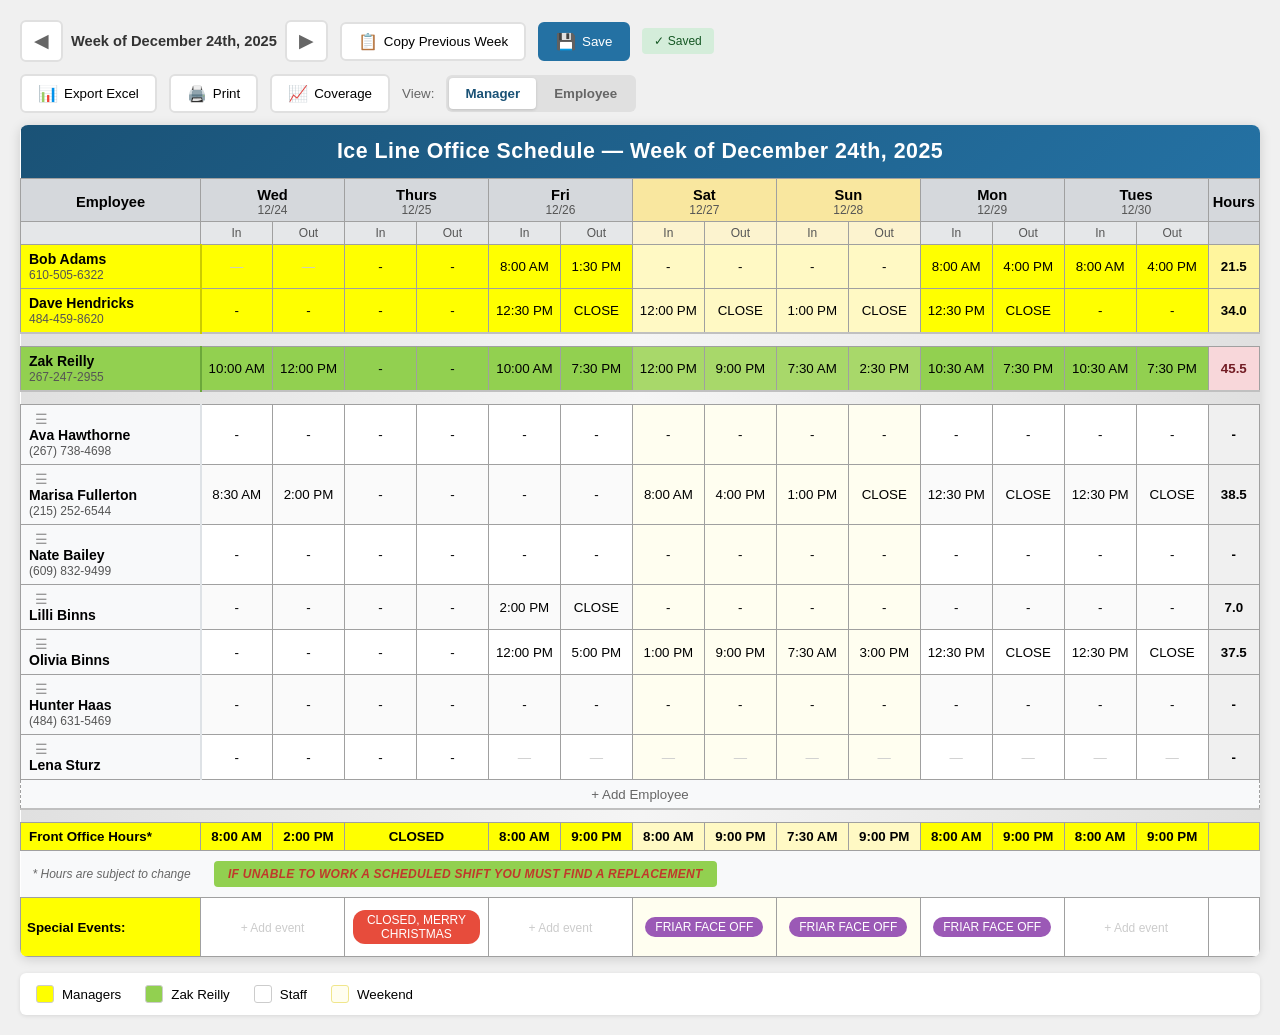
==== templates/index.html @ 3bb17e06 "Initial commit - Ice Line Employee Scheduler" ====
<!DOCTYPE html>
<html lang="en">
<head>
    <meta charset="UTF-8">
    <meta name="viewport" content="width=device-width, initial-scale=1.0">
    <title>Ice Line Employee Scheduler</title>
    <style>
        /* === BASE STYLES === */
        * {
            box-sizing: border-box;
            margin: 0;
            padding: 0;
        }

        body {
            font-family: 'Segoe UI', Calibri, Arial, sans-serif;
            background: #f0f0f0;
            padding: 20px;
            color: #000;
        }

        /* === SCHEDULE CONTAINER === */
        .schedule-container {
            background: white;
            overflow-x: auto;
            border-radius: 8px;
            box-shadow: 0 2px 12px rgba(0,0,0,0.15);
        }

        /* === SCHEDULE TABLE === */
        .schedule-table {
            width: 100%;
            border-collapse: collapse;
            min-width: 1100px;
            font-size: 11pt;
        }

        .schedule-table th,
        .schedule-table td {
            border: 1px solid #a0a0a0;
            padding: 6px 8px;
            text-align: center;
            vertical-align: middle;
        }

        /* === TITLE ROW === */
        .title-row td {
            background: linear-gradient(135deg, #1a5276 0%, #2471a3 100%);
            color: white;
            font-size: 16pt;
            font-weight: 600;
            padding: 14px;
            text-align: center;
            border: none;
            letter-spacing: 0.5px;
            position: relative;
        }

        /* === VIEW TOGGLE === */
        .toolbar {
            display: flex;
            justify-content: space-between;
            align-items: center;
            margin-bottom: 12px;
            flex-wrap: wrap;
            gap: 12px;
        }

        .toolbar-left {
            display: flex;
            align-items: center;
            gap: 12px;
        }

        .toolbar-right {
            display: flex;
            align-items: center;
            gap: 12px;
        }

        .view-label {
            font-size: 10pt;
            color: #666;
            font-weight: 500;
        }

        .view-toggle {
            display: flex;
            background: #e0e0e0;
            border-radius: 6px;
            padding: 3px;
            gap: 2px;
        }

        .view-btn {
            padding: 8px 16px;
            border: none;
            border-radius: 4px;
            font-size: 10pt;
            font-weight: 600;
            cursor: pointer;
            transition: all 0.2s;
            background: transparent;
            color: #666;
        }

        .view-btn.active {
            background: white;
            color: #1a5276;
            box-shadow: 0 1px 3px rgba(0,0,0,0.15);
        }

        .view-btn:not(.active):hover {
            background: rgba(255,255,255,0.5);
        }

        /* === WEEK NAVIGATION === */
        .week-nav {
            display: flex;
            align-items: center;
            gap: 8px;
        }

        .week-nav-btn {
            padding: 8px 12px;
            border: 2px solid #e0e0e0;
            border-radius: 6px;
            background: white;
            font-size: 14pt;
            cursor: pointer;
            transition: all 0.2s;
            color: #666;
        }

        .week-nav-btn:hover {
            border-color: #2471a3;
            color: #2471a3;
        }

        .week-display {
            font-size: 11pt;
            font-weight: 600;
            color: #333;
            min-width: 180px;
            text-align: center;
        }

        /* === ACTION BUTTONS === */
        .action-btn {
            padding: 8px 16px;
            border: 2px solid #e0e0e0;
            border-radius: 6px;
            background: white;
            font-size: 10pt;
            font-weight: 500;
            cursor: pointer;
            transition: all 0.2s;
            display: flex;
            align-items: center;
            gap: 6px;
        }

        .action-btn:hover {
            border-color: #2471a3;
            background: #f0f7fc;
        }

        .action-btn.primary {
            background: #2471a3;
            border-color: #2471a3;
            color: white;
        }

        .action-btn.primary:hover {
            background: #1a5276;
            border-color: #1a5276;
        }

        .action-btn .icon {
            font-size: 12pt;
        }

        /* === SAVE STATUS === */
        .save-status {
            font-size: 9pt;
            color: #666;
            padding: 6px 12px;
            background: #f0f0f0;
            border-radius: 4px;
        }

        .save-status.saved {
            background: #d4edda;
            color: #155724;
        }

        .save-status.unsaved {
            background: #fff3cd;
            color: #856404;
        }

        /* === OVERTIME WARNING === */
        .hours-cell.overtime {
            background: #f8d7da !important;
            color: #721c24;
        }

        .employee-row.manager .hours-cell.overtime {
            background: #f8d7da !important;
        }

        .employee-row.zak .hours-cell.overtime {
            background: #f8d7da !important;
        }

        /* === INLINE SHIFT INPUT === */
        .shift-cell {
            position: relative;
            padding: 2px 4px !important;
        }

        .shift-input {
            width: 100%;
            border: none;
            background: transparent;
            text-align: center;
            font-size: 10pt;
            font-family: inherit;
            padding: 4px 2px;
            outline: none;
        }

        .shift-input:focus {
            background: #fff;
            border: 1px solid #2471a3;
            border-radius: 3px;
        }

        .shift-input::placeholder {
            color: #ccc;
        }

        .shift-popup-btn {
            position: absolute;
            top: 2px;
            right: 2px;
            width: 16px;
            height: 16px;
            padding: 0;
            border: none;
            background: #e0e0e0;
            border-radius: 3px;
            font-size: 9px;
            cursor: pointer;
            opacity: 0;
            transition: opacity 0.15s;
            display: flex;
            align-items: center;
            justify-content: center;
        }

        .shift-cell:hover .shift-popup-btn {
            opacity: 0.7;
        }

        .shift-popup-btn:hover {
            opacity: 1 !important;
            background: #2471a3;
            color: white;
        }

        body.employee-view .shift-input {
            pointer-events: none;
        }

        body.employee-view .shift-popup-btn {
            display: none;
        }

        /* === DRAG AND DROP === */
        .drag-handle {
            cursor: grab;
            padding: 0 6px;
            color: #999;
            font-size: 14px;
            user-select: none;
        }

        .drag-handle:hover {
            color: #666;
        }

        .drag-handle:active {
            cursor: grabbing;
        }

        .employee-row.dragging {
            opacity: 0.5;
            background: #e3f2fd !important;
        }

        .employee-row.dragging td {
            background: #e3f2fd !important;
        }

        .employee-row.drag-over {
            border-top: 3px solid #2471a3 !important;
        }

        .employee-row.drag-over-bottom {
            border-bottom: 3px solid #2471a3 !important;
        }

        body.employee-view .drag-handle {
            display: none;
        }

        /* === EMPLOYEE VIEW STYLES === */
        body.employee-view .shift-cell {
            cursor: default;
        }

        body.employee-view .shift-cell:hover {
            background: inherit;
        }

        body.employee-view .employee-row.manager td.shift-cell:hover {
            background: #FFFF00;
        }

        body.employee-view .employee-row.manager td.shift-cell.weekend:hover {
            background: #fff9c4;
        }

        body.employee-view .employee-row.zak td.shift-cell:hover {
            background: #92D050;
        }

        body.employee-view .employee-row.zak td.shift-cell.weekend:hover {
            background: #a8d86a;
        }

        body.employee-view .employee-row.staff td.shift-cell:hover {
            background: #ffffff;
        }

        body.employee-view .employee-row.staff td.shift-cell.weekend:hover {
            background: #fffef0;
        }

        body.employee-view .hours-cell,
        body.employee-view .hours-header {
            display: none;
        }

        body.employee-view .legend {
            display: none;
        }

        body.employee-view .toolbar-left .action-btn,
        body.employee-view .save-status {
            display: none;
        }

        /* Print-friendly employee view indicator */
        .view-indicator {
            display: none;
            text-align: center;
            padding: 8px;
            background: #f0f0f0;
            font-size: 9pt;
            color: #666;
            border-radius: 0 0 8px 8px;
        }

        body.employee-view .view-indicator {
            display: block;
        }

        /* === PRINT STYLES === */
        @media print {
            body {
                background: white;
                padding: 0;
                margin: 0;
            }

            .toolbar, .legend, .view-indicator {
                display: none !important;
            }

            .schedule-container {
                box-shadow: none;
                border-radius: 0;
            }

            .schedule-table {
                font-size: 9pt;
                min-width: auto;
            }

            .schedule-table th,
            .schedule-table td {
                padding: 4px 6px;
            }

            .title-row td {
                background: #333 !important;
                -webkit-print-color-adjust: exact;
                print-color-adjust: exact;
            }

            .employee-row.manager td,
            .office-hours-row td,
            .events-row td:first-child {
                background: #FFFF00 !important;
                -webkit-print-color-adjust: exact;
                print-color-adjust: exact;
            }

            .employee-row.zak td,
            .notice-row .warning {
                background: #92D050 !important;
                -webkit-print-color-adjust: exact;
                print-color-adjust: exact;
            }

            .day-header-row th,
            .inout-header-row th {
                background: #d5d8dc !important;
                -webkit-print-color-adjust: exact;
                print-color-adjust: exact;
            }

            .hours-cell, .hours-header {
                display: none !important;
            }

            .employee-row td:first-child {
                position: static;
            }

            .office-hours-row td:first-child,
            .events-row td:first-child {
                position: static;
            }

            .shift-input {
                border: none !important;
                background: transparent !important;
                padding: 0 !important;
            }

            .shift-popup-btn {
                display: none !important;
            }
        }

        /* === EDITABLE CELLS === */
        .office-hours-row td:not(:first-child):not(:last-child) {
            cursor: pointer;
            transition: background-color 0.15s;
        }

        .office-hours-row td:not(:first-child):not(:last-child):hover {
            background: #fff59d !important;
        }

        .events-row td:not(:first-child):not(:last-child) {
            cursor: pointer;
            transition: background-color 0.15s;
        }

        .events-row td:not(:first-child):not(:last-child):hover {
            background: #e3f2fd !important;
        }

        body.employee-view .office-hours-row td:not(:first-child):hover,
        body.employee-view .events-row td:not(:first-child):hover {
            background: inherit !important;
            cursor: default;
        }

        /* === EMPLOYEE MANAGEMENT === */
        .employee-row td:first-child {
            position: relative;
        }

        .employee-actions {
            display: none;
            position: absolute;
            right: 8px;
            top: 50%;
            transform: translateY(-50%);
            gap: 4px;
        }

        .employee-row:hover .employee-actions {
            display: flex;
        }

        body.employee-view .employee-actions {
            display: none !important;
        }

        .emp-action-btn {
            width: 22px;
            height: 22px;
            border: none;
            border-radius: 4px;
            cursor: pointer;
            font-size: 10px;
            display: flex;
            align-items: center;
            justify-content: center;
            transition: all 0.15s;
        }

        .emp-action-btn.edit {
            background: #e3f2fd;
            color: #1976d2;
        }

        .emp-action-btn.edit:hover {
            background: #bbdefb;
        }

        .emp-action-btn.delete {
            background: #ffebee;
            color: #c62828;
        }

        .emp-action-btn.delete:hover {
            background: #ffcdd2;
        }

        /* === ADD EMPLOYEE BUTTON === */
        .add-employee-row td {
            background: #f8f9fa;
            border-style: dashed;
            cursor: pointer;
            transition: all 0.15s;
        }

        .add-employee-row td:hover {
            background: #e8f4fc;
        }

        .add-employee-row .add-btn {
            color: #666;
            font-size: 10pt;
        }

        body.employee-view .add-employee-row {
            display: none;
        }

        /* === COVERAGE VIEW === */
        .coverage-container {
            margin-top: 20px;
            background: white;
            border-radius: 8px;
            box-shadow: 0 2px 12px rgba(0,0,0,0.15);
            padding: 20px;
        }

        .coverage-header {
            display: flex;
            justify-content: space-between;
            align-items: center;
            margin-bottom: 16px;
        }

        .coverage-header h3 {
            font-size: 14pt;
            color: #333;
            margin: 0;
        }

        .coverage-toggle {
            padding: 6px 12px;
            border: 2px solid #e0e0e0;
            border-radius: 6px;
            background: white;
            font-size: 9pt;
            cursor: pointer;
        }

        .coverage-toggle:hover {
            border-color: #2471a3;
        }

        .coverage-grid {
            display: grid;
            grid-template-columns: 80px repeat(7, 1fr);
            gap: 1px;
            background: #e0e0e0;
            border-radius: 6px;
            overflow: hidden;
        }

        .coverage-cell {
            padding: 8px 4px;
            text-align: center;
            font-size: 9pt;
            background: white;
        }

        .coverage-cell.header {
            background: #d5d8dc;
            font-weight: 600;
        }

        .coverage-cell.time-label {
            background: #f8f9fa;
            font-weight: 500;
            text-align: right;
            padding-right: 8px;
        }

        .coverage-cell.level-0 { background: #ffebee; color: #c62828; }
        .coverage-cell.level-1 { background: #fff3e0; color: #e65100; }
        .coverage-cell.level-2 { background: #fffde7; color: #f9a825; }
        .coverage-cell.level-3 { background: #e8f5e9; color: #2e7d32; }
        .coverage-cell.level-4 { background: #c8e6c9; color: #1b5e20; }
        .coverage-cell.level-5 { background: #a5d6a7; color: #1b5e20; }

        body.employee-view .coverage-container {
            display: none;
        }

        /* === MODAL IMPROVEMENTS === */
        .modal-body .form-group.full-width {
            flex: none;
            width: 100%;
        }

        .form-group textarea {
            width: 100%;
            padding: 10px 12px;
            border: 2px solid #e0e0e0;
            border-radius: 6px;
            font-size: 11pt;
            font-family: inherit;
            resize: vertical;
            min-height: 80px;
        }

        .form-group textarea:focus {
            outline: none;
            border-color: #2471a3;
        }

        .section-select {
            margin-bottom: 16px;
        }

        .section-select label {
            display: block;
            font-size: 9pt;
            font-weight: 600;
            color: #555;
            margin-bottom: 6px;
            text-transform: uppercase;
        }

        .section-buttons {
            display: flex;
            gap: 8px;
        }

        .section-btn {
            flex: 1;
            padding: 10px;
            border: 2px solid #e0e0e0;
            border-radius: 6px;
            background: white;
            font-size: 10pt;
            cursor: pointer;
            transition: all 0.15s;
        }

        .section-btn:hover {
            border-color: #2471a3;
        }

        .section-btn.active {
            border-color: #2471a3;
            background: #e8f4fc;
        }

        .section-btn.manager { border-left: 4px solid #FFFF00; }
        .section-btn.zak { border-left: 4px solid #92D050; }
        .section-btn.staff { border-left: 4px solid #dee2e6; }

        /* === DAY HEADER ROW === */
        .day-header-row th {
            background: #d5d8dc;
            font-weight: 600;
            font-size: 11pt;
            padding: 8px 4px 4px 4px;
        }

        .day-header-row th.weekend {
            background: #f9e79f;
        }

        .day-header-row .day-name {
            font-size: 11pt;
            font-weight: 700;
        }

        .day-header-row .day-date {
            font-size: 9pt;
            color: #555;
            font-weight: normal;
        }

        /* First column header */
        .day-header-row th:first-child {
            background: #d5d8dc;
        }

        /* === IN/OUT HEADER ROW === */
        .inout-header-row th {
            background: #e5e7e9;
            font-weight: 500;
            font-size: 9pt;
            padding: 4px;
            color: #555;
        }

        .inout-header-row th.weekend {
            background: #fcf3cf;
        }

        /* Hours column header */
        .inout-header-row th.hours-header,
        .day-header-row th.hours-header {
            background: #d5d8dc;
            font-weight: 600;
        }

        /* === SECTION DIVIDER === */
        .section-divider td {
            height: 8px;
            background: linear-gradient(to right, #e0e0e0, #f5f5f5, #e0e0e0);
            border: none;
            border-top: 2px solid #c0c0c0;
        }

        /* === EMPLOYEE ROWS === */
        .employee-row td {
            height: 38px;
            transition: background-color 0.15s;
        }

        .employee-row td:first-child {
            text-align: left;
            white-space: nowrap;
            min-width: 180px;
            position: sticky;
            left: 0;
            z-index: 1;
        }

        .employee-name {
            display: block;
            font-weight: 600;
            font-size: 10.5pt;
        }

        .employee-phone {
            display: block;
            color: #555;
            font-weight: normal;
            font-size: 9pt;
            margin-top: 1px;
        }

        /* === MANAGER ROWS (yellow) === */
        .employee-row.manager td {
            background: #FFFF00;
        }

        .employee-row.manager td:first-child {
            background: #FFFF00;
            border-right: 2px solid #cccc00;
        }

        .employee-row.manager td.shift-cell:hover {
            background: #ffffaa;
        }

        .employee-row.manager td.weekend {
            background: #fff9c4;
        }

        /* === ZAK ROW (green) === */
        .employee-row.zak td {
            background: #92D050;
        }

        .employee-row.zak td:first-child {
            background: #92D050;
            border-right: 2px solid #6ba83a;
        }

        .employee-row.zak td.shift-cell:hover {
            background: #b8e08a;
        }

        .employee-row.zak td.weekend {
            background: #a8d86a;
        }

        /* === STAFF ROWS (white) === */
        .employee-row.staff td {
            background: #ffffff;
        }

        .employee-row.staff td:first-child {
            background: #f8f9fa;
            border-right: 2px solid #dee2e6;
        }

        .employee-row.staff td.shift-cell:hover {
            background: #e8f4fc;
        }

        .employee-row.staff td.weekend {
            background: #fffef0;
        }

        .employee-row.staff:nth-child(even) td:not(:first-child):not(.weekend) {
            background: #fafafa;
        }

        /* Shift cells */
        .shift-cell {
            min-width: 58px;
            cursor: pointer;
            font-size: 10pt;
        }

        /* Hours total column */
        .hours-cell {
            font-weight: 600;
            background: #f0f0f0 !important;
            min-width: 50px;
            font-size: 10pt;
        }

        .employee-row.manager .hours-cell {
            background: #fff59d !important;
        }

        .employee-row.zak .hours-cell {
            background: #c5e1a5 !important;
        }

        /* === SPACER ROW === */
        .spacer-row td {
            height: 12px;
            background: #f5f5f5;
            border: none;
        }

        /* === OFFICE HOURS ROW (yellow) === */
        .office-hours-row td {
            background: #FFFF00;
            font-weight: 600;
            font-size: 10pt;
        }

        .office-hours-row td:first-child {
            text-align: left;
            position: sticky;
            left: 0;
            z-index: 1;
        }

        .office-hours-row td.weekend {
            background: #fff9c4;
        }

        /* === NOTICE ROW === */
        .notice-row td {
            background: #f8f9fa;
            font-size: 9pt;
            color: #333;
            text-align: left;
            padding: 10px 12px;
            border: none;
        }

        .notice-row .hours-note {
            color: #666;
            font-style: italic;
        }

        .notice-row .warning {
            background: #92D050;
            color: #c0392b;
            font-weight: 700;
            font-style: italic;
            padding: 6px 14px;
            border-radius: 4px;
            display: inline-block;
            margin-left: 20px;
            text-transform: uppercase;
            font-size: 9pt;
            letter-spacing: 0.3px;
        }

        /* === EVENTS ROW === */
        .events-row td {
            background: #ffffff;
            font-size: 10pt;
            vertical-align: middle;
            padding: 10px 6px;
        }

        .events-row td:first-child {
            text-align: left;
            font-weight: 700;
            background: #FFFF00;
            position: sticky;
            left: 0;
            z-index: 1;
        }

        .events-row td.weekend {
            background: #fffef0;
        }

        .event-tag {
            display: inline-block;
            background: #3498db;
            color: white;
            padding: 3px 10px;
            border-radius: 12px;
            font-size: 9pt;
            font-weight: 500;
            margin: 2px;
        }

        .event-tag.closed {
            background: #e74c3c;
        }

        .event-tag.tournament {
            background: #9b59b6;
        }

        /* === LEGEND === */
        .legend {
            margin-top: 16px;
            padding: 12px 16px;
            background: white;
            border-radius: 6px;
            display: flex;
            gap: 24px;
            font-size: 10pt;
            box-shadow: 0 1px 4px rgba(0,0,0,0.1);
        }

        .legend-item {
            display: flex;
            align-items: center;
            gap: 8px;
        }

        .legend-color {
            width: 18px;
            height: 18px;
            border-radius: 3px;
            border: 1px solid #ccc;
        }

        .legend-color.manager { background: #FFFF00; }
        .legend-color.zak { background: #92D050; }
        .legend-color.staff { background: #ffffff; }
        .legend-color.weekend { background: #fffef0; border-color: #f0e68c; }

        /* === MODAL OVERLAY === */
        .modal-overlay {
            display: none;
            position: fixed;
            top: 0;
            left: 0;
            width: 100%;
            height: 100%;
            background: rgba(0, 0, 0, 0.5);
            z-index: 1000;
            justify-content: center;
            align-items: center;
        }

        .modal-overlay.active {
            display: flex;
        }

        /* === MODAL BOX === */
        .modal {
            background: white;
            border-radius: 12px;
            box-shadow: 0 10px 40px rgba(0, 0, 0, 0.3);
            width: 100%;
            max-width: 400px;
            overflow: hidden;
        }

        .modal-header {
            background: linear-gradient(135deg, #1a5276 0%, #2471a3 100%);
            color: white;
            padding: 16px 20px;
            display: flex;
            justify-content: space-between;
            align-items: center;
        }

        .modal-header h3 {
            margin: 0;
            font-size: 14pt;
            font-weight: 600;
        }

        .modal-header .close-btn {
            background: none;
            border: none;
            color: white;
            font-size: 24px;
            cursor: pointer;
            padding: 0;
            line-height: 1;
            opacity: 0.8;
        }

        .modal-header .close-btn:hover {
            opacity: 1;
        }

        .modal-body {
            padding: 20px;
        }

        .modal-employee {
            font-size: 12pt;
            font-weight: 600;
            margin-bottom: 4px;
        }

        .modal-day {
            font-size: 10pt;
            color: #666;
            margin-bottom: 20px;
        }

        /* === FORM FIELDS === */
        .form-row {
            display: flex;
            gap: 16px;
            margin-bottom: 16px;
        }

        .form-group {
            flex: 1;
        }

        .form-group label {
            display: block;
            font-size: 9pt;
            font-weight: 600;
            color: #555;
            margin-bottom: 6px;
            text-transform: uppercase;
            letter-spacing: 0.5px;
        }

        .form-group select,
        .form-group input {
            width: 100%;
            padding: 10px 12px;
            border: 2px solid #e0e0e0;
            border-radius: 6px;
            font-size: 11pt;
            transition: border-color 0.2s;
        }

        .form-group select:focus,
        .form-group input:focus {
            outline: none;
            border-color: #2471a3;
        }

        /* === QUICK ACTIONS === */
        .quick-actions {
            display: flex;
            gap: 10px;
            margin-bottom: 20px;
        }

        .quick-btn {
            flex: 1;
            padding: 10px;
            border: 2px solid #e0e0e0;
            border-radius: 6px;
            background: #f8f9fa;
            font-size: 10pt;
            font-weight: 500;
            cursor: pointer;
            transition: all 0.2s;
        }

        .quick-btn:hover {
            border-color: #2471a3;
            background: #e8f4fc;
        }

        .quick-btn.off {
            border-color: #f0e68c;
            background: #fffef0;
        }

        .quick-btn.off:hover {
            border-color: #d4ac0d;
            background: #fff9c4;
        }

        .quick-btn.clear {
            border-color: #f5b7b1;
            background: #fdedec;
        }

        .quick-btn.clear:hover {
            border-color: #e74c3c;
            background: #f9e0de;
        }

        /* === MODAL FOOTER === */
        .modal-footer {
            padding: 16px 20px;
            background: #f8f9fa;
            display: flex;
            justify-content: flex-end;
            gap: 12px;
        }

        .btn {
            padding: 10px 24px;
            border-radius: 6px;
            font-size: 10pt;
            font-weight: 600;
            cursor: pointer;
            transition: all 0.2s;
        }

        .btn-cancel {
            background: white;
            border: 2px solid #e0e0e0;
            color: #666;
        }

        .btn-cancel:hover {
            border-color: #c0c0c0;
            background: #f0f0f0;
        }

        .btn-save {
            background: #2471a3;
            border: 2px solid #2471a3;
            color: white;
        }

        .btn-save:hover {
            background: #1a5276;
            border-color: #1a5276;
        }
    </style>
</head>
<body>
    <div id="app"></div>

    <script>
        // ============================================================
        // DATA
        // ============================================================

        const scheduleData = {
            weekTitle: "December 24th, 2025",
            weekStart: "2024-12-23", // Monday of the week
            
            days: [
                { name: "Wed", date: "12/24" },
                { name: "Thurs", date: "12/25" },
                { name: "Fri", date: "12/26" },
                { name: "Sat", date: "12/27", isWeekend: true },
                { name: "Sun", date: "12/28", isWeekend: true },
                { name: "Mon", date: "12/29" },
                { name: "Tues", date: "12/30" }
            ],
            
            managers: [
                {
                    name: "Bob Adams",
                    phone: "610-505-6322",
                    shifts: [
                        null,
                        { in: "-", out: "-" },
                        { in: "8:00 AM", out: "1:30 PM" },
                        { in: "-", out: "-" },
                        { in: "-", out: "-" },
                        { in: "8:00 AM", out: "4:00 PM" },
                        { in: "8:00 AM", out: "4:00 PM" }
                    ]
                },
                {
                    name: "Dave Hendricks",
                    phone: "484-459-8620",
                    shifts: [
                        { in: "-", out: "-" },
                        { in: "-", out: "-" },
                        { in: "12:30 PM", out: "CLOSE" },
                        { in: "12:00 PM", out: "CLOSE" },
                        { in: "1:00 PM", out: "CLOSE" },
                        { in: "12:30 PM", out: "CLOSE" },
                        { in: "-", out: "-" }
                    ]
                }
            ],
            
            zakReilly: {
                name: "Zak Reilly",
                phone: "267-247-2955",
                shifts: [
                    { in: "10:00 AM", out: "12:00 PM" },
                    { in: "-", out: "-" },
                    { in: "10:00 AM", out: "7:30 PM" },
                    { in: "12:00 PM", out: "9:00 PM" },
                    { in: "7:30 AM", out: "2:30 PM" },
                    { in: "10:30 AM", out: "7:30 PM" },
                    { in: "10:30 AM", out: "7:30 PM" }
                ]
            },
            
            employees: [
                {
                    name: "Ava Hawthorne",
                    phone: "(267) 738-4698",
                    shifts: [
                        { in: "-", out: "-" },
                        { in: "-", out: "-" },
                        { in: "-", out: "-" },
                        { in: "-", out: "-" },
                        { in: "-", out: "-" },
                        { in: "-", out: "-" },
                        { in: "-", out: "-" }
                    ]
                },
                {
                    name: "Marisa Fullerton",
                    phone: "(215) 252-6544",
                    shifts: [
                        { in: "8:30 AM", out: "2:00 PM" },
                        { in: "-", out: "-" },
                        { in: "-", out: "-" },
                        { in: "8:00 AM", out: "4:00 PM" },
                        { in: "1:00 PM", out: "CLOSE" },
                        { in: "12:30 PM", out: "CLOSE" },
                        { in: "12:30 PM", out: "CLOSE" }
                    ]
                },
                {
                    name: "Nate Bailey",
                    phone: "(609) 832-9499",
                    shifts: [
                        { in: "-", out: "-" },
                        { in: "-", out: "-" },
                        { in: "-", out: "-" },
                        { in: "-", out: "-" },
                        { in: "-", out: "-" },
                        { in: "-", out: "-" },
                        { in: "-", out: "-" }
                    ]
                },
                {
                    name: "Lilli Binns",
                    phone: "",
                    shifts: [
                        { in: "-", out: "-" },
                        { in: "-", out: "-" },
                        { in: "2:00 PM", out: "CLOSE" },
                        { in: "-", out: "-" },
                        { in: "-", out: "-" },
                        { in: "-", out: "-" },
                        { in: "-", out: "-" }
                    ]
                },
                {
                    name: "Olivia Binns",
                    phone: "",
                    shifts: [
                        { in: "-", out: "-" },
                        { in: "-", out: "-" },
                        { in: "12:00 PM", out: "5:00 PM" },
                        { in: "1:00 PM", out: "9:00 PM" },
                        { in: "7:30 AM", out: "3:00 PM" },
                        { in: "12:30 PM", out: "CLOSE" },
                        { in: "12:30 PM", out: "CLOSE" }
                    ]
                },
                {
                    name: "Hunter Haas",
                    phone: "(484) 631-5469",
                    shifts: [
                        { in: "-", out: "-" },
                        { in: "-", out: "-" },
                        { in: "-", out: "-" },
                        { in: "-", out: "-" },
                        { in: "-", out: "-" },
                        { in: "-", out: "-" },
                        { in: "-", out: "-" }
                    ]
                },
                {
                    name: "Lena Sturz",
                    phone: "",
                    shifts: [
                        { in: "-", out: "-" },
                        { in: "-", out: "-" },
                        null,
                        null,
                        null,
                        null,
                        null
                    ]
                }
            ],

            officeHours: [
                { in: "8:00 AM", out: "2:00 PM" },
                { in: "CLOSED", out: "CLOSED" },
                { in: "8:00 AM", out: "9:00 PM" },
                { in: "8:00 AM", out: "9:00 PM" },
                { in: "7:30 AM", out: "9:00 PM" },
                { in: "8:00 AM", out: "9:00 PM" },
                { in: "8:00 AM", out: "9:00 PM" }
            ],

            events: [
                [],
                ["CLOSED, MERRY CHRISTMAS"],
                [],
                ["FRIAR FACE OFF"],
                ["FRIAR FACE OFF"],
                ["FRIAR FACE OFF"],
                []
            ]
        };


        // ============================================================
        // UTILITY FUNCTIONS
        // ============================================================

        function formatTime(timeStr) {
            if (!timeStr || timeStr === "-" || timeStr === "CLOSE" || timeStr === "CLOSED") {
                return timeStr || "";
            }
            return timeStr;
        }

        function parseTime(timeStr) {
            if (!timeStr || timeStr === "-" || timeStr === "CLOSE" || timeStr === "CLOSED") {
                return null;
            }
            
            const match = timeStr.match(/(\d+):(\d+)\s*(AM|PM)/i);
            if (!match) return null;
            
            let hours = parseInt(match[1]);
            const minutes = parseInt(match[2]);
            const period = match[3].toUpperCase();
            
            if (period === 'PM' && hours !== 12) hours += 12;
            if (period === 'AM' && hours === 12) hours = 0;
            
            return hours * 60 + minutes;
        }

        function calculateHours(shift, dayIndex) {
            if (!shift || shift.in === "-") return 0;
            
            const startMins = parseTime(shift.in);
            let endMins = parseTime(shift.out);
            
            // Handle CLOSE - use office hours close time
            if (shift.out === "CLOSE") {
                const officeClose = scheduleData.officeHours[dayIndex];
                if (officeClose && officeClose.out !== "CLOSED") {
                    endMins = parseTime(officeClose.out);
                } else {
                    endMins = parseTime("9:00 PM"); // Default close
                }
            }
            
            if (startMins === null || endMins === null) return 0;
            return (endMins - startMins) / 60;
        }

        function calculateWeeklyHours(shifts) {
            return shifts.reduce((total, shift, dayIndex) => {
                return total + calculateHours(shift, dayIndex);
            }, 0);
        }


        // ============================================================
        // VIEW MODE & STATE
        // ============================================================

        const API_BASE = '';  // Same origin
        let currentView = 'manager'; // 'manager' or 'employee'
        let hasUnsavedChanges = false;
        const OVERTIME_THRESHOLD = 40;
        
        // Current week start (Monday before the Wednesday) - will be set on load
        let currentWeekStart = getWeekStart(new Date()).toISOString().split('T')[0];

        function getWeekStart(date) {
            // Find the Monday before the Wednesday that starts this schedule week
            // Schedule runs Wed-Tues, so we store the Monday of that week
            const d = new Date(date);
            const day = d.getDay(); // 0=Sun, 1=Mon, 2=Tue, 3=Wed, 4=Thu, 5=Fri, 6=Sat
            
            // Calculate days to subtract to get to Monday
            // If Wed(3), Thu(4), Fri(5), Sat(6) -> we're in the current Mon's week
            // If Sun(0), Mon(1), Tue(2) -> we're still in the previous week's schedule
            let daysToMonday;
            if (day === 0) { // Sunday - go back 6 days to Monday
                daysToMonday = 6;
            } else if (day === 1) { // Monday - go back 7 days (this Monday is next week's schedule)
                daysToMonday = 7;
            } else if (day === 2) { // Tuesday - go back 8 days
                daysToMonday = 8;
            } else { // Wed-Sat - go back to this week's Monday
                daysToMonday = day - 1;
            }
            
            d.setDate(d.getDate() - daysToMonday);
            return d;
        }

        function setView(view) {
            currentView = view;
            
            if (view === 'employee') {
                document.body.classList.add('employee-view');
            } else {
                document.body.classList.remove('employee-view');
            }
            
            document.querySelectorAll('.view-btn').forEach(btn => {
                btn.classList.toggle('active', btn.dataset.view === view);
            });
        }

        function markUnsaved() {
            hasUnsavedChanges = true;
            updateSaveStatus();
        }

        function updateSaveStatus() {
            const statusEl = document.querySelector('.save-status');
            if (statusEl) {
                if (hasUnsavedChanges) {
                    statusEl.textContent = '● Unsaved changes';
                    statusEl.className = 'save-status unsaved';
                } else {
                    statusEl.textContent = '✓ Saved';
                    statusEl.className = 'save-status saved';
                }
            }
        }


        // ============================================================
        // API FUNCTIONS
        // ============================================================

        async function loadSchedule(weekStart) {
            try {
                const response = await fetch(`${API_BASE}/api/schedule/${weekStart}`);
                if (!response.ok) throw new Error('Failed to load schedule');
                
                const data = await response.json();
                
                // Update scheduleData with response
                scheduleData.weekTitle = data.weekTitle;
                scheduleData.weekStart = data.weekStart;
                scheduleData.days = data.days;
                scheduleData.managers = data.managers;
                scheduleData.zakReilly = data.zakReilly;
                scheduleData.employees = data.employees;
                scheduleData.officeHours = data.officeHours;
                scheduleData.events = data.events;
                
                currentWeekStart = weekStart;
                hasUnsavedChanges = false;
                
                console.log('Schedule loaded for week:', weekStart);
                return true;
            } catch (error) {
                console.error('Error loading schedule:', error);
                return false;
            }
        }

        async function saveToStorage() {
            try {
                // Build shifts array from current data
                const shifts = [];
                
                // Collect all shifts from all employees
                const allEmployees = [
                    ...scheduleData.managers,
                    scheduleData.zakReilly,
                    ...scheduleData.employees
                ].filter(e => e);
                
                allEmployees.forEach(emp => {
                    emp.shifts.forEach((shift, dayIndex) => {
                        if (shift && (shift.in || shift.out)) {
                            shifts.push({
                                employee_id: emp.id,
                                day_index: dayIndex,
                                in: shift.in,
                                out: shift.out
                            });
                        }
                    });
                });
                
                const payload = {
                    shifts: shifts,
                    officeHours: scheduleData.officeHours,
                    events: scheduleData.events
                };
                
                const response = await fetch(`${API_BASE}/api/schedule/${currentWeekStart}`, {
                    method: 'POST',
                    headers: { 'Content-Type': 'application/json' },
                    body: JSON.stringify(payload)
                });
                
                if (!response.ok) throw new Error('Failed to save schedule');
                
                hasUnsavedChanges = false;
                updateSaveStatus();
                console.log('Schedule saved for week:', currentWeekStart);
                
            } catch (error) {
                console.error('Error saving schedule:', error);
                alert('Failed to save schedule. Please try again.');
            }
        }

        async function updateSingleShift(employeeId, dayIndex, timeIn, timeOut) {
            try {
                const response = await fetch(`${API_BASE}/api/schedule/${currentWeekStart}/shift`, {
                    method: 'POST',
                    headers: { 'Content-Type': 'application/json' },
                    body: JSON.stringify({
                        employee_id: employeeId,
                        day_index: dayIndex,
                        in: timeIn,
                        out: timeOut
                    })
                });
                
                if (!response.ok) throw new Error('Failed to update shift');
                return true;
            } catch (error) {
                console.error('Error updating shift:', error);
                return false;
            }
        }

        function loadFromStorage(weekKey) {
            // This is now handled by loadSchedule()
            return false;
        }

        function getWeekKey(date) {
            return getWeekStart(date).toISOString().split('T')[0];
        }


        // ============================================================
        // WEEK NAVIGATION
        // ============================================================

        async function navigateWeek(direction) {
            // Check for unsaved changes
            if (hasUnsavedChanges) {
                if (!confirm('You have unsaved changes. Do you want to continue without saving?')) {
                    return;
                }
            }
            
            // Calculate new week start
            const current = new Date(currentWeekStart);
            current.setDate(current.getDate() + (direction * 7));
            const newWeekStart = current.toISOString().split('T')[0];
            
            // Load from API
            await loadSchedule(newWeekStart);
            
            renderSchedule();
            setupEventListeners();
        }

        function createBlankWeek(startDate) {
            // Not needed anymore - API handles creating blank weeks
        }

        function formatWeekTitle(date) {
            const months = ['January', 'February', 'March', 'April', 'May', 'June', 
                           'July', 'August', 'September', 'October', 'November', 'December'];
            const day = date.getDate();
            const suffix = (day === 1 || day === 21 || day === 31) ? 'st' : 
                          (day === 2 || day === 22) ? 'nd' : 
                          (day === 3 || day === 23) ? 'rd' : 'th';
            return `${months[date.getMonth()]} ${day}${suffix}, ${date.getFullYear()}`;
        }

        async function copyPreviousWeek() {
            // Get previous week's key
            const current = new Date(currentWeekStart);
            current.setDate(current.getDate() - 7);
            const prevWeekKey = current.toISOString().split('T')[0];
            
            if (!confirm('This will copy shifts from the previous week. Continue?')) {
                return;
            }
            
            try {
                // Load previous week's data
                const response = await fetch(`${API_BASE}/api/schedule/${prevWeekKey}`);
                if (!response.ok) {
                    alert('No schedule found for the previous week.');
                    return;
                }
                
                const prev = await response.json();
                
                // Copy shifts to current week (keeping current dates)
                scheduleData.managers.forEach((emp, i) => {
                    if (prev.managers[i]) {
                        emp.shifts = JSON.parse(JSON.stringify(prev.managers[i].shifts));
                    }
                });
                
                if (prev.zakReilly) {
                    scheduleData.zakReilly.shifts = JSON.parse(JSON.stringify(prev.zakReilly.shifts));
                }
                
                scheduleData.employees.forEach((emp, i) => {
                    if (prev.employees[i]) {
                        emp.shifts = JSON.parse(JSON.stringify(prev.employees[i].shifts));
                    }
                });
                
                scheduleData.officeHours = JSON.parse(JSON.stringify(prev.officeHours));
                scheduleData.events = [[], [], [], [], [], [], []];
                
                markUnsaved();
                renderSchedule();
                setupEventListeners();
                
            } catch (error) {
                console.error('Error copying previous week:', error);
                alert('Failed to copy previous week.');
            }
        }


        // ============================================================
        // RENDER FUNCTIONS
        // ============================================================

        function renderSchedule() {
            const app = document.getElementById('app');
            
            app.innerHTML = `
                ${renderToolbar()}
                <div class="schedule-container">
                    <table class="schedule-table">
                        ${renderTitleRow()}
                        ${renderDayHeaderRow()}
                        ${renderInOutHeaderRow()}
                        ${renderEmployeeRows()}
                        ${renderSectionDivider()}
                        ${renderOfficeHoursRow()}
                        ${renderNoticeRow()}
                        ${renderEventsRow()}
                    </table>
                    <div class="view-indicator">Employee Schedule View</div>
                </div>
                ${renderLegend()}
                <div class="coverage-container" id="coverageContainer" style="display: none;">
                    ${renderCoverageView()}
                </div>
            `;
            
            setView(currentView);
            updateSaveStatus();
        }

        function renderToolbar() {
            return `
                <div class="toolbar">
                    <div class="toolbar-left">
                        <div class="week-nav">
                            <button class="week-nav-btn" onclick="navigateWeek(-1)" title="Previous Week">◀</button>
                            <span class="week-display">Week of ${scheduleData.weekTitle}</span>
                            <button class="week-nav-btn" onclick="navigateWeek(1)" title="Next Week">▶</button>
                        </div>
                        <button class="action-btn" onclick="copyPreviousWeek()">
                            <span class="icon">📋</span> Copy Previous Week
                        </button>
                        <button class="action-btn primary" onclick="saveToStorage()">
                            <span class="icon">💾</span> Save
                        </button>
                        <span class="save-status">✓ Saved</span>
                    </div>
                    <div class="toolbar-right">
                        <button class="action-btn" onclick="exportToExcel()">
                            <span class="icon">📊</span> Export Excel
                        </button>
                        <button class="action-btn" onclick="window.print()">
                            <span class="icon">🖨️</span> Print
                        </button>
                        <button class="action-btn" onclick="toggleCoverage()">
                            <span class="icon">📈</span> Coverage
                        </button>
                        <span class="view-label">View:</span>
                        <div class="view-toggle">
                            <button class="view-btn active" data-view="manager" onclick="setView('manager')">Manager</button>
                            <button class="view-btn" data-view="employee" onclick="setView('employee')">Employee</button>
                        </div>
                    </div>
                </div>
            `;
        }

        function renderViewToggle() {
            return `
                <div class="view-toggle-container">
                    <span class="view-label">View:</span>
                    <div class="view-toggle">
                        <button class="view-btn active" data-view="manager" onclick="setView('manager')">Manager</button>
                        <button class="view-btn" data-view="employee" onclick="setView('employee')">Employee</button>
                    </div>
                </div>
            `;
        }

        function renderTitleRow() {
            const colSpan = 2 + (scheduleData.days.length * 2); // employee col + hours col + (in/out for each day)
            return `
                <tr class="title-row">
                    <td colspan="${colSpan}">Ice Line Office Schedule — Week of ${scheduleData.weekTitle}</td>
                </tr>
            `;
        }

        function renderDayHeaderRow() {
            let html = '<tr class="day-header-row"><th>Employee</th>';
            
            scheduleData.days.forEach(day => {
                const weekendClass = day.isWeekend ? 'weekend' : '';
                html += `
                    <th colspan="2" class="${weekendClass}">
                        <div class="day-name">${day.name}</div>
                        <div class="day-date">${day.date}</div>
                    </th>
                `;
            });
            
            html += '<th class="hours-header">Hours</th>';
            html += '</tr>';
            return html;
        }

        function renderInOutHeaderRow() {
            let html = '<tr class="inout-header-row"><th></th>';
            
            scheduleData.days.forEach(day => {
                const weekendClass = day.isWeekend ? 'weekend' : '';
                html += `<th class="${weekendClass}">In</th><th class="${weekendClass}">Out</th>`;
            });
            
            html += '<th class="hours-header"></th>';
            html += '</tr>';
            return html;
        }

        function renderEmployeeRows() {
            let html = '';
            
            // Managers
            scheduleData.managers.forEach((emp, idx) => {
                html += renderSingleEmployeeRow(emp, 'manager', idx);
            });
            
            // Section divider before Zak
            html += renderSectionDivider();
            
            // Zak
            html += renderSingleEmployeeRow(scheduleData.zakReilly, 'zak', 0);
            
            // Section divider before staff
            html += renderSectionDivider();
            
            // Staff
            scheduleData.employees.forEach((emp, idx) => {
                html += renderSingleEmployeeRow(emp, 'staff', idx);
            });
            
            // Add employee button
            html += renderAddEmployeeRow();
            
            return html;
        }

        function renderSectionDivider() {
            const colSpan = 2 + (scheduleData.days.length * 2);
            return `<tr class="section-divider"><td colspan="${colSpan}"></td></tr>`;
        }

        function renderSingleEmployeeRow(emp, section, empIndex) {
            const draggable = section === 'staff' ? 'draggable="true"' : '';
            let html = `<tr class="employee-row ${section}" ${draggable} data-section="${section}" data-index="${empIndex}">`;
            
            // Employee name and phone with action buttons
            html += `
                <td>
                    ${section === 'staff' ? '<span class="drag-handle" title="Drag to reorder">☰</span>' : ''}
                    <span class="employee-name">${emp.name}</span>
                    ${emp.phone ? `<span class="employee-phone">${emp.phone}</span>` : ''}
                    <div class="employee-actions">
                        <button class="emp-action-btn edit" onclick="openEmployeeModal('${section}', ${empIndex})" title="Edit">✎</button>
                        ${section === 'staff' ? `<button class="emp-action-btn delete" onclick="deleteEmployee(${empIndex})" title="Delete">✕</button>` : ''}
                    </div>
                </td>
            `;
            
            // Shifts for each day
            emp.shifts.forEach((shift, dayIndex) => {
                const isWeekend = scheduleData.days[dayIndex].isWeekend;
                const weekendClass = isWeekend ? 'weekend' : '';
                
                const inVal = shift ? (shift.in === '-' ? '-' : formatTime(shift.in) || '') : '';
                const outVal = shift ? (shift.out === '-' ? '-' : formatTime(shift.out) || '') : '';
                
                // In cell
                html += `<td class="shift-cell ${weekendClass}" data-section="${section}" data-emp="${empIndex}" data-day="${dayIndex}" data-type="in">
                    <input type="text" class="shift-input" value="${inVal}" 
                           onchange="handleShiftInput(this, '${section}', ${empIndex}, ${dayIndex}, 'in')"
                           onclick="event.stopPropagation()"
                           placeholder="—">
                    <button class="shift-popup-btn" onclick="openShiftModal('${section}', ${empIndex}, ${dayIndex})" title="More options">⚙</button>
                </td>`;
                
                // Out cell
                html += `<td class="shift-cell ${weekendClass}" data-section="${section}" data-emp="${empIndex}" data-day="${dayIndex}" data-type="out">
                    <input type="text" class="shift-input" value="${outVal}"
                           onchange="handleShiftInput(this, '${section}', ${empIndex}, ${dayIndex}, 'out')"
                           onclick="event.stopPropagation()"
                           placeholder="—">
                </td>`;
            });
            
            // Hours total with overtime warning
            const totalHours = calculateWeeklyHours(emp.shifts);
            const overtimeClass = totalHours > OVERTIME_THRESHOLD ? 'overtime' : '';
            html += `<td class="hours-cell ${overtimeClass}">${totalHours > 0 ? totalHours.toFixed(1) : '-'}</td>`;
            
            html += '</tr>';
            return html;
        }

        function renderAddEmployeeRow() {
            const colSpan = 2 + (scheduleData.days.length * 2);
            return `
                <tr class="add-employee-row" onclick="openAddEmployeeModal()">
                    <td colspan="${colSpan}">
                        <span class="add-btn">+ Add Employee</span>
                    </td>
                </tr>
            `;
        }

        function renderOfficeHoursRow() {
            let html = '<tr class="office-hours-row">';
            html += '<td>Front Office Hours*</td>';
            
            scheduleData.officeHours.forEach((hours, dayIndex) => {
                const isWeekend = scheduleData.days[dayIndex].isWeekend;
                const weekendClass = isWeekend ? 'weekend' : '';
                
                if (hours.in === "CLOSED") {
                    html += `<td colspan="2" class="${weekendClass}" onclick="openOfficeHoursModal(${dayIndex})">CLOSED</td>`;
                } else {
                    html += `<td class="${weekendClass}" onclick="openOfficeHoursModal(${dayIndex})">${hours.in}</td>`;
                    html += `<td class="${weekendClass}" onclick="openOfficeHoursModal(${dayIndex})">${hours.out}</td>`;
                }
            });
            
            html += '<td></td>';
            html += '</tr>';
            return html;
        }

        function renderNoticeRow() {
            const colSpan = 2 + (scheduleData.days.length * 2);
            return `
                <tr class="notice-row">
                    <td colspan="${colSpan}">
                        <span class="hours-note">* Hours are subject to change</span>
                        <span class="warning">If unable to work a scheduled shift you must find a replacement</span>
                    </td>
                </tr>
            `;
        }

        function renderEventsRow() {
            let html = '<tr class="events-row">';
            html += '<td>Special Events:</td>';
            
            scheduleData.events.forEach((dayEvents, dayIndex) => {
                const isWeekend = scheduleData.days[dayIndex].isWeekend;
                const weekendClass = isWeekend ? 'weekend' : '';
                
                let content = '';
                if (dayEvents.length > 0) {
                    content = dayEvents.map(evt => {
                        let tagClass = 'event-tag';
                        if (evt.toLowerCase().includes('closed')) tagClass += ' closed';
                        else if (evt.toLowerCase().includes('tournament') || evt.toLowerCase().includes('face off')) tagClass += ' tournament';
                        return `<span class="${tagClass}">${evt}</span>`;
                    }).join('');
                } else {
                    content = '<span style="color: #ccc; font-size: 9pt;">+ Add event</span>';
                }
                
                html += `<td colspan="2" class="${weekendClass}" onclick="openEventsModal(${dayIndex})">${content}</td>`;
            });
            
            html += '<td></td>';
            html += '</tr>';
            return html;
        }

        function renderLegend() {
            return `
                <div class="legend">
                    <div class="legend-item">
                        <div class="legend-color manager"></div>
                        <span>Managers</span>
                    </div>
                    <div class="legend-item">
                        <div class="legend-color zak"></div>
                        <span>Zak Reilly</span>
                    </div>
                    <div class="legend-item">
                        <div class="legend-color staff"></div>
                        <span>Staff</span>
                    </div>
                    <div class="legend-item">
                        <div class="legend-color weekend"></div>
                        <span>Weekend</span>
                    </div>
                </div>
            `;
        }


        // ============================================================
        // INITIALIZATION
        // ============================================================

        document.addEventListener('DOMContentLoaded', async function() {
            // Get current week from backend (Python calendar is source of truth)
            try {
                const response = await fetch(`${API_BASE}/api/current-week`);
                const data = await response.json();
                currentWeekStart = data.weekStart;
                console.log('Current week from server:', data);
            } catch (error) {
                console.error('Failed to get current week, using fallback:', error);
                currentWeekStart = getWeekStart(new Date()).toISOString().split('T')[0];
            }
            
            // Load schedule from API
            await loadSchedule(currentWeekStart);
            
            renderSchedule();
            setupEventListeners();
            console.log('Schedule loaded:', scheduleData);
        });


        // ============================================================
        // MODAL & EDITING
        // ============================================================

        let currentEdit = null; // Tracks which cell is being edited

        function setupEventListeners() {
            // Close modal on overlay click
            document.addEventListener('click', function(e) {
                if (e.target.classList.contains('modal-overlay')) {
                    closeModal();
                }
            });

            // Keyboard events
            document.addEventListener('keydown', function(e) {
                if (e.key === 'Escape') {
                    closeModal();
                }
            });

            // Tab navigation for shift inputs
            document.querySelectorAll('.shift-input').forEach(input => {
                input.addEventListener('keydown', function(e) {
                    if (e.key === 'Tab') {
                        e.preventDefault();
                        
                        const allInputs = Array.from(document.querySelectorAll('.shift-input'));
                        const currentIndex = allInputs.indexOf(this);
                        
                        let nextIndex;
                        if (e.shiftKey) {
                            // Shift+Tab goes backwards
                            nextIndex = currentIndex - 1;
                            if (nextIndex < 0) nextIndex = allInputs.length - 1;
                        } else {
                            // Tab goes forward
                            nextIndex = currentIndex + 1;
                            if (nextIndex >= allInputs.length) nextIndex = 0;
                        }
                        
                        allInputs[nextIndex].focus();
                        allInputs[nextIndex].select();
                    } else if (e.key === 'Enter') {
                        // Enter saves and moves to next row same column
                        e.preventDefault();
                        this.blur(); // Trigger onchange
                        
                        const allInputs = Array.from(document.querySelectorAll('.shift-input'));
                        const currentIndex = allInputs.indexOf(this);
                        // Move down 14 inputs (7 days x 2 in/out = 14 per row)
                        const nextIndex = currentIndex + 14;
                        if (nextIndex < allInputs.length) {
                            allInputs[nextIndex].focus();
                            allInputs[nextIndex].select();
                        }
                    } else if (e.key === 'ArrowDown') {
                        e.preventDefault();
                        const allInputs = Array.from(document.querySelectorAll('.shift-input'));
                        const currentIndex = allInputs.indexOf(this);
                        const nextIndex = currentIndex + 14;
                        if (nextIndex < allInputs.length) {
                            allInputs[nextIndex].focus();
                            allInputs[nextIndex].select();
                        }
                    } else if (e.key === 'ArrowUp') {
                        e.preventDefault();
                        const allInputs = Array.from(document.querySelectorAll('.shift-input'));
                        const currentIndex = allInputs.indexOf(this);
                        const nextIndex = currentIndex - 14;
                        if (nextIndex >= 0) {
                            allInputs[nextIndex].focus();
                            allInputs[nextIndex].select();
                        }
                    } else if (e.key === 'ArrowRight' && this.selectionStart === this.value.length) {
                        // Right arrow at end of input moves to next cell
                        e.preventDefault();
                        const allInputs = Array.from(document.querySelectorAll('.shift-input'));
                        const currentIndex = allInputs.indexOf(this);
                        if (currentIndex + 1 < allInputs.length) {
                            allInputs[currentIndex + 1].focus();
                            allInputs[currentIndex + 1].select();
                        }
                    } else if (e.key === 'ArrowLeft' && this.selectionStart === 0) {
                        // Left arrow at start of input moves to previous cell
                        e.preventDefault();
                        const allInputs = Array.from(document.querySelectorAll('.shift-input'));
                        const currentIndex = allInputs.indexOf(this);
                        if (currentIndex - 1 >= 0) {
                            allInputs[currentIndex - 1].focus();
                            allInputs[currentIndex - 1].select();
                        }
                    }
                });
            });

            // Drag and drop for staff reordering
            setupDragAndDrop();
        }

        let draggedRow = null;
        let draggedIndex = null;

        function setupDragAndDrop() {
            const staffRows = document.querySelectorAll('.employee-row.staff[draggable="true"]');
            
            staffRows.forEach(row => {
                row.addEventListener('dragstart', handleDragStart);
                row.addEventListener('dragend', handleDragEnd);
                row.addEventListener('dragover', handleDragOver);
                row.addEventListener('dragenter', handleDragEnter);
                row.addEventListener('dragleave', handleDragLeave);
                row.addEventListener('drop', handleDrop);
            });
        }

        function handleDragStart(e) {
            if (currentView === 'employee') {
                e.preventDefault();
                return;
            }
            
            draggedRow = this;
            draggedIndex = parseInt(this.dataset.index);
            this.classList.add('dragging');
            
            e.dataTransfer.effectAllowed = 'move';
            e.dataTransfer.setData('text/plain', draggedIndex);
        }

        function handleDragEnd(e) {
            this.classList.remove('dragging');
            
            // Remove all drag-over classes
            document.querySelectorAll('.drag-over, .drag-over-bottom').forEach(el => {
                el.classList.remove('drag-over', 'drag-over-bottom');
            });
            
            draggedRow = null;
            draggedIndex = null;
        }

        function handleDragOver(e) {
            e.preventDefault();
            e.dataTransfer.dropEffect = 'move';
        }

        function handleDragEnter(e) {
            e.preventDefault();
            if (this !== draggedRow && this.classList.contains('staff')) {
                this.classList.add('drag-over');
            }
        }

        function handleDragLeave(e) {
            this.classList.remove('drag-over', 'drag-over-bottom');
        }

        function handleDrop(e) {
            e.preventDefault();
            
            if (this === draggedRow) return;
            
            const targetIndex = parseInt(this.dataset.index);
            
            if (draggedIndex === targetIndex) return;
            
            // Reorder the employees array
            const [movedEmployee] = scheduleData.employees.splice(draggedIndex, 1);
            scheduleData.employees.splice(targetIndex, 0, movedEmployee);
            
            // Update sort order on server
            updateEmployeeOrder();
            
            // Re-render
            markUnsaved();
            renderSchedule();
            setupEventListeners();
        }

        async function updateEmployeeOrder() {
            // Update sort_order for all staff employees
            for (let i = 0; i < scheduleData.employees.length; i++) {
                const emp = scheduleData.employees[i];
                try {
                    await fetch(`${API_BASE}/api/employees/${emp.id}`, {
                        method: 'PUT',
                        headers: { 'Content-Type': 'application/json' },
                        body: JSON.stringify({ sort_order: i + 1 })
                    });
                } catch (error) {
                    console.error('Error updating employee order:', error);
                }
            }
        }

        function parseTimeInput(value) {
            // Parse various time formats and normalize
            if (!value || value.trim() === '') return null;
            
            value = value.trim().toUpperCase();
            
            // Handle special values
            if (value === '-' || value === 'OFF') return '-';
            if (value === 'CLOSE' || value === 'CL') return 'CLOSE';
            if (value === 'CLOSED') return 'CLOSED';
            
            // Try to parse time
            // Formats: 8, 8a, 8am, 8:00, 8:00a, 8:00am, 8:00 AM
            let match = value.match(/^(\d{1,2})(?::(\d{2}))?\s*(A|AM|P|PM)?$/i);
            if (!match) return value; // Return as-is if can't parse
            
            let hours = parseInt(match[1]);
            let mins = match[2] ? parseInt(match[2]) : 0;
            let period = match[3] ? match[3].charAt(0).toUpperCase() : null;
            
            // Guess AM/PM if not specified
            if (!period) {
                // Assume AM for 6-11, PM for 12-5
                if (hours >= 6 && hours <= 11) period = 'A';
                else if (hours === 12) period = 'P';
                else if (hours >= 1 && hours <= 5) period = 'P';
                else period = 'A';
            }
            
            // Format nicely
            const displayHour = hours === 0 ? 12 : (hours > 12 ? hours - 12 : hours);
            const ampm = period === 'A' ? 'AM' : 'PM';
            return `${displayHour}:${mins.toString().padStart(2, '0')} ${ampm}`;
        }

        function handleShiftInput(input, section, empIndex, dayIndex, type) {
            const value = parseTimeInput(input.value);
            
            // Get current shift
            let employee;
            if (section === 'manager') {
                employee = scheduleData.managers[empIndex];
            } else if (section === 'zak') {
                employee = scheduleData.zakReilly;
            } else {
                employee = scheduleData.employees[empIndex];
            }
            
            // Initialize shift if needed
            if (!employee.shifts[dayIndex]) {
                employee.shifts[dayIndex] = { in: null, out: null };
            }
            
            // Update the value
            if (type === 'in') {
                employee.shifts[dayIndex].in = value;
            } else {
                employee.shifts[dayIndex].out = value;
            }
            
            // Clear shift if both are empty
            if (!employee.shifts[dayIndex].in && !employee.shifts[dayIndex].out) {
                employee.shifts[dayIndex] = null;
            }
            
            // Update display
            input.value = value || '';
            
            markUnsaved();
            
            // Recalculate hours
            renderSchedule();
            setupEventListeners();
        }

        function openShiftModal(section, empIndex, dayIndex) {
            // Don't allow editing in employee view
            if (currentView === 'employee') {
                return;
            }

            // Get the employee data
            let employee;
            if (section === 'manager') {
                employee = scheduleData.managers[empIndex];
            } else if (section === 'zak') {
                employee = scheduleData.zakReilly;
            } else {
                employee = scheduleData.employees[empIndex];
            }

            const day = scheduleData.days[dayIndex];
            const shift = employee.shifts[dayIndex];

            // Store current edit context
            currentEdit = { section, empIndex, dayIndex, employee };

            // Get current values
            const inTime = shift && shift.in !== '-' ? shift.in : '';
            const outTime = shift && shift.out !== '-' ? shift.out : '';

            // Create modal HTML
            const modalHtml = `
                <div class="modal-overlay active" id="editModal">
                    <div class="modal">
                        <div class="modal-header">
                            <h3>Edit Shift</h3>
                            <button class="close-btn" onclick="closeModal()">&times;</button>
                        </div>
                        <div class="modal-body">
                            <div class="modal-employee">${employee.name}</div>
                            <div class="modal-day">${day.name}, ${day.date}</div>
                            
                            <div class="quick-actions">
                                <button class="quick-btn off" onclick="setOff()">Mark as Off</button>
                                <button class="quick-btn clear" onclick="clearShift()">Clear</button>
                            </div>
                            
                            <div class="form-row">
                                <div class="form-group">
                                    <label>In Time</label>
                                    <select id="inTime">
                                        <option value="">-- Select --</option>
                                        ${generateTimeOptions(inTime)}
                                    </select>
                                </div>
                                <div class="form-group">
                                    <label>Out Time</label>
                                    <select id="outTime">
                                        <option value="">-- Select --</option>
                                        ${generateTimeOptions(outTime)}
                                        <option value="CLOSE" ${outTime === 'CLOSE' ? 'selected' : ''}>CLOSE</option>
                                    </select>
                                </div>
                            </div>
                        </div>
                        <div class="modal-footer">
                            <button class="btn btn-cancel" onclick="closeModal()">Cancel</button>
                            <button class="btn btn-save" onclick="saveShift()">Save</button>
                        </div>
                    </div>
                </div>
            `;

            // Remove existing modal if any
            const existing = document.getElementById('editModal');
            if (existing) existing.remove();

            // Add modal to page
            document.body.insertAdjacentHTML('beforeend', modalHtml);
        }

        function openEditModal(cell) {
            // Don't allow editing in employee view
            if (currentView === 'employee') {
                return;
            }

            const section = cell.dataset.section;
            const empIndex = parseInt(cell.dataset.emp);
            const dayIndex = parseInt(cell.dataset.day);

            openShiftModal(section, empIndex, dayIndex);
        }

        function generateTimeOptions(selectedTime) {
            const times = [];
            
            // Generate times from 5:00 AM to 11:00 PM in 15-min increments
            for (let hour = 5; hour <= 23; hour++) {
                for (let min = 0; min < 60; min += 15) {
                    const h = hour > 12 ? hour - 12 : (hour === 0 ? 12 : hour);
                    const period = hour >= 12 ? 'PM' : 'AM';
                    const minStr = min.toString().padStart(2, '0');
                    const timeStr = `${h}:${minStr} ${period}`;
                    
                    const selected = selectedTime === timeStr ? 'selected' : '';
                    times.push(`<option value="${timeStr}" ${selected}>${timeStr}</option>`);
                }
            }
            
            return times.join('');
        }

        function closeModal() {
            const modal = document.getElementById('editModal');
            if (modal) {
                modal.remove();
            }
            currentEdit = null;
        }

        function setOff() {
            if (!currentEdit) return;

            const { section, empIndex, dayIndex } = currentEdit;
            
            // Update the data
            updateShiftData(section, empIndex, dayIndex, { in: '-', out: '-' });
            
            closeModal();
            renderSchedule();
            setupEventListeners();
        }

        function clearShift() {
            if (!currentEdit) return;

            const { section, empIndex, dayIndex } = currentEdit;
            
            // Update the data to null
            updateShiftData(section, empIndex, dayIndex, null);
            
            closeModal();
            renderSchedule();
            setupEventListeners();
        }

        function saveShift() {
            if (!currentEdit) return;

            const { section, empIndex, dayIndex } = currentEdit;
            
            const inTime = document.getElementById('inTime').value;
            const outTime = document.getElementById('outTime').value;

            // Validate
            if (inTime && !outTime) {
                alert('Please select an Out time');
                return;
            }
            if (!inTime && outTime) {
                alert('Please select an In time');
                return;
            }

            // Update the data
            if (!inTime && !outTime) {
                updateShiftData(section, empIndex, dayIndex, null);
            } else {
                updateShiftData(section, empIndex, dayIndex, { in: inTime, out: outTime });
            }
            
            closeModal();
            renderSchedule();
            setupEventListeners();
        }

        function updateShiftData(section, empIndex, dayIndex, newShift) {
            if (section === 'manager') {
                scheduleData.managers[empIndex].shifts[dayIndex] = newShift;
            } else if (section === 'zak') {
                scheduleData.zakReilly.shifts[dayIndex] = newShift;
            } else {
                scheduleData.employees[empIndex].shifts[dayIndex] = newShift;
            }
            markUnsaved();
        }


        // ============================================================
        // OFFICE HOURS MODAL
        // ============================================================

        function openOfficeHoursModal(dayIndex) {
            if (currentView === 'employee') return;
            
            const day = scheduleData.days[dayIndex];
            const hours = scheduleData.officeHours[dayIndex];
            const isClosed = hours.in === "CLOSED";

            const modalHtml = `
                <div class="modal-overlay active" id="editModal">
                    <div class="modal">
                        <div class="modal-header">
                            <h3>Edit Office Hours</h3>
                            <button class="close-btn" onclick="closeModal()">&times;</button>
                        </div>
                        <div class="modal-body">
                            <div class="modal-day" style="font-size: 12pt; font-weight: 600; margin-bottom: 16px;">${day.name}, ${day.date}</div>
                            
                            <div class="quick-actions">
                                <button class="quick-btn ${isClosed ? 'off' : ''}" onclick="setOfficeClosed(${dayIndex})">Mark as Closed</button>
                            </div>
                            
                            <div class="form-row">
                                <div class="form-group">
                                    <label>Open Time</label>
                                    <select id="officeIn">
                                        <option value="">-- Select --</option>
                                        ${generateTimeOptions(isClosed ? '' : hours.in)}
                                    </select>
                                </div>
                                <div class="form-group">
                                    <label>Close Time</label>
                                    <select id="officeOut">
                                        <option value="">-- Select --</option>
                                        ${generateTimeOptions(isClosed ? '' : hours.out)}
                                    </select>
                                </div>
                            </div>
                        </div>
                        <div class="modal-footer">
                            <button class="btn btn-cancel" onclick="closeModal()">Cancel</button>
                            <button class="btn btn-save" onclick="saveOfficeHours(${dayIndex})">Save</button>
                        </div>
                    </div>
                </div>
            `;

            const existing = document.getElementById('editModal');
            if (existing) existing.remove();
            document.body.insertAdjacentHTML('beforeend', modalHtml);
        }

        function setOfficeClosed(dayIndex) {
            scheduleData.officeHours[dayIndex] = { in: "CLOSED", out: "CLOSED" };
            markUnsaved();
            closeModal();
            renderSchedule();
            setupEventListeners();
        }

        function saveOfficeHours(dayIndex) {
            const inTime = document.getElementById('officeIn').value;
            const outTime = document.getElementById('officeOut').value;

            if (!inTime || !outTime) {
                alert('Please select both open and close times, or mark as closed.');
                return;
            }

            scheduleData.officeHours[dayIndex] = { in: inTime, out: outTime };
            markUnsaved();
            closeModal();
            renderSchedule();
            setupEventListeners();
        }


        // ============================================================
        // EVENTS MODAL
        // ============================================================

        function openEventsModal(dayIndex) {
            if (currentView === 'employee') return;
            
            const day = scheduleData.days[dayIndex];
            const events = scheduleData.events[dayIndex] || [];

            const modalHtml = `
                <div class="modal-overlay active" id="editModal">
                    <div class="modal">
                        <div class="modal-header">
                            <h3>Edit Events</h3>
                            <button class="close-btn" onclick="closeModal()">&times;</button>
                        </div>
                        <div class="modal-body">
                            <div class="modal-day" style="font-size: 12pt; font-weight: 600; margin-bottom: 16px;">${day.name}, ${day.date}</div>
                            
                            <div class="form-group full-width">
                                <label>Events (one per line)</label>
                                <textarea id="eventsText" placeholder="Enter events, one per line...">${events.join('\n')}</textarea>
                            </div>
                        </div>
                        <div class="modal-footer">
                            <button class="btn btn-cancel" onclick="closeModal()">Cancel</button>
                            <button class="btn btn-save" onclick="saveEvents(${dayIndex})">Save</button>
                        </div>
                    </div>
                </div>
            `;

            const existing = document.getElementById('editModal');
            if (existing) existing.remove();
            document.body.insertAdjacentHTML('beforeend', modalHtml);
        }

        function saveEvents(dayIndex) {
            const text = document.getElementById('eventsText').value;
            const events = text.split('\n').map(e => e.trim()).filter(e => e.length > 0);
            
            scheduleData.events[dayIndex] = events;
            markUnsaved();
            closeModal();
            renderSchedule();
            setupEventListeners();
        }


        // ============================================================
        // EMPLOYEE MANAGEMENT MODALS
        // ============================================================

        function openEmployeeModal(section, empIndex) {
            if (currentView === 'employee') return;
            
            let employee;
            if (section === 'manager') {
                employee = scheduleData.managers[empIndex];
            } else if (section === 'zak') {
                employee = scheduleData.zakReilly;
            } else {
                employee = scheduleData.employees[empIndex];
            }

            const modalHtml = `
                <div class="modal-overlay active" id="editModal">
                    <div class="modal">
                        <div class="modal-header">
                            <h3>Edit Employee</h3>
                            <button class="close-btn" onclick="closeModal()">&times;</button>
                        </div>
                        <div class="modal-body">
                            <div class="form-group full-width">
                                <label>Name</label>
                                <input type="text" id="empName" value="${employee.name}">
                            </div>
                            <div class="form-group full-width">
                                <label>Phone</label>
                                <input type="text" id="empPhone" value="${employee.phone || ''}">
                            </div>
                        </div>
                        <div class="modal-footer">
                            <button class="btn btn-cancel" onclick="closeModal()">Cancel</button>
                            <button class="btn btn-save" onclick="saveEmployee('${section}', ${empIndex})">Save</button>
                        </div>
                    </div>
                </div>
            `;

            const existing = document.getElementById('editModal');
            if (existing) existing.remove();
            document.body.insertAdjacentHTML('beforeend', modalHtml);
        }

        async function saveEmployee(section, empIndex) {
            const name = document.getElementById('empName').value.trim();
            const phone = document.getElementById('empPhone').value.trim();

            if (!name) {
                alert('Please enter a name.');
                return;
            }

            let employee;
            if (section === 'manager') {
                employee = scheduleData.managers[empIndex];
            } else if (section === 'zak') {
                employee = scheduleData.zakReilly;
            } else {
                employee = scheduleData.employees[empIndex];
            }

            try {
                const response = await fetch(`${API_BASE}/api/employees/${employee.id}`, {
                    method: 'PUT',
                    headers: { 'Content-Type': 'application/json' },
                    body: JSON.stringify({ name, phone })
                });
                
                if (!response.ok) throw new Error('Failed to update employee');
                
                employee.name = name;
                employee.phone = phone;

                closeModal();
                renderSchedule();
                setupEventListeners();
                
            } catch (error) {
                console.error('Error updating employee:', error);
                alert('Failed to update employee.');
            }
        }

        function openAddEmployeeModal() {
            if (currentView === 'employee') return;

            const modalHtml = `
                <div class="modal-overlay active" id="editModal">
                    <div class="modal">
                        <div class="modal-header">
                            <h3>Add Employee</h3>
                            <button class="close-btn" onclick="closeModal()">&times;</button>
                        </div>
                        <div class="modal-body">
                            <div class="form-group full-width">
                                <label>Name</label>
                                <input type="text" id="empName" placeholder="Employee name">
                            </div>
                            <div class="form-group full-width">
                                <label>Phone</label>
                                <input type="text" id="empPhone" placeholder="(xxx) xxx-xxxx">
                            </div>
                        </div>
                        <div class="modal-footer">
                            <button class="btn btn-cancel" onclick="closeModal()">Cancel</button>
                            <button class="btn btn-save" onclick="addEmployee()">Add</button>
                        </div>
                    </div>
                </div>
            `;

            const existing = document.getElementById('editModal');
            if (existing) existing.remove();
            document.body.insertAdjacentHTML('beforeend', modalHtml);
        }

        async function addEmployee() {
            const name = document.getElementById('empName').value.trim();
            const phone = document.getElementById('empPhone').value.trim();

            if (!name) {
                alert('Please enter a name.');
                return;
            }

            try {
                const response = await fetch(`${API_BASE}/api/employees`, {
                    method: 'POST',
                    headers: { 'Content-Type': 'application/json' },
                    body: JSON.stringify({ name, phone, section: 'staff' })
                });
                
                if (!response.ok) throw new Error('Failed to add employee');
                
                const newEmp = await response.json();
                
                // Add to local data
                scheduleData.employees.push({
                    id: newEmp.id,
                    name: newEmp.name,
                    phone: newEmp.phone,
                    shifts: [null, null, null, null, null, null, null]
                });

                closeModal();
                renderSchedule();
                setupEventListeners();
                
            } catch (error) {
                console.error('Error adding employee:', error);
                alert('Failed to add employee.');
            }
        }

        async function deleteEmployee(empIndex) {
            const emp = scheduleData.employees[empIndex];
            if (!confirm(`Are you sure you want to remove ${emp.name}?`)) {
                return;
            }

            try {
                const response = await fetch(`${API_BASE}/api/employees/${emp.id}`, {
                    method: 'DELETE'
                });
                
                if (!response.ok) throw new Error('Failed to delete employee');
                
                scheduleData.employees.splice(empIndex, 1);
                renderSchedule();
                setupEventListeners();
                
            } catch (error) {
                console.error('Error deleting employee:', error);
                alert('Failed to delete employee.');
            }
        }


        // ============================================================
        // EXPORT TO EXCEL
        // ============================================================

        function exportToExcel() {
            // Use the server-side export endpoint
            window.location.href = `${API_BASE}/api/schedule/${currentWeekStart}/export`;
        }


        // ============================================================
        // COVERAGE VIEW
        // ============================================================

        let showCoverage = false;

        function toggleCoverage() {
            showCoverage = !showCoverage;
            const container = document.getElementById('coverageContainer');
            if (container) {
                container.style.display = showCoverage ? 'block' : 'none';
                if (showCoverage) {
                    container.innerHTML = renderCoverageView();
                }
            }
        }

        function renderCoverageView() {
            // Calculate coverage for each hour of each day
            const coverage = calculateCoverage();
            
            let html = `
                <div class="coverage-header">
                    <h3>📈 Staff Coverage by Hour</h3>
                </div>
                <div class="coverage-grid">
                    <div class="coverage-cell header">Time</div>
            `;
            
            // Day headers
            scheduleData.days.forEach(day => {
                html += `<div class="coverage-cell header">${day.name}</div>`;
            });
            
            // Hour rows (6 AM to 10 PM)
            for (let hour = 6; hour <= 22; hour++) {
                const h = hour > 12 ? hour - 12 : hour;
                const period = hour >= 12 ? 'PM' : 'AM';
                html += `<div class="coverage-cell time-label">${h}:00 ${period}</div>`;
                
                for (let dayIndex = 0; dayIndex < 7; dayIndex++) {
                    const count = coverage[dayIndex][hour] || 0;
                    const level = Math.min(count, 5);
                    html += `<div class="coverage-cell level-${level}">${count}</div>`;
                }
            }
            
            html += '</div>';
            return html;
        }

        function calculateCoverage() {
            // Initialize coverage array: 7 days x 24 hours
            const coverage = [];
            for (let d = 0; d < 7; d++) {
                coverage[d] = {};
            }
            
            // Helper to process all employees
            function processEmployees(employees) {
                employees.forEach(emp => {
                    emp.shifts.forEach((shift, dayIndex) => {
                        if (!shift || shift.in === '-') return;
                        
                        const startMins = parseTime(shift.in);
                        let endMins = parseTime(shift.out);
                        
                        // Handle CLOSE
                        if (shift.out === 'CLOSE') {
                            const officeClose = scheduleData.officeHours[dayIndex];
                            if (officeClose && officeClose.out !== 'CLOSED') {
                                endMins = parseTime(officeClose.out);
                            } else {
                                endMins = parseTime('10:00 PM');
                            }
                        }
                        
                        if (startMins === null || endMins === null) return;
                        
                        // Mark each hour they're working
                        const startHour = Math.floor(startMins / 60);
                        const endHour = Math.floor(endMins / 60);
                        
                        for (let h = startHour; h < endHour; h++) {
                            coverage[dayIndex][h] = (coverage[dayIndex][h] || 0) + 1;
                        }
                    });
                });
            }
            
            // Process all employee types
            processEmployees(scheduleData.managers);
            processEmployees([scheduleData.zakReilly]);
            processEmployees(scheduleData.employees);
            
            return coverage;
        }
    </script>
</body>
</html>
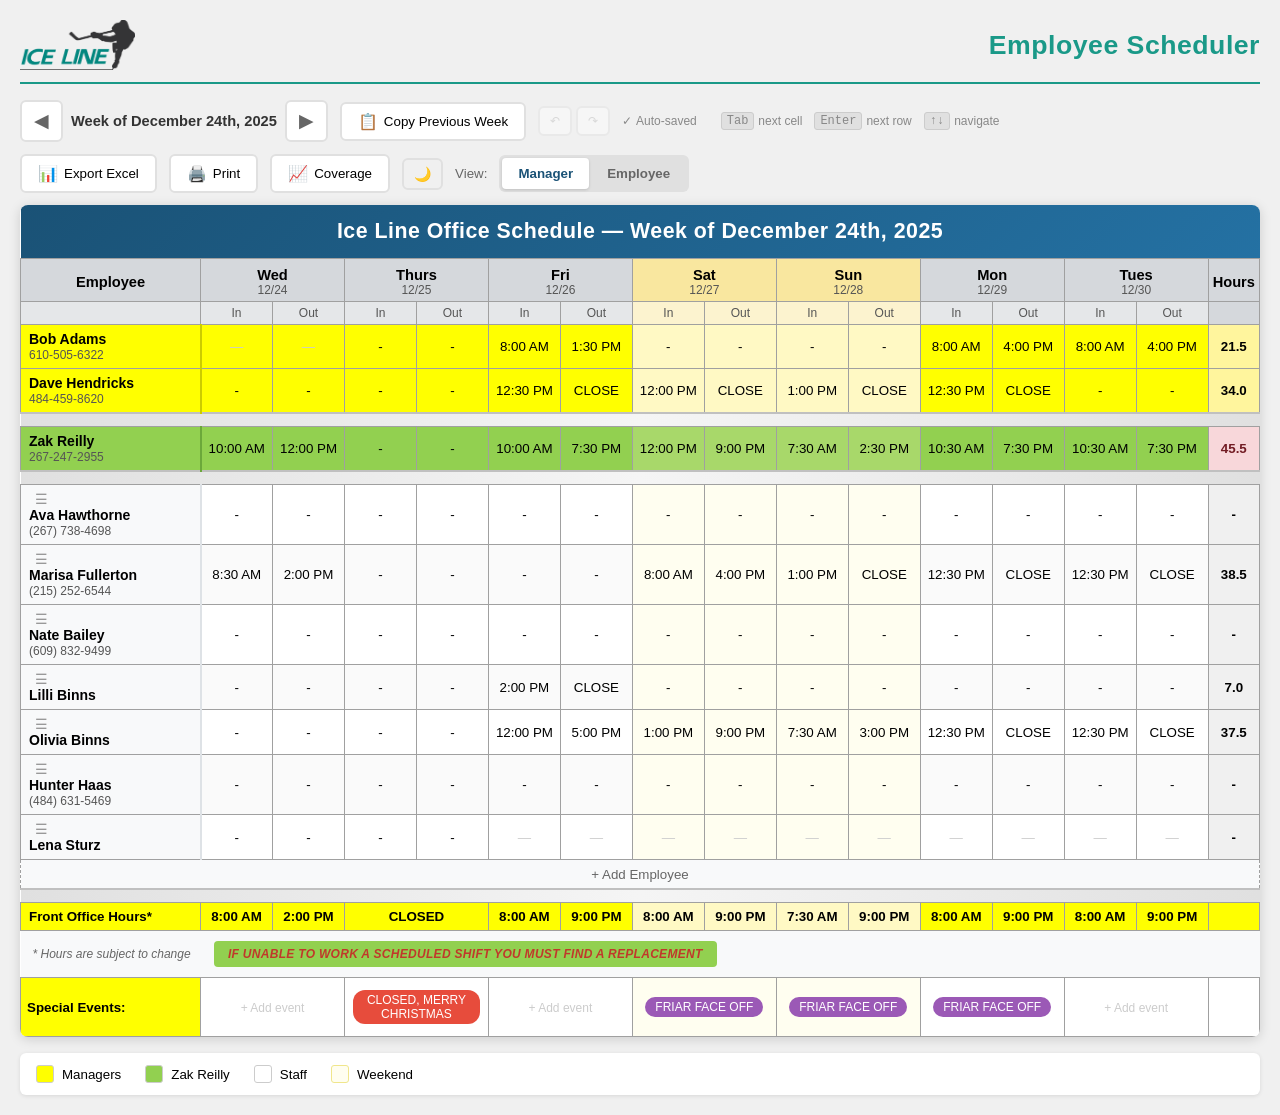
==== commit 13e2e057: "feat: Add quick wins - dark mode, auto-save, undo/redo, keyboard hints" ====
--- a/templates/index.html
+++ b/templates/index.html
@@ -17,6 +17,364 @@
             background: #f0f0f0;
             padding: 20px;
             color: #000;
+        }
+
+        /* === HEADER WITH LOGO === */
+        .app-header {
+            display: flex;
+            align-items: center;
+            justify-content: space-between;
+            margin-bottom: 16px;
+            padding-bottom: 12px;
+            border-bottom: 2px solid #1a9988;
+        }
+
+        .app-header .logo {
+            height: 50px;
+        }
+
+        .app-header .app-title {
+            font-size: 20pt;
+            font-weight: 600;
+            color: #1a9988;
+            letter-spacing: 0.5px;
+        }
+
+        @media print {
+            .app-header {
+                margin-bottom: 8px;
+                padding-bottom: 8px;
+            }
+            .app-header .logo {
+                height: 40px;
+            }
+            .app-header .app-title {
+                font-size: 14pt;
+            }
+        }
+
+        /* === DARK MODE === */
+        body.dark-mode {
+            background: #1a1a2e;
+            color: #eee;
+        }
+
+        body.dark-mode .app-header {
+            border-bottom-color: #1a9988;
+        }
+
+        body.dark-mode .app-header .logo {
+            filter: brightness(1.2);
+        }
+
+        body.dark-mode .schedule-container {
+            background: #16213e;
+            box-shadow: 0 2px 12px rgba(0,0,0,0.4);
+        }
+
+        body.dark-mode .schedule-table th,
+        body.dark-mode .schedule-table td {
+            border-color: #2a2a4a;
+            color: #eee;
+        }
+
+        body.dark-mode .title-row td {
+            background: linear-gradient(135deg, #0f3460 0%, #1a5276 100%);
+        }
+
+        body.dark-mode .day-header-row th,
+        body.dark-mode .inout-header-row th {
+            background: #2a2a4a;
+            color: #ccc;
+        }
+
+        body.dark-mode .employee-row.manager td {
+            background: #5c5c00;
+            color: #fff;
+        }
+
+        body.dark-mode .employee-row.manager td.weekend {
+            background: #4a4a00;
+        }
+
+        body.dark-mode .employee-row.zak td {
+            background: #2d5a2d;
+            color: #fff;
+        }
+
+        body.dark-mode .employee-row.zak td.weekend {
+            background: #264d26;
+        }
+
+        body.dark-mode .employee-row.staff td {
+            background: #1e1e3a;
+        }
+
+        body.dark-mode .employee-row.staff td.weekend {
+            background: #2a2a4a;
+        }
+
+        body.dark-mode .employee-row.staff:nth-child(even) td {
+            background: #252545;
+        }
+
+        body.dark-mode .office-hours-row td {
+            background: #5c5c00;
+            color: #fff;
+        }
+
+        body.dark-mode .events-row td:first-child {
+            background: #5c5c00;
+            color: #fff;
+        }
+
+        body.dark-mode .notice-row .warning {
+            background: #2d5a2d;
+        }
+
+        body.dark-mode .shift-input {
+            color: #eee;
+        }
+
+        body.dark-mode .shift-input:focus {
+            background: #2a2a4a;
+            border-color: #1a9988;
+        }
+
+        body.dark-mode .shift-popup-btn {
+            background: #3a3a5a;
+            color: #ccc;
+        }
+
+        body.dark-mode .shift-popup-btn:hover {
+            background: #1a9988;
+            color: #fff;
+        }
+
+        body.dark-mode .toolbar {
+            color: #ccc;
+        }
+
+        body.dark-mode .action-btn {
+            background: #2a2a4a;
+            color: #ccc;
+            border-color: #3a3a5a;
+        }
+
+        body.dark-mode .action-btn:hover {
+            background: #3a3a5a;
+            border-color: #1a9988;
+        }
+
+        body.dark-mode .action-btn.primary {
+            background: #1a9988;
+            color: #fff;
+        }
+
+        body.dark-mode .view-toggle {
+            background: #2a2a4a;
+        }
+
+        body.dark-mode .view-btn {
+            background: transparent;
+            color: #ccc;
+        }
+
+        body.dark-mode .view-btn.active {
+            background: #1a9988;
+            color: #fff;
+        }
+
+        body.dark-mode .week-nav-btn {
+            background: #2a2a4a;
+            color: #ccc;
+            border-color: #3a3a5a;
+        }
+
+        body.dark-mode .week-nav-btn:hover {
+            background: #3a3a5a;
+        }
+
+        body.dark-mode .legend {
+            background: #16213e;
+        }
+
+        body.dark-mode .legend-item span {
+            color: #ccc;
+        }
+
+        body.dark-mode .modal {
+            background: #16213e;
+            color: #eee;
+        }
+
+        body.dark-mode .modal-header {
+            border-bottom-color: #2a2a4a;
+        }
+
+        body.dark-mode .modal-footer {
+            border-top-color: #2a2a4a;
+        }
+
+        body.dark-mode .form-group select,
+        body.dark-mode .form-group input,
+        body.dark-mode .form-group textarea {
+            background: #2a2a4a;
+            border-color: #3a3a5a;
+            color: #eee;
+        }
+
+        body.dark-mode .quick-btn {
+            background: #2a2a4a;
+            color: #ccc;
+            border-color: #3a3a5a;
+        }
+
+        body.dark-mode .quick-btn:hover {
+            background: #3a3a5a;
+        }
+
+        body.dark-mode .coverage-container {
+            background: #16213e;
+        }
+
+        body.dark-mode .coverage-cell {
+            background: #1e1e3a;
+            color: #ccc;
+        }
+
+        body.dark-mode .coverage-cell.header {
+            background: #2a2a4a;
+        }
+
+        body.dark-mode .add-employee-row td {
+            background: #1e1e3a;
+            border-color: #3a3a5a;
+        }
+
+        body.dark-mode .add-employee-row td:hover {
+            background: #2a2a4a;
+        }
+
+        body.dark-mode .drag-handle {
+            color: #666;
+        }
+
+        body.dark-mode .drag-handle:hover {
+            color: #999;
+        }
+
+        /* Dark mode toggle button */
+        .dark-mode-toggle {
+            background: none;
+            border: 2px solid #e0e0e0;
+            border-radius: 6px;
+            padding: 6px 10px;
+            cursor: pointer;
+            font-size: 14px;
+            transition: all 0.15s;
+        }
+
+        .dark-mode-toggle:hover {
+            border-color: #1a9988;
+        }
+
+        body.dark-mode .dark-mode-toggle {
+            border-color: #3a3a5a;
+        }
+
+        body.dark-mode .dark-mode-toggle:hover {
+            border-color: #1a9988;
+        }
+
+        /* === KEYBOARD HINTS === */
+        .keyboard-hints {
+            display: flex;
+            gap: 12px;
+            font-size: 9pt;
+            color: #888;
+            margin-left: 12px;
+        }
+
+        .keyboard-hint {
+            display: flex;
+            align-items: center;
+            gap: 4px;
+        }
+
+        .keyboard-hint kbd {
+            background: #e0e0e0;
+            border: 1px solid #ccc;
+            border-radius: 3px;
+            padding: 1px 5px;
+            font-family: monospace;
+            font-size: 9pt;
+        }
+
+        body.dark-mode .keyboard-hints {
+            color: #666;
+        }
+
+        body.dark-mode .keyboard-hint kbd {
+            background: #2a2a4a;
+            border-color: #3a3a5a;
+            color: #aaa;
+        }
+
+        /* === UNDO/REDO BUTTONS === */
+        .undo-redo-btns {
+            display: flex;
+            gap: 4px;
+        }
+
+        .undo-redo-btn {
+            padding: 6px 10px;
+            border: 2px solid #e0e0e0;
+            border-radius: 6px;
+            background: white;
+            cursor: pointer;
+            font-size: 12px;
+            transition: all 0.15s;
+        }
+
+        .undo-redo-btn:hover:not(:disabled) {
+            border-color: #2471a3;
+        }
+
+        .undo-redo-btn:disabled {
+            opacity: 0.4;
+            cursor: not-allowed;
+        }
+
+        body.dark-mode .undo-redo-btn {
+            background: #2a2a4a;
+            border-color: #3a3a5a;
+            color: #ccc;
+        }
+
+        body.dark-mode .undo-redo-btn:hover:not(:disabled) {
+            border-color: #1a9988;
+        }
+
+        /* Auto-save indicator */
+        .auto-save-status {
+            font-size: 9pt;
+            color: #888;
+            display: flex;
+            align-items: center;
+            gap: 4px;
+        }
+
+        .auto-save-status.saving {
+            color: #f0ad4e;
+        }
+
+        .auto-save-status.saved {
+            color: #5cb85c;
+        }
+
+        .auto-save-status.error {
+            color: #d9534f;
         }
 
         /* === SCHEDULE CONTAINER === */
@@ -1428,6 +1786,15 @@
         // Current week start (Monday before the Wednesday) - will be set on load
         let currentWeekStart = getWeekStart(new Date()).toISOString().split('T')[0];
 
+        // Undo/Redo history
+        let undoStack = [];
+        let redoStack = [];
+        const MAX_HISTORY = 50;
+
+        // Auto-save debounce timer
+        let autoSaveTimer = null;
+        const AUTO_SAVE_DELAY = 1500; // 1.5 seconds after last change
+
         function getWeekStart(date) {
             // Find the Monday before the Wednesday that starts this schedule week
             // Schedule runs Wed-Tues, so we store the Monday of that week
@@ -1452,6 +1819,163 @@
             return d;
         }
 
+        // ============================================================
+        // DARK MODE
+        // ============================================================
+
+        function toggleDarkMode() {
+            document.body.classList.toggle('dark-mode');
+            const isDark = document.body.classList.contains('dark-mode');
+            localStorage.setItem('darkMode', isDark ? 'true' : 'false');
+            
+            // Update toggle button icon
+            const btn = document.querySelector('.dark-mode-toggle');
+            if (btn) {
+                btn.textContent = isDark ? '☀️' : '🌙';
+            }
+        }
+
+        function loadDarkModePreference() {
+            const isDark = localStorage.getItem('darkMode') === 'true';
+            if (isDark) {
+                document.body.classList.add('dark-mode');
+            }
+        }
+
+        // ============================================================
+        // UNDO / REDO
+        // ============================================================
+
+        function saveStateForUndo() {
+            // Deep copy current schedule data
+            const state = JSON.stringify({
+                managers: scheduleData.managers,
+                zakReilly: scheduleData.zakReilly,
+                employees: scheduleData.employees,
+                officeHours: scheduleData.officeHours,
+                events: scheduleData.events
+            });
+            
+            undoStack.push(state);
+            
+            // Limit stack size
+            if (undoStack.length > MAX_HISTORY) {
+                undoStack.shift();
+            }
+            
+            // Clear redo stack on new action
+            redoStack = [];
+            
+            updateUndoRedoButtons();
+        }
+
+        function undo() {
+            if (undoStack.length === 0) return;
+            
+            // Save current state to redo stack
+            const currentState = JSON.stringify({
+                managers: scheduleData.managers,
+                zakReilly: scheduleData.zakReilly,
+                employees: scheduleData.employees,
+                officeHours: scheduleData.officeHours,
+                events: scheduleData.events
+            });
+            redoStack.push(currentState);
+            
+            // Restore previous state
+            const previousState = JSON.parse(undoStack.pop());
+            scheduleData.managers = previousState.managers;
+            scheduleData.zakReilly = previousState.zakReilly;
+            scheduleData.employees = previousState.employees;
+            scheduleData.officeHours = previousState.officeHours;
+            scheduleData.events = previousState.events;
+            
+            updateUndoRedoButtons();
+            renderSchedule();
+            setupEventListeners();
+            triggerAutoSave();
+        }
+
+        function redo() {
+            if (redoStack.length === 0) return;
+            
+            // Save current state to undo stack
+            const currentState = JSON.stringify({
+                managers: scheduleData.managers,
+                zakReilly: scheduleData.zakReilly,
+                employees: scheduleData.employees,
+                officeHours: scheduleData.officeHours,
+                events: scheduleData.events
+            });
+            undoStack.push(currentState);
+            
+            // Restore next state
+            const nextState = JSON.parse(redoStack.pop());
+            scheduleData.managers = nextState.managers;
+            scheduleData.zakReilly = nextState.zakReilly;
+            scheduleData.employees = nextState.employees;
+            scheduleData.officeHours = nextState.officeHours;
+            scheduleData.events = nextState.events;
+            
+            updateUndoRedoButtons();
+            renderSchedule();
+            setupEventListeners();
+            triggerAutoSave();
+        }
+
+        function updateUndoRedoButtons() {
+            const undoBtn = document.getElementById('undoBtn');
+            const redoBtn = document.getElementById('redoBtn');
+            
+            if (undoBtn) undoBtn.disabled = undoStack.length === 0;
+            if (redoBtn) redoBtn.disabled = redoStack.length === 0;
+        }
+
+        // ============================================================
+        // AUTO-SAVE
+        // ============================================================
+
+        function triggerAutoSave() {
+            // Clear existing timer
+            if (autoSaveTimer) {
+                clearTimeout(autoSaveTimer);
+            }
+            
+            // Update status to "saving..."
+            updateAutoSaveStatus('saving');
+            
+            // Set new timer
+            autoSaveTimer = setTimeout(async () => {
+                try {
+                    await saveToStorage();
+                    updateAutoSaveStatus('saved');
+                } catch (error) {
+                    console.error('Auto-save failed:', error);
+                    updateAutoSaveStatus('error');
+                }
+            }, AUTO_SAVE_DELAY);
+        }
+
+        function updateAutoSaveStatus(status) {
+            const statusEl = document.getElementById('autoSaveStatus');
+            if (!statusEl) return;
+            
+            statusEl.className = 'auto-save-status ' + status;
+            
+            if (status === 'saving') {
+                statusEl.innerHTML = '<span class="icon">⏳</span> Saving...';
+            } else if (status === 'saved') {
+                statusEl.innerHTML = '<span class="icon">✓</span> Auto-saved';
+            } else if (status === 'error') {
+                statusEl.innerHTML = '<span class="icon">⚠</span> Save failed';
+            }
+        }
+
+        function markUnsaved() {
+            hasUnsavedChanges = true;
+            triggerAutoSave();
+        }
+
         function setView(view) {
             currentView = view;
             
@@ -1692,8 +2216,13 @@
 
         function renderSchedule() {
             const app = document.getElementById('app');
+            const isDark = document.body.classList.contains('dark-mode');
             
             app.innerHTML = `
+                <div class="app-header">
+                    <img src="/static/Ice_Line_Logo.png" alt="Ice Line" class="logo">
+                    <span class="app-title">Employee Scheduler</span>
+                </div>
                 ${renderToolbar()}
                 <div class="schedule-container">
                     <table class="schedule-table">
@@ -1714,8 +2243,12 @@
                 </div>
             `;
             
+            // Update dark mode button icon
+            const darkBtn = document.querySelector('.dark-mode-toggle');
+            if (darkBtn) darkBtn.textContent = isDark ? '☀️' : '🌙';
+            
             setView(currentView);
-            updateSaveStatus();
+            updateUndoRedoButtons();
         }
 
         function renderToolbar() {
@@ -1730,10 +2263,18 @@
                         <button class="action-btn" onclick="copyPreviousWeek()">
                             <span class="icon">📋</span> Copy Previous Week
                         </button>
-                        <button class="action-btn primary" onclick="saveToStorage()">
-                            <span class="icon">💾</span> Save
-                        </button>
-                        <span class="save-status">✓ Saved</span>
+                        <div class="undo-redo-btns">
+                            <button class="undo-redo-btn" onclick="undo()" title="Undo (Ctrl+Z)" id="undoBtn" disabled>↶</button>
+                            <button class="undo-redo-btn" onclick="redo()" title="Redo (Ctrl+Y)" id="redoBtn" disabled>↷</button>
+                        </div>
+                        <span class="auto-save-status" id="autoSaveStatus">
+                            <span class="icon">✓</span> Auto-saved
+                        </span>
+                        <div class="keyboard-hints">
+                            <span class="keyboard-hint"><kbd>Tab</kbd> next cell</span>
+                            <span class="keyboard-hint"><kbd>Enter</kbd> next row</span>
+                            <span class="keyboard-hint"><kbd>↑↓</kbd> navigate</span>
+                        </div>
                     </div>
                     <div class="toolbar-right">
                         <button class="action-btn" onclick="exportToExcel()">
@@ -1745,6 +2286,7 @@
                         <button class="action-btn" onclick="toggleCoverage()">
                             <span class="icon">📈</span> Coverage
                         </button>
+                        <button class="dark-mode-toggle" onclick="toggleDarkMode()" title="Toggle dark mode">🌙</button>
                         <span class="view-label">View:</span>
                         <div class="view-toggle">
                             <button class="view-btn active" data-view="manager" onclick="setView('manager')">Manager</button>
@@ -1993,6 +2535,9 @@
         // ============================================================
 
         document.addEventListener('DOMContentLoaded', async function() {
+            // Load dark mode preference
+            loadDarkModePreference();
+            
             // Get current week from backend (Python calendar is source of truth)
             try {
                 const response = await fetch(`${API_BASE}/api/current-week`);
@@ -2009,6 +2554,21 @@
             
             renderSchedule();
             setupEventListeners();
+            
+            // Global keyboard shortcuts
+            document.addEventListener('keydown', function(e) {
+                // Ctrl+Z for undo
+                if ((e.ctrlKey || e.metaKey) && e.key === 'z' && !e.shiftKey) {
+                    e.preventDefault();
+                    undo();
+                }
+                // Ctrl+Y or Ctrl+Shift+Z for redo
+                if ((e.ctrlKey || e.metaKey) && (e.key === 'y' || (e.key === 'z' && e.shiftKey))) {
+                    e.preventDefault();
+                    redo();
+                }
+            });
+            
             console.log('Schedule loaded:', scheduleData);
         });
 
@@ -2245,6 +2805,9 @@
         }
 
         function handleShiftInput(input, section, empIndex, dayIndex, type) {
+            // Save state before change for undo
+            saveStateForUndo();
+            
             const value = parseTimeInput(input.value);
             
             // Get current shift
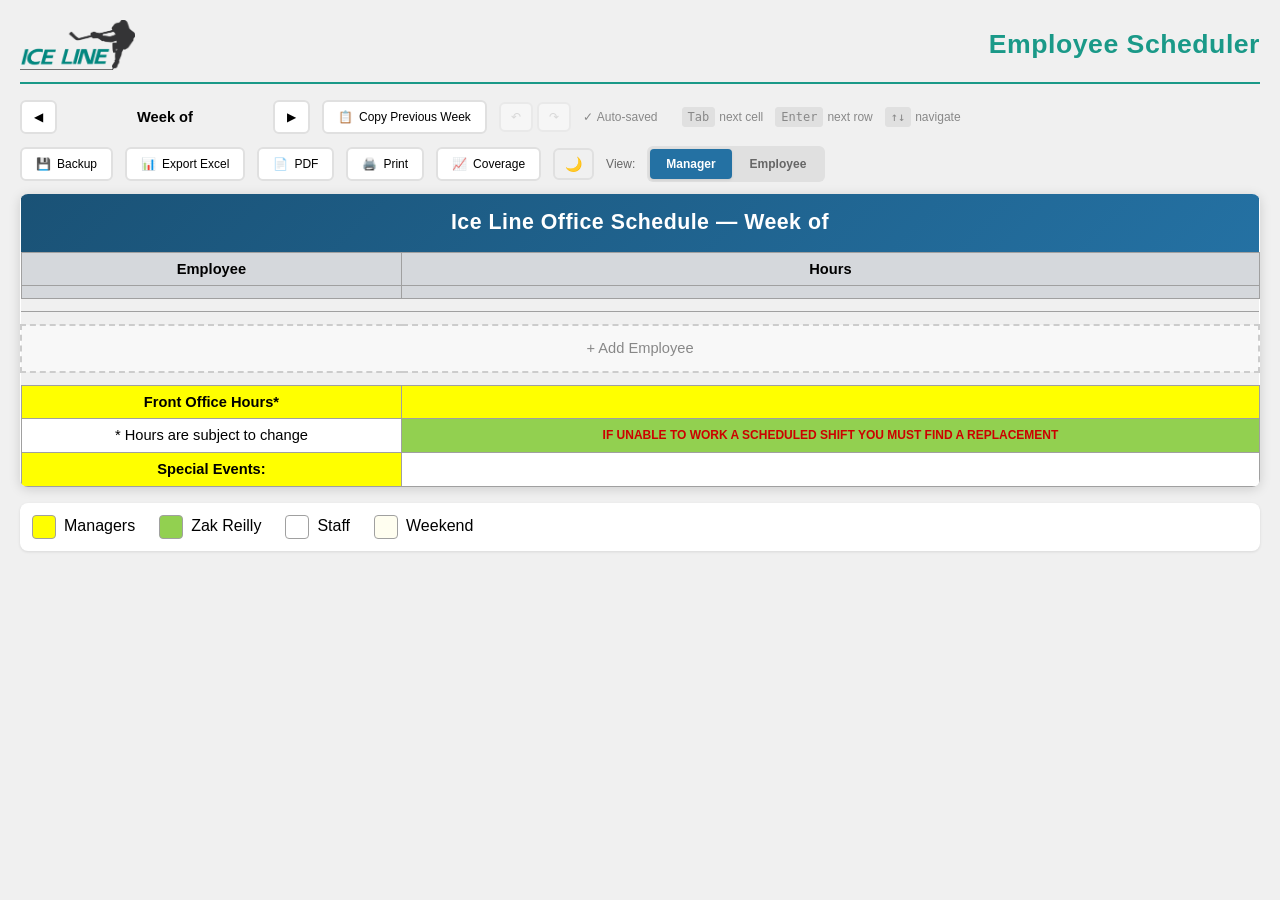
==== commit 65e0813d: "Phase 6: Production refactor with backup/restore - Refactored monolithic HTML into MVC structure - S" ====
--- a/templates/index.html
+++ b/templates/index.html
@@ -4,3452 +4,12 @@
     <meta charset="UTF-8">
     <meta name="viewport" content="width=device-width, initial-scale=1.0">
     <title>Ice Line Employee Scheduler</title>
-    <style>
-        /* === BASE STYLES === */
-        * {
-            box-sizing: border-box;
-            margin: 0;
-            padding: 0;
-        }
-
-        body {
-            font-family: 'Segoe UI', Calibri, Arial, sans-serif;
-            background: #f0f0f0;
-            padding: 20px;
-            color: #000;
-        }
-
-        /* === HEADER WITH LOGO === */
-        .app-header {
-            display: flex;
-            align-items: center;
-            justify-content: space-between;
-            margin-bottom: 16px;
-            padding-bottom: 12px;
-            border-bottom: 2px solid #1a9988;
-        }
-
-        .app-header .logo {
-            height: 50px;
-        }
-
-        .app-header .app-title {
-            font-size: 20pt;
-            font-weight: 600;
-            color: #1a9988;
-            letter-spacing: 0.5px;
-        }
-
-        @media print {
-            .app-header {
-                margin-bottom: 8px;
-                padding-bottom: 8px;
-            }
-            .app-header .logo {
-                height: 40px;
-            }
-            .app-header .app-title {
-                font-size: 14pt;
-            }
-        }
-
-        /* === DARK MODE === */
-        body.dark-mode {
-            background: #1a1a2e;
-            color: #eee;
-        }
-
-        body.dark-mode .app-header {
-            border-bottom-color: #1a9988;
-        }
-
-        body.dark-mode .app-header .logo {
-            filter: brightness(1.2);
-        }
-
-        body.dark-mode .schedule-container {
-            background: #16213e;
-            box-shadow: 0 2px 12px rgba(0,0,0,0.4);
-        }
-
-        body.dark-mode .schedule-table th,
-        body.dark-mode .schedule-table td {
-            border-color: #2a2a4a;
-            color: #eee;
-        }
-
-        body.dark-mode .title-row td {
-            background: linear-gradient(135deg, #0f3460 0%, #1a5276 100%);
-        }
-
-        body.dark-mode .day-header-row th,
-        body.dark-mode .inout-header-row th {
-            background: #2a2a4a;
-            color: #ccc;
-        }
-
-        body.dark-mode .employee-row.manager td {
-            background: #5c5c00;
-            color: #fff;
-        }
-
-        body.dark-mode .employee-row.manager td.weekend {
-            background: #4a4a00;
-        }
-
-        body.dark-mode .employee-row.zak td {
-            background: #2d5a2d;
-            color: #fff;
-        }
-
-        body.dark-mode .employee-row.zak td.weekend {
-            background: #264d26;
-        }
-
-        body.dark-mode .employee-row.staff td {
-            background: #1e1e3a;
-        }
-
-        body.dark-mode .employee-row.staff td.weekend {
-            background: #2a2a4a;
-        }
-
-        body.dark-mode .employee-row.staff:nth-child(even) td {
-            background: #252545;
-        }
-
-        body.dark-mode .office-hours-row td {
-            background: #5c5c00;
-            color: #fff;
-        }
-
-        body.dark-mode .events-row td:first-child {
-            background: #5c5c00;
-            color: #fff;
-        }
-
-        body.dark-mode .notice-row .warning {
-            background: #2d5a2d;
-        }
-
-        body.dark-mode .shift-input {
-            color: #eee;
-        }
-
-        body.dark-mode .shift-input:focus {
-            background: #2a2a4a;
-            border-color: #1a9988;
-        }
-
-        body.dark-mode .shift-popup-btn {
-            background: #3a3a5a;
-            color: #ccc;
-        }
-
-        body.dark-mode .shift-popup-btn:hover {
-            background: #1a9988;
-            color: #fff;
-        }
-
-        body.dark-mode .toolbar {
-            color: #ccc;
-        }
-
-        body.dark-mode .action-btn {
-            background: #2a2a4a;
-            color: #ccc;
-            border-color: #3a3a5a;
-        }
-
-        body.dark-mode .action-btn:hover {
-            background: #3a3a5a;
-            border-color: #1a9988;
-        }
-
-        body.dark-mode .action-btn.primary {
-            background: #1a9988;
-            color: #fff;
-        }
-
-        body.dark-mode .view-toggle {
-            background: #2a2a4a;
-        }
-
-        body.dark-mode .view-btn {
-            background: transparent;
-            color: #ccc;
-        }
-
-        body.dark-mode .view-btn.active {
-            background: #1a9988;
-            color: #fff;
-        }
-
-        body.dark-mode .week-nav-btn {
-            background: #2a2a4a;
-            color: #ccc;
-            border-color: #3a3a5a;
-        }
-
-        body.dark-mode .week-nav-btn:hover {
-            background: #3a3a5a;
-        }
-
-        body.dark-mode .legend {
-            background: #16213e;
-        }
-
-        body.dark-mode .legend-item span {
-            color: #ccc;
-        }
-
-        body.dark-mode .modal {
-            background: #16213e;
-            color: #eee;
-        }
-
-        body.dark-mode .modal-header {
-            border-bottom-color: #2a2a4a;
-        }
-
-        body.dark-mode .modal-footer {
-            border-top-color: #2a2a4a;
-        }
-
-        body.dark-mode .form-group select,
-        body.dark-mode .form-group input,
-        body.dark-mode .form-group textarea {
-            background: #2a2a4a;
-            border-color: #3a3a5a;
-            color: #eee;
-        }
-
-        body.dark-mode .quick-btn {
-            background: #2a2a4a;
-            color: #ccc;
-            border-color: #3a3a5a;
-        }
-
-        body.dark-mode .quick-btn:hover {
-            background: #3a3a5a;
-        }
-
-        body.dark-mode .coverage-container {
-            background: #16213e;
-        }
-
-        body.dark-mode .coverage-cell {
-            background: #1e1e3a;
-            color: #ccc;
-        }
-
-        body.dark-mode .coverage-cell.header {
-            background: #2a2a4a;
-        }
-
-        body.dark-mode .add-employee-row td {
-            background: #1e1e3a;
-            border-color: #3a3a5a;
-        }
-
-        body.dark-mode .add-employee-row td:hover {
-            background: #2a2a4a;
-        }
-
-        body.dark-mode .drag-handle {
-            color: #666;
-        }
-
-        body.dark-mode .drag-handle:hover {
-            color: #999;
-        }
-
-        /* Dark mode toggle button */
-        .dark-mode-toggle {
-            background: none;
-            border: 2px solid #e0e0e0;
-            border-radius: 6px;
-            padding: 6px 10px;
-            cursor: pointer;
-            font-size: 14px;
-            transition: all 0.15s;
-        }
-
-        .dark-mode-toggle:hover {
-            border-color: #1a9988;
-        }
-
-        body.dark-mode .dark-mode-toggle {
-            border-color: #3a3a5a;
-        }
-
-        body.dark-mode .dark-mode-toggle:hover {
-            border-color: #1a9988;
-        }
-
-        /* === KEYBOARD HINTS === */
-        .keyboard-hints {
-            display: flex;
-            gap: 12px;
-            font-size: 9pt;
-            color: #888;
-            margin-left: 12px;
-        }
-
-        .keyboard-hint {
-            display: flex;
-            align-items: center;
-            gap: 4px;
-        }
-
-        .keyboard-hint kbd {
-            background: #e0e0e0;
-            border: 1px solid #ccc;
-            border-radius: 3px;
-            padding: 1px 5px;
-            font-family: monospace;
-            font-size: 9pt;
-        }
-
-        body.dark-mode .keyboard-hints {
-            color: #666;
-        }
-
-        body.dark-mode .keyboard-hint kbd {
-            background: #2a2a4a;
-            border-color: #3a3a5a;
-            color: #aaa;
-        }
-
-        /* === UNDO/REDO BUTTONS === */
-        .undo-redo-btns {
-            display: flex;
-            gap: 4px;
-        }
-
-        .undo-redo-btn {
-            padding: 6px 10px;
-            border: 2px solid #e0e0e0;
-            border-radius: 6px;
-            background: white;
-            cursor: pointer;
-            font-size: 12px;
-            transition: all 0.15s;
-        }
-
-        .undo-redo-btn:hover:not(:disabled) {
-            border-color: #2471a3;
-        }
-
-        .undo-redo-btn:disabled {
-            opacity: 0.4;
-            cursor: not-allowed;
-        }
-
-        body.dark-mode .undo-redo-btn {
-            background: #2a2a4a;
-            border-color: #3a3a5a;
-            color: #ccc;
-        }
-
-        body.dark-mode .undo-redo-btn:hover:not(:disabled) {
-            border-color: #1a9988;
-        }
-
-        /* Auto-save indicator */
-        .auto-save-status {
-            font-size: 9pt;
-            color: #888;
-            display: flex;
-            align-items: center;
-            gap: 4px;
-        }
-
-        .auto-save-status.saving {
-            color: #f0ad4e;
-        }
-
-        .auto-save-status.saved {
-            color: #5cb85c;
-        }
-
-        .auto-save-status.error {
-            color: #d9534f;
-        }
-
-        /* === SCHEDULE CONTAINER === */
-        .schedule-container {
-            background: white;
-            overflow-x: auto;
-            border-radius: 8px;
-            box-shadow: 0 2px 12px rgba(0,0,0,0.15);
-        }
-
-        /* === SCHEDULE TABLE === */
-        .schedule-table {
-            width: 100%;
-            border-collapse: collapse;
-            min-width: 1100px;
-            font-size: 11pt;
-        }
-
-        .schedule-table th,
-        .schedule-table td {
-            border: 1px solid #a0a0a0;
-            padding: 6px 8px;
-            text-align: center;
-            vertical-align: middle;
-        }
-
-        /* === TITLE ROW === */
-        .title-row td {
-            background: linear-gradient(135deg, #1a5276 0%, #2471a3 100%);
-            color: white;
-            font-size: 16pt;
-            font-weight: 600;
-            padding: 14px;
-            text-align: center;
-            border: none;
-            letter-spacing: 0.5px;
-            position: relative;
-        }
-
-        /* === VIEW TOGGLE === */
-        .toolbar {
-            display: flex;
-            justify-content: space-between;
-            align-items: center;
-            margin-bottom: 12px;
-            flex-wrap: wrap;
-            gap: 12px;
-        }
-
-        .toolbar-left {
-            display: flex;
-            align-items: center;
-            gap: 12px;
-        }
-
-        .toolbar-right {
-            display: flex;
-            align-items: center;
-            gap: 12px;
-        }
-
-        .view-label {
-            font-size: 10pt;
-            color: #666;
-            font-weight: 500;
-        }
-
-        .view-toggle {
-            display: flex;
-            background: #e0e0e0;
-            border-radius: 6px;
-            padding: 3px;
-            gap: 2px;
-        }
-
-        .view-btn {
-            padding: 8px 16px;
-            border: none;
-            border-radius: 4px;
-            font-size: 10pt;
-            font-weight: 600;
-            cursor: pointer;
-            transition: all 0.2s;
-            background: transparent;
-            color: #666;
-        }
-
-        .view-btn.active {
-            background: white;
-            color: #1a5276;
-            box-shadow: 0 1px 3px rgba(0,0,0,0.15);
-        }
-
-        .view-btn:not(.active):hover {
-            background: rgba(255,255,255,0.5);
-        }
-
-        /* === WEEK NAVIGATION === */
-        .week-nav {
-            display: flex;
-            align-items: center;
-            gap: 8px;
-        }
-
-        .week-nav-btn {
-            padding: 8px 12px;
-            border: 2px solid #e0e0e0;
-            border-radius: 6px;
-            background: white;
-            font-size: 14pt;
-            cursor: pointer;
-            transition: all 0.2s;
-            color: #666;
-        }
-
-        .week-nav-btn:hover {
-            border-color: #2471a3;
-            color: #2471a3;
-        }
-
-        .week-display {
-            font-size: 11pt;
-            font-weight: 600;
-            color: #333;
-            min-width: 180px;
-            text-align: center;
-        }
-
-        /* === ACTION BUTTONS === */
-        .action-btn {
-            padding: 8px 16px;
-            border: 2px solid #e0e0e0;
-            border-radius: 6px;
-            background: white;
-            font-size: 10pt;
-            font-weight: 500;
-            cursor: pointer;
-            transition: all 0.2s;
-            display: flex;
-            align-items: center;
-            gap: 6px;
-        }
-
-        .action-btn:hover {
-            border-color: #2471a3;
-            background: #f0f7fc;
-        }
-
-        .action-btn.primary {
-            background: #2471a3;
-            border-color: #2471a3;
-            color: white;
-        }
-
-        .action-btn.primary:hover {
-            background: #1a5276;
-            border-color: #1a5276;
-        }
-
-        .action-btn .icon {
-            font-size: 12pt;
-        }
-
-        /* === SAVE STATUS === */
-        .save-status {
-            font-size: 9pt;
-            color: #666;
-            padding: 6px 12px;
-            background: #f0f0f0;
-            border-radius: 4px;
-        }
-
-        .save-status.saved {
-            background: #d4edda;
-            color: #155724;
-        }
-
-        .save-status.unsaved {
-            background: #fff3cd;
-            color: #856404;
-        }
-
-        /* === OVERTIME WARNING === */
-        .hours-cell.overtime {
-            background: #f8d7da !important;
-            color: #721c24;
-        }
-
-        .employee-row.manager .hours-cell.overtime {
-            background: #f8d7da !important;
-        }
-
-        .employee-row.zak .hours-cell.overtime {
-            background: #f8d7da !important;
-        }
-
-        /* === INLINE SHIFT INPUT === */
-        .shift-cell {
-            position: relative;
-            padding: 2px 4px !important;
-        }
-
-        .shift-input {
-            width: 100%;
-            border: none;
-            background: transparent;
-            text-align: center;
-            font-size: 10pt;
-            font-family: inherit;
-            padding: 4px 2px;
-            outline: none;
-        }
-
-        .shift-input:focus {
-            background: #fff;
-            border: 1px solid #2471a3;
-            border-radius: 3px;
-        }
-
-        .shift-input::placeholder {
-            color: #ccc;
-        }
-
-        .shift-popup-btn {
-            position: absolute;
-            top: 2px;
-            right: 2px;
-            width: 16px;
-            height: 16px;
-            padding: 0;
-            border: none;
-            background: #e0e0e0;
-            border-radius: 3px;
-            font-size: 9px;
-            cursor: pointer;
-            opacity: 0;
-            transition: opacity 0.15s;
-            display: flex;
-            align-items: center;
-            justify-content: center;
-        }
-
-        .shift-cell:hover .shift-popup-btn {
-            opacity: 0.7;
-        }
-
-        .shift-popup-btn:hover {
-            opacity: 1 !important;
-            background: #2471a3;
-            color: white;
-        }
-
-        body.employee-view .shift-input {
-            pointer-events: none;
-        }
-
-        body.employee-view .shift-popup-btn {
-            display: none;
-        }
-
-        /* === DRAG AND DROP === */
-        .drag-handle {
-            cursor: grab;
-            padding: 0 6px;
-            color: #999;
-            font-size: 14px;
-            user-select: none;
-        }
-
-        .drag-handle:hover {
-            color: #666;
-        }
-
-        .drag-handle:active {
-            cursor: grabbing;
-        }
-
-        .employee-row.dragging {
-            opacity: 0.5;
-            background: #e3f2fd !important;
-        }
-
-        .employee-row.dragging td {
-            background: #e3f2fd !important;
-        }
-
-        .employee-row.drag-over {
-            border-top: 3px solid #2471a3 !important;
-        }
-
-        .employee-row.drag-over-bottom {
-            border-bottom: 3px solid #2471a3 !important;
-        }
-
-        body.employee-view .drag-handle {
-            display: none;
-        }
-
-        /* === EMPLOYEE VIEW STYLES === */
-        body.employee-view .shift-cell {
-            cursor: default;
-        }
-
-        body.employee-view .shift-cell:hover {
-            background: inherit;
-        }
-
-        body.employee-view .employee-row.manager td.shift-cell:hover {
-            background: #FFFF00;
-        }
-
-        body.employee-view .employee-row.manager td.shift-cell.weekend:hover {
-            background: #fff9c4;
-        }
-
-        body.employee-view .employee-row.zak td.shift-cell:hover {
-            background: #92D050;
-        }
-
-        body.employee-view .employee-row.zak td.shift-cell.weekend:hover {
-            background: #a8d86a;
-        }
-
-        body.employee-view .employee-row.staff td.shift-cell:hover {
-            background: #ffffff;
-        }
-
-        body.employee-view .employee-row.staff td.shift-cell.weekend:hover {
-            background: #fffef0;
-        }
-
-        body.employee-view .hours-cell,
-        body.employee-view .hours-header {
-            display: none;
-        }
-
-        body.employee-view .legend {
-            display: none;
-        }
-
-        body.employee-view .toolbar-left .action-btn,
-        body.employee-view .save-status {
-            display: none;
-        }
-
-        /* Print-friendly employee view indicator */
-        .view-indicator {
-            display: none;
-            text-align: center;
-            padding: 8px;
-            background: #f0f0f0;
-            font-size: 9pt;
-            color: #666;
-            border-radius: 0 0 8px 8px;
-        }
-
-        body.employee-view .view-indicator {
-            display: block;
-        }
-
-        /* === PRINT STYLES === */
-        @media print {
-            body {
-                background: white;
-                padding: 0;
-                margin: 0;
-            }
-
-            .toolbar, .legend, .view-indicator {
-                display: none !important;
-            }
-
-            .schedule-container {
-                box-shadow: none;
-                border-radius: 0;
-            }
-
-            .schedule-table {
-                font-size: 9pt;
-                min-width: auto;
-            }
-
-            .schedule-table th,
-            .schedule-table td {
-                padding: 4px 6px;
-            }
-
-            .title-row td {
-                background: #333 !important;
-                -webkit-print-color-adjust: exact;
-                print-color-adjust: exact;
-            }
-
-            .employee-row.manager td,
-            .office-hours-row td,
-            .events-row td:first-child {
-                background: #FFFF00 !important;
-                -webkit-print-color-adjust: exact;
-                print-color-adjust: exact;
-            }
-
-            .employee-row.zak td,
-            .notice-row .warning {
-                background: #92D050 !important;
-                -webkit-print-color-adjust: exact;
-                print-color-adjust: exact;
-            }
-
-            .day-header-row th,
-            .inout-header-row th {
-                background: #d5d8dc !important;
-                -webkit-print-color-adjust: exact;
-                print-color-adjust: exact;
-            }
-
-            .hours-cell, .hours-header {
-                display: none !important;
-            }
-
-            .employee-row td:first-child {
-                position: static;
-            }
-
-            .office-hours-row td:first-child,
-            .events-row td:first-child {
-                position: static;
-            }
-
-            .shift-input {
-                border: none !important;
-                background: transparent !important;
-                padding: 0 !important;
-            }
-
-            .shift-popup-btn {
-                display: none !important;
-            }
-        }
-
-        /* === EDITABLE CELLS === */
-        .office-hours-row td:not(:first-child):not(:last-child) {
-            cursor: pointer;
-            transition: background-color 0.15s;
-        }
-
-        .office-hours-row td:not(:first-child):not(:last-child):hover {
-            background: #fff59d !important;
-        }
-
-        .events-row td:not(:first-child):not(:last-child) {
-            cursor: pointer;
-            transition: background-color 0.15s;
-        }
-
-        .events-row td:not(:first-child):not(:last-child):hover {
-            background: #e3f2fd !important;
-        }
-
-        body.employee-view .office-hours-row td:not(:first-child):hover,
-        body.employee-view .events-row td:not(:first-child):hover {
-            background: inherit !important;
-            cursor: default;
-        }
-
-        /* === EMPLOYEE MANAGEMENT === */
-        .employee-row td:first-child {
-            position: relative;
-        }
-
-        .employee-actions {
-            display: none;
-            position: absolute;
-            right: 8px;
-            top: 50%;
-            transform: translateY(-50%);
-            gap: 4px;
-        }
-
-        .employee-row:hover .employee-actions {
-            display: flex;
-        }
-
-        body.employee-view .employee-actions {
-            display: none !important;
-        }
-
-        .emp-action-btn {
-            width: 22px;
-            height: 22px;
-            border: none;
-            border-radius: 4px;
-            cursor: pointer;
-            font-size: 10px;
-            display: flex;
-            align-items: center;
-            justify-content: center;
-            transition: all 0.15s;
-        }
-
-        .emp-action-btn.edit {
-            background: #e3f2fd;
-            color: #1976d2;
-        }
-
-        .emp-action-btn.edit:hover {
-            background: #bbdefb;
-        }
-
-        .emp-action-btn.delete {
-            background: #ffebee;
-            color: #c62828;
-        }
-
-        .emp-action-btn.delete:hover {
-            background: #ffcdd2;
-        }
-
-        /* === ADD EMPLOYEE BUTTON === */
-        .add-employee-row td {
-            background: #f8f9fa;
-            border-style: dashed;
-            cursor: pointer;
-            transition: all 0.15s;
-        }
-
-        .add-employee-row td:hover {
-            background: #e8f4fc;
-        }
-
-        .add-employee-row .add-btn {
-            color: #666;
-            font-size: 10pt;
-        }
-
-        body.employee-view .add-employee-row {
-            display: none;
-        }
-
-        /* === COVERAGE VIEW === */
-        .coverage-container {
-            margin-top: 20px;
-            background: white;
-            border-radius: 8px;
-            box-shadow: 0 2px 12px rgba(0,0,0,0.15);
-            padding: 20px;
-        }
-
-        .coverage-header {
-            display: flex;
-            justify-content: space-between;
-            align-items: center;
-            margin-bottom: 16px;
-        }
-
-        .coverage-header h3 {
-            font-size: 14pt;
-            color: #333;
-            margin: 0;
-        }
-
-        .coverage-toggle {
-            padding: 6px 12px;
-            border: 2px solid #e0e0e0;
-            border-radius: 6px;
-            background: white;
-            font-size: 9pt;
-            cursor: pointer;
-        }
-
-        .coverage-toggle:hover {
-            border-color: #2471a3;
-        }
-
-        .coverage-grid {
-            display: grid;
-            grid-template-columns: 80px repeat(7, 1fr);
-            gap: 1px;
-            background: #e0e0e0;
-            border-radius: 6px;
-            overflow: hidden;
-        }
-
-        .coverage-cell {
-            padding: 8px 4px;
-            text-align: center;
-            font-size: 9pt;
-            background: white;
-        }
-
-        .coverage-cell.header {
-            background: #d5d8dc;
-            font-weight: 600;
-        }
-
-        .coverage-cell.time-label {
-            background: #f8f9fa;
-            font-weight: 500;
-            text-align: right;
-            padding-right: 8px;
-        }
-
-        .coverage-cell.level-0 { background: #ffebee; color: #c62828; }
-        .coverage-cell.level-1 { background: #fff3e0; color: #e65100; }
-        .coverage-cell.level-2 { background: #fffde7; color: #f9a825; }
-        .coverage-cell.level-3 { background: #e8f5e9; color: #2e7d32; }
-        .coverage-cell.level-4 { background: #c8e6c9; color: #1b5e20; }
-        .coverage-cell.level-5 { background: #a5d6a7; color: #1b5e20; }
-
-        body.employee-view .coverage-container {
-            display: none;
-        }
-
-        /* === MODAL IMPROVEMENTS === */
-        .modal-body .form-group.full-width {
-            flex: none;
-            width: 100%;
-        }
-
-        .form-group textarea {
-            width: 100%;
-            padding: 10px 12px;
-            border: 2px solid #e0e0e0;
-            border-radius: 6px;
-            font-size: 11pt;
-            font-family: inherit;
-            resize: vertical;
-            min-height: 80px;
-        }
-
-        .form-group textarea:focus {
-            outline: none;
-            border-color: #2471a3;
-        }
-
-        .section-select {
-            margin-bottom: 16px;
-        }
-
-        .section-select label {
-            display: block;
-            font-size: 9pt;
-            font-weight: 600;
-            color: #555;
-            margin-bottom: 6px;
-            text-transform: uppercase;
-        }
-
-        .section-buttons {
-            display: flex;
-            gap: 8px;
-        }
-
-        .section-btn {
-            flex: 1;
-            padding: 10px;
-            border: 2px solid #e0e0e0;
-            border-radius: 6px;
-            background: white;
-            font-size: 10pt;
-            cursor: pointer;
-            transition: all 0.15s;
-        }
-
-        .section-btn:hover {
-            border-color: #2471a3;
-        }
-
-        .section-btn.active {
-            border-color: #2471a3;
-            background: #e8f4fc;
-        }
-
-        .section-btn.manager { border-left: 4px solid #FFFF00; }
-        .section-btn.zak { border-left: 4px solid #92D050; }
-        .section-btn.staff { border-left: 4px solid #dee2e6; }
-
-        /* === DAY HEADER ROW === */
-        .day-header-row th {
-            background: #d5d8dc;
-            font-weight: 600;
-            font-size: 11pt;
-            padding: 8px 4px 4px 4px;
-        }
-
-        .day-header-row th.weekend {
-            background: #f9e79f;
-        }
-
-        .day-header-row .day-name {
-            font-size: 11pt;
-            font-weight: 700;
-        }
-
-        .day-header-row .day-date {
-            font-size: 9pt;
-            color: #555;
-            font-weight: normal;
-        }
-
-        /* First column header */
-        .day-header-row th:first-child {
-            background: #d5d8dc;
-        }
-
-        /* === IN/OUT HEADER ROW === */
-        .inout-header-row th {
-            background: #e5e7e9;
-            font-weight: 500;
-            font-size: 9pt;
-            padding: 4px;
-            color: #555;
-        }
-
-        .inout-header-row th.weekend {
-            background: #fcf3cf;
-        }
-
-        /* Hours column header */
-        .inout-header-row th.hours-header,
-        .day-header-row th.hours-header {
-            background: #d5d8dc;
-            font-weight: 600;
-        }
-
-        /* === SECTION DIVIDER === */
-        .section-divider td {
-            height: 8px;
-            background: linear-gradient(to right, #e0e0e0, #f5f5f5, #e0e0e0);
-            border: none;
-            border-top: 2px solid #c0c0c0;
-        }
-
-        /* === EMPLOYEE ROWS === */
-        .employee-row td {
-            height: 38px;
-            transition: background-color 0.15s;
-        }
-
-        .employee-row td:first-child {
-            text-align: left;
-            white-space: nowrap;
-            min-width: 180px;
-            position: sticky;
-            left: 0;
-            z-index: 1;
-        }
-
-        .employee-name {
-            display: block;
-            font-weight: 600;
-            font-size: 10.5pt;
-        }
-
-        .employee-phone {
-            display: block;
-            color: #555;
-            font-weight: normal;
-            font-size: 9pt;
-            margin-top: 1px;
-        }
-
-        /* === MANAGER ROWS (yellow) === */
-        .employee-row.manager td {
-            background: #FFFF00;
-        }
-
-        .employee-row.manager td:first-child {
-            background: #FFFF00;
-            border-right: 2px solid #cccc00;
-        }
-
-        .employee-row.manager td.shift-cell:hover {
-            background: #ffffaa;
-        }
-
-        .employee-row.manager td.weekend {
-            background: #fff9c4;
-        }
-
-        /* === ZAK ROW (green) === */
-        .employee-row.zak td {
-            background: #92D050;
-        }
-
-        .employee-row.zak td:first-child {
-            background: #92D050;
-            border-right: 2px solid #6ba83a;
-        }
-
-        .employee-row.zak td.shift-cell:hover {
-            background: #b8e08a;
-        }
-
-        .employee-row.zak td.weekend {
-            background: #a8d86a;
-        }
-
-        /* === STAFF ROWS (white) === */
-        .employee-row.staff td {
-            background: #ffffff;
-        }
-
-        .employee-row.staff td:first-child {
-            background: #f8f9fa;
-            border-right: 2px solid #dee2e6;
-        }
-
-        .employee-row.staff td.shift-cell:hover {
-            background: #e8f4fc;
-        }
-
-        .employee-row.staff td.weekend {
-            background: #fffef0;
-        }
-
-        .employee-row.staff:nth-child(even) td:not(:first-child):not(.weekend) {
-            background: #fafafa;
-        }
-
-        /* Shift cells */
-        .shift-cell {
-            min-width: 58px;
-            cursor: pointer;
-            font-size: 10pt;
-        }
-
-        /* Hours total column */
-        .hours-cell {
-            font-weight: 600;
-            background: #f0f0f0 !important;
-            min-width: 50px;
-            font-size: 10pt;
-        }
-
-        .employee-row.manager .hours-cell {
-            background: #fff59d !important;
-        }
-
-        .employee-row.zak .hours-cell {
-            background: #c5e1a5 !important;
-        }
-
-        /* === SPACER ROW === */
-        .spacer-row td {
-            height: 12px;
-            background: #f5f5f5;
-            border: none;
-        }
-
-        /* === OFFICE HOURS ROW (yellow) === */
-        .office-hours-row td {
-            background: #FFFF00;
-            font-weight: 600;
-            font-size: 10pt;
-        }
-
-        .office-hours-row td:first-child {
-            text-align: left;
-            position: sticky;
-            left: 0;
-            z-index: 1;
-        }
-
-        .office-hours-row td.weekend {
-            background: #fff9c4;
-        }
-
-        /* === NOTICE ROW === */
-        .notice-row td {
-            background: #f8f9fa;
-            font-size: 9pt;
-            color: #333;
-            text-align: left;
-            padding: 10px 12px;
-            border: none;
-        }
-
-        .notice-row .hours-note {
-            color: #666;
-            font-style: italic;
-        }
-
-        .notice-row .warning {
-            background: #92D050;
-            color: #c0392b;
-            font-weight: 700;
-            font-style: italic;
-            padding: 6px 14px;
-            border-radius: 4px;
-            display: inline-block;
-            margin-left: 20px;
-            text-transform: uppercase;
-            font-size: 9pt;
-            letter-spacing: 0.3px;
-        }
-
-        /* === EVENTS ROW === */
-        .events-row td {
-            background: #ffffff;
-            font-size: 10pt;
-            vertical-align: middle;
-            padding: 10px 6px;
-        }
-
-        .events-row td:first-child {
-            text-align: left;
-            font-weight: 700;
-            background: #FFFF00;
-            position: sticky;
-            left: 0;
-            z-index: 1;
-        }
-
-        .events-row td.weekend {
-            background: #fffef0;
-        }
-
-        .event-tag {
-            display: inline-block;
-            background: #3498db;
-            color: white;
-            padding: 3px 10px;
-            border-radius: 12px;
-            font-size: 9pt;
-            font-weight: 500;
-            margin: 2px;
-        }
-
-        .event-tag.closed {
-            background: #e74c3c;
-        }
-
-        .event-tag.tournament {
-            background: #9b59b6;
-        }
-
-        /* === LEGEND === */
-        .legend {
-            margin-top: 16px;
-            padding: 12px 16px;
-            background: white;
-            border-radius: 6px;
-            display: flex;
-            gap: 24px;
-            font-size: 10pt;
-            box-shadow: 0 1px 4px rgba(0,0,0,0.1);
-        }
-
-        .legend-item {
-            display: flex;
-            align-items: center;
-            gap: 8px;
-        }
-
-        .legend-color {
-            width: 18px;
-            height: 18px;
-            border-radius: 3px;
-            border: 1px solid #ccc;
-        }
-
-        .legend-color.manager { background: #FFFF00; }
-        .legend-color.zak { background: #92D050; }
-        .legend-color.staff { background: #ffffff; }
-        .legend-color.weekend { background: #fffef0; border-color: #f0e68c; }
-
-        /* === MODAL OVERLAY === */
-        .modal-overlay {
-            display: none;
-            position: fixed;
-            top: 0;
-            left: 0;
-            width: 100%;
-            height: 100%;
-            background: rgba(0, 0, 0, 0.5);
-            z-index: 1000;
-            justify-content: center;
-            align-items: center;
-        }
-
-        .modal-overlay.active {
-            display: flex;
-        }
-
-        /* === MODAL BOX === */
-        .modal {
-            background: white;
-            border-radius: 12px;
-            box-shadow: 0 10px 40px rgba(0, 0, 0, 0.3);
-            width: 100%;
-            max-width: 400px;
-            overflow: hidden;
-        }
-
-        .modal-header {
-            background: linear-gradient(135deg, #1a5276 0%, #2471a3 100%);
-            color: white;
-            padding: 16px 20px;
-            display: flex;
-            justify-content: space-between;
-            align-items: center;
-        }
-
-        .modal-header h3 {
-            margin: 0;
-            font-size: 14pt;
-            font-weight: 600;
-        }
-
-        .modal-header .close-btn {
-            background: none;
-            border: none;
-            color: white;
-            font-size: 24px;
-            cursor: pointer;
-            padding: 0;
-            line-height: 1;
-            opacity: 0.8;
-        }
-
-        .modal-header .close-btn:hover {
-            opacity: 1;
-        }
-
-        .modal-body {
-            padding: 20px;
-        }
-
-        .modal-employee {
-            font-size: 12pt;
-            font-weight: 600;
-            margin-bottom: 4px;
-        }
-
-        .modal-day {
-            font-size: 10pt;
-            color: #666;
-            margin-bottom: 20px;
-        }
-
-        /* === FORM FIELDS === */
-        .form-row {
-            display: flex;
-            gap: 16px;
-            margin-bottom: 16px;
-        }
-
-        .form-group {
-            flex: 1;
-        }
-
-        .form-group label {
-            display: block;
-            font-size: 9pt;
-            font-weight: 600;
-            color: #555;
-            margin-bottom: 6px;
-            text-transform: uppercase;
-            letter-spacing: 0.5px;
-        }
-
-        .form-group select,
-        .form-group input {
-            width: 100%;
-            padding: 10px 12px;
-            border: 2px solid #e0e0e0;
-            border-radius: 6px;
-            font-size: 11pt;
-            transition: border-color 0.2s;
-        }
-
-        .form-group select:focus,
-        .form-group input:focus {
-            outline: none;
-            border-color: #2471a3;
-        }
-
-        /* === QUICK ACTIONS === */
-        .quick-actions {
-            display: flex;
-            gap: 10px;
-            margin-bottom: 20px;
-        }
-
-        .quick-btn {
-            flex: 1;
-            padding: 10px;
-            border: 2px solid #e0e0e0;
-            border-radius: 6px;
-            background: #f8f9fa;
-            font-size: 10pt;
-            font-weight: 500;
-            cursor: pointer;
-            transition: all 0.2s;
-        }
-
-        .quick-btn:hover {
-            border-color: #2471a3;
-            background: #e8f4fc;
-        }
-
-        .quick-btn.off {
-            border-color: #f0e68c;
-            background: #fffef0;
-        }
-
-        .quick-btn.off:hover {
-            border-color: #d4ac0d;
-            background: #fff9c4;
-        }
-
-        .quick-btn.clear {
-            border-color: #f5b7b1;
-            background: #fdedec;
-        }
-
-        .quick-btn.clear:hover {
-            border-color: #e74c3c;
-            background: #f9e0de;
-        }
-
-        /* === MODAL FOOTER === */
-        .modal-footer {
-            padding: 16px 20px;
-            background: #f8f9fa;
-            display: flex;
-            justify-content: flex-end;
-            gap: 12px;
-        }
-
-        .btn {
-            padding: 10px 24px;
-            border-radius: 6px;
-            font-size: 10pt;
-            font-weight: 600;
-            cursor: pointer;
-            transition: all 0.2s;
-        }
-
-        .btn-cancel {
-            background: white;
-            border: 2px solid #e0e0e0;
-            color: #666;
-        }
-
-        .btn-cancel:hover {
-            border-color: #c0c0c0;
-            background: #f0f0f0;
-        }
-
-        .btn-save {
-            background: #2471a3;
-            border: 2px solid #2471a3;
-            color: white;
-        }
-
-        .btn-save:hover {
-            background: #1a5276;
-            border-color: #1a5276;
-        }
-    </style>
+    <link rel="stylesheet" href="/static/css/main.css">
 </head>
 <body>
-    <div id="app"></div>
-
-    <script>
-        // ============================================================
-        // DATA
-        // ============================================================
-
-        const scheduleData = {
-            weekTitle: "December 24th, 2025",
-            weekStart: "2024-12-23", // Monday of the week
-            
-            days: [
-                { name: "Wed", date: "12/24" },
-                { name: "Thurs", date: "12/25" },
-                { name: "Fri", date: "12/26" },
-                { name: "Sat", date: "12/27", isWeekend: true },
-                { name: "Sun", date: "12/28", isWeekend: true },
-                { name: "Mon", date: "12/29" },
-                { name: "Tues", date: "12/30" }
-            ],
-            
-            managers: [
-                {
-                    name: "Bob Adams",
-                    phone: "610-505-6322",
-                    shifts: [
-                        null,
-                        { in: "-", out: "-" },
-                        { in: "8:00 AM", out: "1:30 PM" },
-                        { in: "-", out: "-" },
-                        { in: "-", out: "-" },
-                        { in: "8:00 AM", out: "4:00 PM" },
-                        { in: "8:00 AM", out: "4:00 PM" }
-                    ]
-                },
-                {
-                    name: "Dave Hendricks",
-                    phone: "484-459-8620",
-                    shifts: [
-                        { in: "-", out: "-" },
-                        { in: "-", out: "-" },
-                        { in: "12:30 PM", out: "CLOSE" },
-                        { in: "12:00 PM", out: "CLOSE" },
-                        { in: "1:00 PM", out: "CLOSE" },
-                        { in: "12:30 PM", out: "CLOSE" },
-                        { in: "-", out: "-" }
-                    ]
-                }
-            ],
-            
-            zakReilly: {
-                name: "Zak Reilly",
-                phone: "267-247-2955",
-                shifts: [
-                    { in: "10:00 AM", out: "12:00 PM" },
-                    { in: "-", out: "-" },
-                    { in: "10:00 AM", out: "7:30 PM" },
-                    { in: "12:00 PM", out: "9:00 PM" },
-                    { in: "7:30 AM", out: "2:30 PM" },
-                    { in: "10:30 AM", out: "7:30 PM" },
-                    { in: "10:30 AM", out: "7:30 PM" }
-                ]
-            },
-            
-            employees: [
-                {
-                    name: "Ava Hawthorne",
-                    phone: "(267) 738-4698",
-                    shifts: [
-                        { in: "-", out: "-" },
-                        { in: "-", out: "-" },
-                        { in: "-", out: "-" },
-                        { in: "-", out: "-" },
-                        { in: "-", out: "-" },
-                        { in: "-", out: "-" },
-                        { in: "-", out: "-" }
-                    ]
-                },
-                {
-                    name: "Marisa Fullerton",
-                    phone: "(215) 252-6544",
-                    shifts: [
-                        { in: "8:30 AM", out: "2:00 PM" },
-                        { in: "-", out: "-" },
-                        { in: "-", out: "-" },
-                        { in: "8:00 AM", out: "4:00 PM" },
-                        { in: "1:00 PM", out: "CLOSE" },
-                        { in: "12:30 PM", out: "CLOSE" },
-                        { in: "12:30 PM", out: "CLOSE" }
-                    ]
-                },
-                {
-                    name: "Nate Bailey",
-                    phone: "(609) 832-9499",
-                    shifts: [
-                        { in: "-", out: "-" },
-                        { in: "-", out: "-" },
-                        { in: "-", out: "-" },
-                        { in: "-", out: "-" },
-                        { in: "-", out: "-" },
-                        { in: "-", out: "-" },
-                        { in: "-", out: "-" }
-                    ]
-                },
-                {
-                    name: "Lilli Binns",
-                    phone: "",
-                    shifts: [
-                        { in: "-", out: "-" },
-                        { in: "-", out: "-" },
-                        { in: "2:00 PM", out: "CLOSE" },
-                        { in: "-", out: "-" },
-                        { in: "-", out: "-" },
-                        { in: "-", out: "-" },
-                        { in: "-", out: "-" }
-                    ]
-                },
-                {
-                    name: "Olivia Binns",
-                    phone: "",
-                    shifts: [
-                        { in: "-", out: "-" },
-                        { in: "-", out: "-" },
-                        { in: "12:00 PM", out: "5:00 PM" },
-                        { in: "1:00 PM", out: "9:00 PM" },
-                        { in: "7:30 AM", out: "3:00 PM" },
-                        { in: "12:30 PM", out: "CLOSE" },
-                        { in: "12:30 PM", out: "CLOSE" }
-                    ]
-                },
-                {
-                    name: "Hunter Haas",
-                    phone: "(484) 631-5469",
-                    shifts: [
-                        { in: "-", out: "-" },
-                        { in: "-", out: "-" },
-                        { in: "-", out: "-" },
-                        { in: "-", out: "-" },
-                        { in: "-", out: "-" },
-                        { in: "-", out: "-" },
-                        { in: "-", out: "-" }
-                    ]
-                },
-                {
-                    name: "Lena Sturz",
-                    phone: "",
-                    shifts: [
-                        { in: "-", out: "-" },
-                        { in: "-", out: "-" },
-                        null,
-                        null,
-                        null,
-                        null,
-                        null
-                    ]
-                }
-            ],
-
-            officeHours: [
-                { in: "8:00 AM", out: "2:00 PM" },
-                { in: "CLOSED", out: "CLOSED" },
-                { in: "8:00 AM", out: "9:00 PM" },
-                { in: "8:00 AM", out: "9:00 PM" },
-                { in: "7:30 AM", out: "9:00 PM" },
-                { in: "8:00 AM", out: "9:00 PM" },
-                { in: "8:00 AM", out: "9:00 PM" }
-            ],
-
-            events: [
-                [],
-                ["CLOSED, MERRY CHRISTMAS"],
-                [],
-                ["FRIAR FACE OFF"],
-                ["FRIAR FACE OFF"],
-                ["FRIAR FACE OFF"],
-                []
-            ]
-        };
-
-
-        // ============================================================
-        // UTILITY FUNCTIONS
-        // ============================================================
-
-        function formatTime(timeStr) {
-            if (!timeStr || timeStr === "-" || timeStr === "CLOSE" || timeStr === "CLOSED") {
-                return timeStr || "";
-            }
-            return timeStr;
-        }
-
-        function parseTime(timeStr) {
-            if (!timeStr || timeStr === "-" || timeStr === "CLOSE" || timeStr === "CLOSED") {
-                return null;
-            }
-            
-            const match = timeStr.match(/(\d+):(\d+)\s*(AM|PM)/i);
-            if (!match) return null;
-            
-            let hours = parseInt(match[1]);
-            const minutes = parseInt(match[2]);
-            const period = match[3].toUpperCase();
-            
-            if (period === 'PM' && hours !== 12) hours += 12;
-            if (period === 'AM' && hours === 12) hours = 0;
-            
-            return hours * 60 + minutes;
-        }
-
-        function calculateHours(shift, dayIndex) {
-            if (!shift || shift.in === "-") return 0;
-            
-            const startMins = parseTime(shift.in);
-            let endMins = parseTime(shift.out);
-            
-            // Handle CLOSE - use office hours close time
-            if (shift.out === "CLOSE") {
-                const officeClose = scheduleData.officeHours[dayIndex];
-                if (officeClose && officeClose.out !== "CLOSED") {
-                    endMins = parseTime(officeClose.out);
-                } else {
-                    endMins = parseTime("9:00 PM"); // Default close
-                }
-            }
-            
-            if (startMins === null || endMins === null) return 0;
-            return (endMins - startMins) / 60;
-        }
-
-        function calculateWeeklyHours(shifts) {
-            return shifts.reduce((total, shift, dayIndex) => {
-                return total + calculateHours(shift, dayIndex);
-            }, 0);
-        }
-
-
-        // ============================================================
-        // VIEW MODE & STATE
-        // ============================================================
-
-        const API_BASE = '';  // Same origin
-        let currentView = 'manager'; // 'manager' or 'employee'
-        let hasUnsavedChanges = false;
-        const OVERTIME_THRESHOLD = 40;
-        
-        // Current week start (Monday before the Wednesday) - will be set on load
-        let currentWeekStart = getWeekStart(new Date()).toISOString().split('T')[0];
-
-        // Undo/Redo history
-        let undoStack = [];
-        let redoStack = [];
-        const MAX_HISTORY = 50;
-
-        // Auto-save debounce timer
-        let autoSaveTimer = null;
-        const AUTO_SAVE_DELAY = 1500; // 1.5 seconds after last change
-
-        function getWeekStart(date) {
-            // Find the Monday before the Wednesday that starts this schedule week
-            // Schedule runs Wed-Tues, so we store the Monday of that week
-            const d = new Date(date);
-            const day = d.getDay(); // 0=Sun, 1=Mon, 2=Tue, 3=Wed, 4=Thu, 5=Fri, 6=Sat
-            
-            // Calculate days to subtract to get to Monday
-            // If Wed(3), Thu(4), Fri(5), Sat(6) -> we're in the current Mon's week
-            // If Sun(0), Mon(1), Tue(2) -> we're still in the previous week's schedule
-            let daysToMonday;
-            if (day === 0) { // Sunday - go back 6 days to Monday
-                daysToMonday = 6;
-            } else if (day === 1) { // Monday - go back 7 days (this Monday is next week's schedule)
-                daysToMonday = 7;
-            } else if (day === 2) { // Tuesday - go back 8 days
-                daysToMonday = 8;
-            } else { // Wed-Sat - go back to this week's Monday
-                daysToMonday = day - 1;
-            }
-            
-            d.setDate(d.getDate() - daysToMonday);
-            return d;
-        }
-
-        // ============================================================
-        // DARK MODE
-        // ============================================================
-
-        function toggleDarkMode() {
-            document.body.classList.toggle('dark-mode');
-            const isDark = document.body.classList.contains('dark-mode');
-            localStorage.setItem('darkMode', isDark ? 'true' : 'false');
-            
-            // Update toggle button icon
-            const btn = document.querySelector('.dark-mode-toggle');
-            if (btn) {
-                btn.textContent = isDark ? '☀️' : '🌙';
-            }
-        }
-
-        function loadDarkModePreference() {
-            const isDark = localStorage.getItem('darkMode') === 'true';
-            if (isDark) {
-                document.body.classList.add('dark-mode');
-            }
-        }
-
-        // ============================================================
-        // UNDO / REDO
-        // ============================================================
-
-        function saveStateForUndo() {
-            // Deep copy current schedule data
-            const state = JSON.stringify({
-                managers: scheduleData.managers,
-                zakReilly: scheduleData.zakReilly,
-                employees: scheduleData.employees,
-                officeHours: scheduleData.officeHours,
-                events: scheduleData.events
-            });
-            
-            undoStack.push(state);
-            
-            // Limit stack size
-            if (undoStack.length > MAX_HISTORY) {
-                undoStack.shift();
-            }
-            
-            // Clear redo stack on new action
-            redoStack = [];
-            
-            updateUndoRedoButtons();
-        }
-
-        function undo() {
-            if (undoStack.length === 0) return;
-            
-            // Save current state to redo stack
-            const currentState = JSON.stringify({
-                managers: scheduleData.managers,
-                zakReilly: scheduleData.zakReilly,
-                employees: scheduleData.employees,
-                officeHours: scheduleData.officeHours,
-                events: scheduleData.events
-            });
-            redoStack.push(currentState);
-            
-            // Restore previous state
-            const previousState = JSON.parse(undoStack.pop());
-            scheduleData.managers = previousState.managers;
-            scheduleData.zakReilly = previousState.zakReilly;
-            scheduleData.employees = previousState.employees;
-            scheduleData.officeHours = previousState.officeHours;
-            scheduleData.events = previousState.events;
-            
-            updateUndoRedoButtons();
-            renderSchedule();
-            setupEventListeners();
-            triggerAutoSave();
-        }
-
-        function redo() {
-            if (redoStack.length === 0) return;
-            
-            // Save current state to undo stack
-            const currentState = JSON.stringify({
-                managers: scheduleData.managers,
-                zakReilly: scheduleData.zakReilly,
-                employees: scheduleData.employees,
-                officeHours: scheduleData.officeHours,
-                events: scheduleData.events
-            });
-            undoStack.push(currentState);
-            
-            // Restore next state
-            const nextState = JSON.parse(redoStack.pop());
-            scheduleData.managers = nextState.managers;
-            scheduleData.zakReilly = nextState.zakReilly;
-            scheduleData.employees = nextState.employees;
-            scheduleData.officeHours = nextState.officeHours;
-            scheduleData.events = nextState.events;
-            
-            updateUndoRedoButtons();
-            renderSchedule();
-            setupEventListeners();
-            triggerAutoSave();
-        }
-
-        function updateUndoRedoButtons() {
-            const undoBtn = document.getElementById('undoBtn');
-            const redoBtn = document.getElementById('redoBtn');
-            
-            if (undoBtn) undoBtn.disabled = undoStack.length === 0;
-            if (redoBtn) redoBtn.disabled = redoStack.length === 0;
-        }
-
-        // ============================================================
-        // AUTO-SAVE
-        // ============================================================
-
-        function triggerAutoSave() {
-            // Clear existing timer
-            if (autoSaveTimer) {
-                clearTimeout(autoSaveTimer);
-            }
-            
-            // Update status to "saving..."
-            updateAutoSaveStatus('saving');
-            
-            // Set new timer
-            autoSaveTimer = setTimeout(async () => {
-                try {
-                    await saveToStorage();
-                    updateAutoSaveStatus('saved');
-                } catch (error) {
-                    console.error('Auto-save failed:', error);
-                    updateAutoSaveStatus('error');
-                }
-            }, AUTO_SAVE_DELAY);
-        }
-
-        function updateAutoSaveStatus(status) {
-            const statusEl = document.getElementById('autoSaveStatus');
-            if (!statusEl) return;
-            
-            statusEl.className = 'auto-save-status ' + status;
-            
-            if (status === 'saving') {
-                statusEl.innerHTML = '<span class="icon">⏳</span> Saving...';
-            } else if (status === 'saved') {
-                statusEl.innerHTML = '<span class="icon">✓</span> Auto-saved';
-            } else if (status === 'error') {
-                statusEl.innerHTML = '<span class="icon">⚠</span> Save failed';
-            }
-        }
-
-        function markUnsaved() {
-            hasUnsavedChanges = true;
-            triggerAutoSave();
-        }
-
-        function setView(view) {
-            currentView = view;
-            
-            if (view === 'employee') {
-                document.body.classList.add('employee-view');
-            } else {
-                document.body.classList.remove('employee-view');
-            }
-            
-            document.querySelectorAll('.view-btn').forEach(btn => {
-                btn.classList.toggle('active', btn.dataset.view === view);
-            });
-        }
-
-        function markUnsaved() {
-            hasUnsavedChanges = true;
-            updateSaveStatus();
-        }
-
-        function updateSaveStatus() {
-            const statusEl = document.querySelector('.save-status');
-            if (statusEl) {
-                if (hasUnsavedChanges) {
-                    statusEl.textContent = '● Unsaved changes';
-                    statusEl.className = 'save-status unsaved';
-                } else {
-                    statusEl.textContent = '✓ Saved';
-                    statusEl.className = 'save-status saved';
-                }
-            }
-        }
-
-
-        // ============================================================
-        // API FUNCTIONS
-        // ============================================================
-
-        async function loadSchedule(weekStart) {
-            try {
-                const response = await fetch(`${API_BASE}/api/schedule/${weekStart}`);
-                if (!response.ok) throw new Error('Failed to load schedule');
-                
-                const data = await response.json();
-                
-                // Update scheduleData with response
-                scheduleData.weekTitle = data.weekTitle;
-                scheduleData.weekStart = data.weekStart;
-                scheduleData.days = data.days;
-                scheduleData.managers = data.managers;
-                scheduleData.zakReilly = data.zakReilly;
-                scheduleData.employees = data.employees;
-                scheduleData.officeHours = data.officeHours;
-                scheduleData.events = data.events;
-                
-                currentWeekStart = weekStart;
-                hasUnsavedChanges = false;
-                
-                console.log('Schedule loaded for week:', weekStart);
-                return true;
-            } catch (error) {
-                console.error('Error loading schedule:', error);
-                return false;
-            }
-        }
-
-        async function saveToStorage() {
-            try {
-                // Build shifts array from current data
-                const shifts = [];
-                
-                // Collect all shifts from all employees
-                const allEmployees = [
-                    ...scheduleData.managers,
-                    scheduleData.zakReilly,
-                    ...scheduleData.employees
-                ].filter(e => e);
-                
-                allEmployees.forEach(emp => {
-                    emp.shifts.forEach((shift, dayIndex) => {
-                        if (shift && (shift.in || shift.out)) {
-                            shifts.push({
-                                employee_id: emp.id,
-                                day_index: dayIndex,
-                                in: shift.in,
-                                out: shift.out
-                            });
-                        }
-                    });
-                });
-                
-                const payload = {
-                    shifts: shifts,
-                    officeHours: scheduleData.officeHours,
-                    events: scheduleData.events
-                };
-                
-                const response = await fetch(`${API_BASE}/api/schedule/${currentWeekStart}`, {
-                    method: 'POST',
-                    headers: { 'Content-Type': 'application/json' },
-                    body: JSON.stringify(payload)
-                });
-                
-                if (!response.ok) throw new Error('Failed to save schedule');
-                
-                hasUnsavedChanges = false;
-                updateSaveStatus();
-                console.log('Schedule saved for week:', currentWeekStart);
-                
-            } catch (error) {
-                console.error('Error saving schedule:', error);
-                alert('Failed to save schedule. Please try again.');
-            }
-        }
-
-        async function updateSingleShift(employeeId, dayIndex, timeIn, timeOut) {
-            try {
-                const response = await fetch(`${API_BASE}/api/schedule/${currentWeekStart}/shift`, {
-                    method: 'POST',
-                    headers: { 'Content-Type': 'application/json' },
-                    body: JSON.stringify({
-                        employee_id: employeeId,
-                        day_index: dayIndex,
-                        in: timeIn,
-                        out: timeOut
-                    })
-                });
-                
-                if (!response.ok) throw new Error('Failed to update shift');
-                return true;
-            } catch (error) {
-                console.error('Error updating shift:', error);
-                return false;
-            }
-        }
-
-        function loadFromStorage(weekKey) {
-            // This is now handled by loadSchedule()
-            return false;
-        }
-
-        function getWeekKey(date) {
-            return getWeekStart(date).toISOString().split('T')[0];
-        }
-
-
-        // ============================================================
-        // WEEK NAVIGATION
-        // ============================================================
-
-        async function navigateWeek(direction) {
-            // Check for unsaved changes
-            if (hasUnsavedChanges) {
-                if (!confirm('You have unsaved changes. Do you want to continue without saving?')) {
-                    return;
-                }
-            }
-            
-            // Calculate new week start
-            const current = new Date(currentWeekStart);
-            current.setDate(current.getDate() + (direction * 7));
-            const newWeekStart = current.toISOString().split('T')[0];
-            
-            // Load from API
-            await loadSchedule(newWeekStart);
-            
-            renderSchedule();
-            setupEventListeners();
-        }
-
-        function createBlankWeek(startDate) {
-            // Not needed anymore - API handles creating blank weeks
-        }
-
-        function formatWeekTitle(date) {
-            const months = ['January', 'February', 'March', 'April', 'May', 'June', 
-                           'July', 'August', 'September', 'October', 'November', 'December'];
-            const day = date.getDate();
-            const suffix = (day === 1 || day === 21 || day === 31) ? 'st' : 
-                          (day === 2 || day === 22) ? 'nd' : 
-                          (day === 3 || day === 23) ? 'rd' : 'th';
-            return `${months[date.getMonth()]} ${day}${suffix}, ${date.getFullYear()}`;
-        }
-
-        async function copyPreviousWeek() {
-            // Get previous week's key
-            const current = new Date(currentWeekStart);
-            current.setDate(current.getDate() - 7);
-            const prevWeekKey = current.toISOString().split('T')[0];
-            
-            if (!confirm('This will copy shifts from the previous week. Continue?')) {
-                return;
-            }
-            
-            try {
-                // Load previous week's data
-                const response = await fetch(`${API_BASE}/api/schedule/${prevWeekKey}`);
-                if (!response.ok) {
-                    alert('No schedule found for the previous week.');
-                    return;
-                }
-                
-                const prev = await response.json();
-                
-                // Copy shifts to current week (keeping current dates)
-                scheduleData.managers.forEach((emp, i) => {
-                    if (prev.managers[i]) {
-                        emp.shifts = JSON.parse(JSON.stringify(prev.managers[i].shifts));
-                    }
-                });
-                
-                if (prev.zakReilly) {
-                    scheduleData.zakReilly.shifts = JSON.parse(JSON.stringify(prev.zakReilly.shifts));
-                }
-                
-                scheduleData.employees.forEach((emp, i) => {
-                    if (prev.employees[i]) {
-                        emp.shifts = JSON.parse(JSON.stringify(prev.employees[i].shifts));
-                    }
-                });
-                
-                scheduleData.officeHours = JSON.parse(JSON.stringify(prev.officeHours));
-                scheduleData.events = [[], [], [], [], [], [], []];
-                
-                markUnsaved();
-                renderSchedule();
-                setupEventListeners();
-                
-            } catch (error) {
-                console.error('Error copying previous week:', error);
-                alert('Failed to copy previous week.');
-            }
-        }
-
-
-        // ============================================================
-        // RENDER FUNCTIONS
-        // ============================================================
-
-        function renderSchedule() {
-            const app = document.getElementById('app');
-            const isDark = document.body.classList.contains('dark-mode');
-            
-            app.innerHTML = `
-                <div class="app-header">
-                    <img src="/static/Ice_Line_Logo.png" alt="Ice Line" class="logo">
-                    <span class="app-title">Employee Scheduler</span>
-                </div>
-                ${renderToolbar()}
-                <div class="schedule-container">
-                    <table class="schedule-table">
-                        ${renderTitleRow()}
-                        ${renderDayHeaderRow()}
-                        ${renderInOutHeaderRow()}
-                        ${renderEmployeeRows()}
-                        ${renderSectionDivider()}
-                        ${renderOfficeHoursRow()}
-                        ${renderNoticeRow()}
-                        ${renderEventsRow()}
-                    </table>
-                    <div class="view-indicator">Employee Schedule View</div>
-                </div>
-                ${renderLegend()}
-                <div class="coverage-container" id="coverageContainer" style="display: none;">
-                    ${renderCoverageView()}
-                </div>
-            `;
-            
-            // Update dark mode button icon
-            const darkBtn = document.querySelector('.dark-mode-toggle');
-            if (darkBtn) darkBtn.textContent = isDark ? '☀️' : '🌙';
-            
-            setView(currentView);
-            updateUndoRedoButtons();
-        }
-
-        function renderToolbar() {
-            return `
-                <div class="toolbar">
-                    <div class="toolbar-left">
-                        <div class="week-nav">
-                            <button class="week-nav-btn" onclick="navigateWeek(-1)" title="Previous Week">◀</button>
-                            <span class="week-display">Week of ${scheduleData.weekTitle}</span>
-                            <button class="week-nav-btn" onclick="navigateWeek(1)" title="Next Week">▶</button>
-                        </div>
-                        <button class="action-btn" onclick="copyPreviousWeek()">
-                            <span class="icon">📋</span> Copy Previous Week
-                        </button>
-                        <div class="undo-redo-btns">
-                            <button class="undo-redo-btn" onclick="undo()" title="Undo (Ctrl+Z)" id="undoBtn" disabled>↶</button>
-                            <button class="undo-redo-btn" onclick="redo()" title="Redo (Ctrl+Y)" id="redoBtn" disabled>↷</button>
-                        </div>
-                        <span class="auto-save-status" id="autoSaveStatus">
-                            <span class="icon">✓</span> Auto-saved
-                        </span>
-                        <div class="keyboard-hints">
-                            <span class="keyboard-hint"><kbd>Tab</kbd> next cell</span>
-                            <span class="keyboard-hint"><kbd>Enter</kbd> next row</span>
-                            <span class="keyboard-hint"><kbd>↑↓</kbd> navigate</span>
-                        </div>
-                    </div>
-                    <div class="toolbar-right">
-                        <button class="action-btn" onclick="exportToExcel()">
-                            <span class="icon">📊</span> Export Excel
-                        </button>
-                        <button class="action-btn" onclick="window.print()">
-                            <span class="icon">🖨️</span> Print
-                        </button>
-                        <button class="action-btn" onclick="toggleCoverage()">
-                            <span class="icon">📈</span> Coverage
-                        </button>
-                        <button class="dark-mode-toggle" onclick="toggleDarkMode()" title="Toggle dark mode">🌙</button>
-                        <span class="view-label">View:</span>
-                        <div class="view-toggle">
-                            <button class="view-btn active" data-view="manager" onclick="setView('manager')">Manager</button>
-                            <button class="view-btn" data-view="employee" onclick="setView('employee')">Employee</button>
-                        </div>
-                    </div>
-                </div>
-            `;
-        }
-
-        function renderViewToggle() {
-            return `
-                <div class="view-toggle-container">
-                    <span class="view-label">View:</span>
-                    <div class="view-toggle">
-                        <button class="view-btn active" data-view="manager" onclick="setView('manager')">Manager</button>
-                        <button class="view-btn" data-view="employee" onclick="setView('employee')">Employee</button>
-                    </div>
-                </div>
-            `;
-        }
-
-        function renderTitleRow() {
-            const colSpan = 2 + (scheduleData.days.length * 2); // employee col + hours col + (in/out for each day)
-            return `
-                <tr class="title-row">
-                    <td colspan="${colSpan}">Ice Line Office Schedule — Week of ${scheduleData.weekTitle}</td>
-                </tr>
-            `;
-        }
-
-        function renderDayHeaderRow() {
-            let html = '<tr class="day-header-row"><th>Employee</th>';
-            
-            scheduleData.days.forEach(day => {
-                const weekendClass = day.isWeekend ? 'weekend' : '';
-                html += `
-                    <th colspan="2" class="${weekendClass}">
-                        <div class="day-name">${day.name}</div>
-                        <div class="day-date">${day.date}</div>
-                    </th>
-                `;
-            });
-            
-            html += '<th class="hours-header">Hours</th>';
-            html += '</tr>';
-            return html;
-        }
-
-        function renderInOutHeaderRow() {
-            let html = '<tr class="inout-header-row"><th></th>';
-            
-            scheduleData.days.forEach(day => {
-                const weekendClass = day.isWeekend ? 'weekend' : '';
-                html += `<th class="${weekendClass}">In</th><th class="${weekendClass}">Out</th>`;
-            });
-            
-            html += '<th class="hours-header"></th>';
-            html += '</tr>';
-            return html;
-        }
-
-        function renderEmployeeRows() {
-            let html = '';
-            
-            // Managers
-            scheduleData.managers.forEach((emp, idx) => {
-                html += renderSingleEmployeeRow(emp, 'manager', idx);
-            });
-            
-            // Section divider before Zak
-            html += renderSectionDivider();
-            
-            // Zak
-            html += renderSingleEmployeeRow(scheduleData.zakReilly, 'zak', 0);
-            
-            // Section divider before staff
-            html += renderSectionDivider();
-            
-            // Staff
-            scheduleData.employees.forEach((emp, idx) => {
-                html += renderSingleEmployeeRow(emp, 'staff', idx);
-            });
-            
-            // Add employee button
-            html += renderAddEmployeeRow();
-            
-            return html;
-        }
-
-        function renderSectionDivider() {
-            const colSpan = 2 + (scheduleData.days.length * 2);
-            return `<tr class="section-divider"><td colspan="${colSpan}"></td></tr>`;
-        }
-
-        function renderSingleEmployeeRow(emp, section, empIndex) {
-            const draggable = section === 'staff' ? 'draggable="true"' : '';
-            let html = `<tr class="employee-row ${section}" ${draggable} data-section="${section}" data-index="${empIndex}">`;
-            
-            // Employee name and phone with action buttons
-            html += `
-                <td>
-                    ${section === 'staff' ? '<span class="drag-handle" title="Drag to reorder">☰</span>' : ''}
-                    <span class="employee-name">${emp.name}</span>
-                    ${emp.phone ? `<span class="employee-phone">${emp.phone}</span>` : ''}
-                    <div class="employee-actions">
-                        <button class="emp-action-btn edit" onclick="openEmployeeModal('${section}', ${empIndex})" title="Edit">✎</button>
-                        ${section === 'staff' ? `<button class="emp-action-btn delete" onclick="deleteEmployee(${empIndex})" title="Delete">✕</button>` : ''}
-                    </div>
-                </td>
-            `;
-            
-            // Shifts for each day
-            emp.shifts.forEach((shift, dayIndex) => {
-                const isWeekend = scheduleData.days[dayIndex].isWeekend;
-                const weekendClass = isWeekend ? 'weekend' : '';
-                
-                const inVal = shift ? (shift.in === '-' ? '-' : formatTime(shift.in) || '') : '';
-                const outVal = shift ? (shift.out === '-' ? '-' : formatTime(shift.out) || '') : '';
-                
-                // In cell
-                html += `<td class="shift-cell ${weekendClass}" data-section="${section}" data-emp="${empIndex}" data-day="${dayIndex}" data-type="in">
-                    <input type="text" class="shift-input" value="${inVal}" 
-                           onchange="handleShiftInput(this, '${section}', ${empIndex}, ${dayIndex}, 'in')"
-                           onclick="event.stopPropagation()"
-                           placeholder="—">
-                    <button class="shift-popup-btn" onclick="openShiftModal('${section}', ${empIndex}, ${dayIndex})" title="More options">⚙</button>
-                </td>`;
-                
-                // Out cell
-                html += `<td class="shift-cell ${weekendClass}" data-section="${section}" data-emp="${empIndex}" data-day="${dayIndex}" data-type="out">
-                    <input type="text" class="shift-input" value="${outVal}"
-                           onchange="handleShiftInput(this, '${section}', ${empIndex}, ${dayIndex}, 'out')"
-                           onclick="event.stopPropagation()"
-                           placeholder="—">
-                </td>`;
-            });
-            
-            // Hours total with overtime warning
-            const totalHours = calculateWeeklyHours(emp.shifts);
-            const overtimeClass = totalHours > OVERTIME_THRESHOLD ? 'overtime' : '';
-            html += `<td class="hours-cell ${overtimeClass}">${totalHours > 0 ? totalHours.toFixed(1) : '-'}</td>`;
-            
-            html += '</tr>';
-            return html;
-        }
-
-        function renderAddEmployeeRow() {
-            const colSpan = 2 + (scheduleData.days.length * 2);
-            return `
-                <tr class="add-employee-row" onclick="openAddEmployeeModal()">
-                    <td colspan="${colSpan}">
-                        <span class="add-btn">+ Add Employee</span>
-                    </td>
-                </tr>
-            `;
-        }
-
-        function renderOfficeHoursRow() {
-            let html = '<tr class="office-hours-row">';
-            html += '<td>Front Office Hours*</td>';
-            
-            scheduleData.officeHours.forEach((hours, dayIndex) => {
-                const isWeekend = scheduleData.days[dayIndex].isWeekend;
-                const weekendClass = isWeekend ? 'weekend' : '';
-                
-                if (hours.in === "CLOSED") {
-                    html += `<td colspan="2" class="${weekendClass}" onclick="openOfficeHoursModal(${dayIndex})">CLOSED</td>`;
-                } else {
-                    html += `<td class="${weekendClass}" onclick="openOfficeHoursModal(${dayIndex})">${hours.in}</td>`;
-                    html += `<td class="${weekendClass}" onclick="openOfficeHoursModal(${dayIndex})">${hours.out}</td>`;
-                }
-            });
-            
-            html += '<td></td>';
-            html += '</tr>';
-            return html;
-        }
-
-        function renderNoticeRow() {
-            const colSpan = 2 + (scheduleData.days.length * 2);
-            return `
-                <tr class="notice-row">
-                    <td colspan="${colSpan}">
-                        <span class="hours-note">* Hours are subject to change</span>
-                        <span class="warning">If unable to work a scheduled shift you must find a replacement</span>
-                    </td>
-                </tr>
-            `;
-        }
-
-        function renderEventsRow() {
-            let html = '<tr class="events-row">';
-            html += '<td>Special Events:</td>';
-            
-            scheduleData.events.forEach((dayEvents, dayIndex) => {
-                const isWeekend = scheduleData.days[dayIndex].isWeekend;
-                const weekendClass = isWeekend ? 'weekend' : '';
-                
-                let content = '';
-                if (dayEvents.length > 0) {
-                    content = dayEvents.map(evt => {
-                        let tagClass = 'event-tag';
-                        if (evt.toLowerCase().includes('closed')) tagClass += ' closed';
-                        else if (evt.toLowerCase().includes('tournament') || evt.toLowerCase().includes('face off')) tagClass += ' tournament';
-                        return `<span class="${tagClass}">${evt}</span>`;
-                    }).join('');
-                } else {
-                    content = '<span style="color: #ccc; font-size: 9pt;">+ Add event</span>';
-                }
-                
-                html += `<td colspan="2" class="${weekendClass}" onclick="openEventsModal(${dayIndex})">${content}</td>`;
-            });
-            
-            html += '<td></td>';
-            html += '</tr>';
-            return html;
-        }
-
-        function renderLegend() {
-            return `
-                <div class="legend">
-                    <div class="legend-item">
-                        <div class="legend-color manager"></div>
-                        <span>Managers</span>
-                    </div>
-                    <div class="legend-item">
-                        <div class="legend-color zak"></div>
-                        <span>Zak Reilly</span>
-                    </div>
-                    <div class="legend-item">
-                        <div class="legend-color staff"></div>
-                        <span>Staff</span>
-                    </div>
-                    <div class="legend-item">
-                        <div class="legend-color weekend"></div>
-                        <span>Weekend</span>
-                    </div>
-                </div>
-            `;
-        }
-
-
-        // ============================================================
-        // INITIALIZATION
-        // ============================================================
-
-        document.addEventListener('DOMContentLoaded', async function() {
-            // Load dark mode preference
-            loadDarkModePreference();
-            
-            // Get current week from backend (Python calendar is source of truth)
-            try {
-                const response = await fetch(`${API_BASE}/api/current-week`);
-                const data = await response.json();
-                currentWeekStart = data.weekStart;
-                console.log('Current week from server:', data);
-            } catch (error) {
-                console.error('Failed to get current week, using fallback:', error);
-                currentWeekStart = getWeekStart(new Date()).toISOString().split('T')[0];
-            }
-            
-            // Load schedule from API
-            await loadSchedule(currentWeekStart);
-            
-            renderSchedule();
-            setupEventListeners();
-            
-            // Global keyboard shortcuts
-            document.addEventListener('keydown', function(e) {
-                // Ctrl+Z for undo
-                if ((e.ctrlKey || e.metaKey) && e.key === 'z' && !e.shiftKey) {
-                    e.preventDefault();
-                    undo();
-                }
-                // Ctrl+Y or Ctrl+Shift+Z for redo
-                if ((e.ctrlKey || e.metaKey) && (e.key === 'y' || (e.key === 'z' && e.shiftKey))) {
-                    e.preventDefault();
-                    redo();
-                }
-            });
-            
-            console.log('Schedule loaded:', scheduleData);
-        });
-
-
-        // ============================================================
-        // MODAL & EDITING
-        // ============================================================
-
-        let currentEdit = null; // Tracks which cell is being edited
-
-        function setupEventListeners() {
-            // Close modal on overlay click
-            document.addEventListener('click', function(e) {
-                if (e.target.classList.contains('modal-overlay')) {
-                    closeModal();
-                }
-            });
-
-            // Keyboard events
-            document.addEventListener('keydown', function(e) {
-                if (e.key === 'Escape') {
-                    closeModal();
-                }
-            });
-
-            // Tab navigation for shift inputs
-            document.querySelectorAll('.shift-input').forEach(input => {
-                input.addEventListener('keydown', function(e) {
-                    if (e.key === 'Tab') {
-                        e.preventDefault();
-                        
-                        const allInputs = Array.from(document.querySelectorAll('.shift-input'));
-                        const currentIndex = allInputs.indexOf(this);
-                        
-                        let nextIndex;
-                        if (e.shiftKey) {
-                            // Shift+Tab goes backwards
-                            nextIndex = currentIndex - 1;
-                            if (nextIndex < 0) nextIndex = allInputs.length - 1;
-                        } else {
-                            // Tab goes forward
-                            nextIndex = currentIndex + 1;
-                            if (nextIndex >= allInputs.length) nextIndex = 0;
-                        }
-                        
-                        allInputs[nextIndex].focus();
-                        allInputs[nextIndex].select();
-                    } else if (e.key === 'Enter') {
-                        // Enter saves and moves to next row same column
-                        e.preventDefault();
-                        this.blur(); // Trigger onchange
-                        
-                        const allInputs = Array.from(document.querySelectorAll('.shift-input'));
-                        const currentIndex = allInputs.indexOf(this);
-                        // Move down 14 inputs (7 days x 2 in/out = 14 per row)
-                        const nextIndex = currentIndex + 14;
-                        if (nextIndex < allInputs.length) {
-                            allInputs[nextIndex].focus();
-                            allInputs[nextIndex].select();
-                        }
-                    } else if (e.key === 'ArrowDown') {
-                        e.preventDefault();
-                        const allInputs = Array.from(document.querySelectorAll('.shift-input'));
-                        const currentIndex = allInputs.indexOf(this);
-                        const nextIndex = currentIndex + 14;
-                        if (nextIndex < allInputs.length) {
-                            allInputs[nextIndex].focus();
-                            allInputs[nextIndex].select();
-                        }
-                    } else if (e.key === 'ArrowUp') {
-                        e.preventDefault();
-                        const allInputs = Array.from(document.querySelectorAll('.shift-input'));
-                        const currentIndex = allInputs.indexOf(this);
-                        const nextIndex = currentIndex - 14;
-                        if (nextIndex >= 0) {
-                            allInputs[nextIndex].focus();
-                            allInputs[nextIndex].select();
-                        }
-                    } else if (e.key === 'ArrowRight' && this.selectionStart === this.value.length) {
-                        // Right arrow at end of input moves to next cell
-                        e.preventDefault();
-                        const allInputs = Array.from(document.querySelectorAll('.shift-input'));
-                        const currentIndex = allInputs.indexOf(this);
-                        if (currentIndex + 1 < allInputs.length) {
-                            allInputs[currentIndex + 1].focus();
-                            allInputs[currentIndex + 1].select();
-                        }
-                    } else if (e.key === 'ArrowLeft' && this.selectionStart === 0) {
-                        // Left arrow at start of input moves to previous cell
-                        e.preventDefault();
-                        const allInputs = Array.from(document.querySelectorAll('.shift-input'));
-                        const currentIndex = allInputs.indexOf(this);
-                        if (currentIndex - 1 >= 0) {
-                            allInputs[currentIndex - 1].focus();
-                            allInputs[currentIndex - 1].select();
-                        }
-                    }
-                });
-            });
-
-            // Drag and drop for staff reordering
-            setupDragAndDrop();
-        }
-
-        let draggedRow = null;
-        let draggedIndex = null;
-
-        function setupDragAndDrop() {
-            const staffRows = document.querySelectorAll('.employee-row.staff[draggable="true"]');
-            
-            staffRows.forEach(row => {
-                row.addEventListener('dragstart', handleDragStart);
-                row.addEventListener('dragend', handleDragEnd);
-                row.addEventListener('dragover', handleDragOver);
-                row.addEventListener('dragenter', handleDragEnter);
-                row.addEventListener('dragleave', handleDragLeave);
-                row.addEventListener('drop', handleDrop);
-            });
-        }
-
-        function handleDragStart(e) {
-            if (currentView === 'employee') {
-                e.preventDefault();
-                return;
-            }
-            
-            draggedRow = this;
-            draggedIndex = parseInt(this.dataset.index);
-            this.classList.add('dragging');
-            
-            e.dataTransfer.effectAllowed = 'move';
-            e.dataTransfer.setData('text/plain', draggedIndex);
-        }
-
-        function handleDragEnd(e) {
-            this.classList.remove('dragging');
-            
-            // Remove all drag-over classes
-            document.querySelectorAll('.drag-over, .drag-over-bottom').forEach(el => {
-                el.classList.remove('drag-over', 'drag-over-bottom');
-            });
-            
-            draggedRow = null;
-            draggedIndex = null;
-        }
-
-        function handleDragOver(e) {
-            e.preventDefault();
-            e.dataTransfer.dropEffect = 'move';
-        }
-
-        function handleDragEnter(e) {
-            e.preventDefault();
-            if (this !== draggedRow && this.classList.contains('staff')) {
-                this.classList.add('drag-over');
-            }
-        }
-
-        function handleDragLeave(e) {
-            this.classList.remove('drag-over', 'drag-over-bottom');
-        }
-
-        function handleDrop(e) {
-            e.preventDefault();
-            
-            if (this === draggedRow) return;
-            
-            const targetIndex = parseInt(this.dataset.index);
-            
-            if (draggedIndex === targetIndex) return;
-            
-            // Reorder the employees array
-            const [movedEmployee] = scheduleData.employees.splice(draggedIndex, 1);
-            scheduleData.employees.splice(targetIndex, 0, movedEmployee);
-            
-            // Update sort order on server
-            updateEmployeeOrder();
-            
-            // Re-render
-            markUnsaved();
-            renderSchedule();
-            setupEventListeners();
-        }
-
-        async function updateEmployeeOrder() {
-            // Update sort_order for all staff employees
-            for (let i = 0; i < scheduleData.employees.length; i++) {
-                const emp = scheduleData.employees[i];
-                try {
-                    await fetch(`${API_BASE}/api/employees/${emp.id}`, {
-                        method: 'PUT',
-                        headers: { 'Content-Type': 'application/json' },
-                        body: JSON.stringify({ sort_order: i + 1 })
-                    });
-                } catch (error) {
-                    console.error('Error updating employee order:', error);
-                }
-            }
-        }
-
-        function parseTimeInput(value) {
-            // Parse various time formats and normalize
-            if (!value || value.trim() === '') return null;
-            
-            value = value.trim().toUpperCase();
-            
-            // Handle special values
-            if (value === '-' || value === 'OFF') return '-';
-            if (value === 'CLOSE' || value === 'CL') return 'CLOSE';
-            if (value === 'CLOSED') return 'CLOSED';
-            
-            // Try to parse time
-            // Formats: 8, 8a, 8am, 8:00, 8:00a, 8:00am, 8:00 AM
-            let match = value.match(/^(\d{1,2})(?::(\d{2}))?\s*(A|AM|P|PM)?$/i);
-            if (!match) return value; // Return as-is if can't parse
-            
-            let hours = parseInt(match[1]);
-            let mins = match[2] ? parseInt(match[2]) : 0;
-            let period = match[3] ? match[3].charAt(0).toUpperCase() : null;
-            
-            // Guess AM/PM if not specified
-            if (!period) {
-                // Assume AM for 6-11, PM for 12-5
-                if (hours >= 6 && hours <= 11) period = 'A';
-                else if (hours === 12) period = 'P';
-                else if (hours >= 1 && hours <= 5) period = 'P';
-                else period = 'A';
-            }
-            
-            // Format nicely
-            const displayHour = hours === 0 ? 12 : (hours > 12 ? hours - 12 : hours);
-            const ampm = period === 'A' ? 'AM' : 'PM';
-            return `${displayHour}:${mins.toString().padStart(2, '0')} ${ampm}`;
-        }
-
-        function handleShiftInput(input, section, empIndex, dayIndex, type) {
-            // Save state before change for undo
-            saveStateForUndo();
-            
-            const value = parseTimeInput(input.value);
-            
-            // Get current shift
-            let employee;
-            if (section === 'manager') {
-                employee = scheduleData.managers[empIndex];
-            } else if (section === 'zak') {
-                employee = scheduleData.zakReilly;
-            } else {
-                employee = scheduleData.employees[empIndex];
-            }
-            
-            // Initialize shift if needed
-            if (!employee.shifts[dayIndex]) {
-                employee.shifts[dayIndex] = { in: null, out: null };
-            }
-            
-            // Update the value
-            if (type === 'in') {
-                employee.shifts[dayIndex].in = value;
-            } else {
-                employee.shifts[dayIndex].out = value;
-            }
-            
-            // Clear shift if both are empty
-            if (!employee.shifts[dayIndex].in && !employee.shifts[dayIndex].out) {
-                employee.shifts[dayIndex] = null;
-            }
-            
-            // Update display
-            input.value = value || '';
-            
-            markUnsaved();
-            
-            // Recalculate hours
-            renderSchedule();
-            setupEventListeners();
-        }
-
-        function openShiftModal(section, empIndex, dayIndex) {
-            // Don't allow editing in employee view
-            if (currentView === 'employee') {
-                return;
-            }
-
-            // Get the employee data
-            let employee;
-            if (section === 'manager') {
-                employee = scheduleData.managers[empIndex];
-            } else if (section === 'zak') {
-                employee = scheduleData.zakReilly;
-            } else {
-                employee = scheduleData.employees[empIndex];
-            }
-
-            const day = scheduleData.days[dayIndex];
-            const shift = employee.shifts[dayIndex];
-
-            // Store current edit context
-            currentEdit = { section, empIndex, dayIndex, employee };
-
-            // Get current values
-            const inTime = shift && shift.in !== '-' ? shift.in : '';
-            const outTime = shift && shift.out !== '-' ? shift.out : '';
-
-            // Create modal HTML
-            const modalHtml = `
-                <div class="modal-overlay active" id="editModal">
-                    <div class="modal">
-                        <div class="modal-header">
-                            <h3>Edit Shift</h3>
-                            <button class="close-btn" onclick="closeModal()">&times;</button>
-                        </div>
-                        <div class="modal-body">
-                            <div class="modal-employee">${employee.name}</div>
-                            <div class="modal-day">${day.name}, ${day.date}</div>
-                            
-                            <div class="quick-actions">
-                                <button class="quick-btn off" onclick="setOff()">Mark as Off</button>
-                                <button class="quick-btn clear" onclick="clearShift()">Clear</button>
-                            </div>
-                            
-                            <div class="form-row">
-                                <div class="form-group">
-                                    <label>In Time</label>
-                                    <select id="inTime">
-                                        <option value="">-- Select --</option>
-                                        ${generateTimeOptions(inTime)}
-                                    </select>
-                                </div>
-                                <div class="form-group">
-                                    <label>Out Time</label>
-                                    <select id="outTime">
-                                        <option value="">-- Select --</option>
-                                        ${generateTimeOptions(outTime)}
-                                        <option value="CLOSE" ${outTime === 'CLOSE' ? 'selected' : ''}>CLOSE</option>
-                                    </select>
-                                </div>
-                            </div>
-                        </div>
-                        <div class="modal-footer">
-                            <button class="btn btn-cancel" onclick="closeModal()">Cancel</button>
-                            <button class="btn btn-save" onclick="saveShift()">Save</button>
-                        </div>
-                    </div>
-                </div>
-            `;
-
-            // Remove existing modal if any
-            const existing = document.getElementById('editModal');
-            if (existing) existing.remove();
-
-            // Add modal to page
-            document.body.insertAdjacentHTML('beforeend', modalHtml);
-        }
-
-        function openEditModal(cell) {
-            // Don't allow editing in employee view
-            if (currentView === 'employee') {
-                return;
-            }
-
-            const section = cell.dataset.section;
-            const empIndex = parseInt(cell.dataset.emp);
-            const dayIndex = parseInt(cell.dataset.day);
-
-            openShiftModal(section, empIndex, dayIndex);
-        }
-
-        function generateTimeOptions(selectedTime) {
-            const times = [];
-            
-            // Generate times from 5:00 AM to 11:00 PM in 15-min increments
-            for (let hour = 5; hour <= 23; hour++) {
-                for (let min = 0; min < 60; min += 15) {
-                    const h = hour > 12 ? hour - 12 : (hour === 0 ? 12 : hour);
-                    const period = hour >= 12 ? 'PM' : 'AM';
-                    const minStr = min.toString().padStart(2, '0');
-                    const timeStr = `${h}:${minStr} ${period}`;
-                    
-                    const selected = selectedTime === timeStr ? 'selected' : '';
-                    times.push(`<option value="${timeStr}" ${selected}>${timeStr}</option>`);
-                }
-            }
-            
-            return times.join('');
-        }
-
-        function closeModal() {
-            const modal = document.getElementById('editModal');
-            if (modal) {
-                modal.remove();
-            }
-            currentEdit = null;
-        }
-
-        function setOff() {
-            if (!currentEdit) return;
-
-            const { section, empIndex, dayIndex } = currentEdit;
-            
-            // Update the data
-            updateShiftData(section, empIndex, dayIndex, { in: '-', out: '-' });
-            
-            closeModal();
-            renderSchedule();
-            setupEventListeners();
-        }
-
-        function clearShift() {
-            if (!currentEdit) return;
-
-            const { section, empIndex, dayIndex } = currentEdit;
-            
-            // Update the data to null
-            updateShiftData(section, empIndex, dayIndex, null);
-            
-            closeModal();
-            renderSchedule();
-            setupEventListeners();
-        }
-
-        function saveShift() {
-            if (!currentEdit) return;
-
-            const { section, empIndex, dayIndex } = currentEdit;
-            
-            const inTime = document.getElementById('inTime').value;
-            const outTime = document.getElementById('outTime').value;
-
-            // Validate
-            if (inTime && !outTime) {
-                alert('Please select an Out time');
-                return;
-            }
-            if (!inTime && outTime) {
-                alert('Please select an In time');
-                return;
-            }
-
-            // Update the data
-            if (!inTime && !outTime) {
-                updateShiftData(section, empIndex, dayIndex, null);
-            } else {
-                updateShiftData(section, empIndex, dayIndex, { in: inTime, out: outTime });
-            }
-            
-            closeModal();
-            renderSchedule();
-            setupEventListeners();
-        }
-
-        function updateShiftData(section, empIndex, dayIndex, newShift) {
-            if (section === 'manager') {
-                scheduleData.managers[empIndex].shifts[dayIndex] = newShift;
-            } else if (section === 'zak') {
-                scheduleData.zakReilly.shifts[dayIndex] = newShift;
-            } else {
-                scheduleData.employees[empIndex].shifts[dayIndex] = newShift;
-            }
-            markUnsaved();
-        }
-
-
-        // ============================================================
-        // OFFICE HOURS MODAL
-        // ============================================================
-
-        function openOfficeHoursModal(dayIndex) {
-            if (currentView === 'employee') return;
-            
-            const day = scheduleData.days[dayIndex];
-            const hours = scheduleData.officeHours[dayIndex];
-            const isClosed = hours.in === "CLOSED";
-
-            const modalHtml = `
-                <div class="modal-overlay active" id="editModal">
-                    <div class="modal">
-                        <div class="modal-header">
-                            <h3>Edit Office Hours</h3>
-                            <button class="close-btn" onclick="closeModal()">&times;</button>
-                        </div>
-                        <div class="modal-body">
-                            <div class="modal-day" style="font-size: 12pt; font-weight: 600; margin-bottom: 16px;">${day.name}, ${day.date}</div>
-                            
-                            <div class="quick-actions">
-                                <button class="quick-btn ${isClosed ? 'off' : ''}" onclick="setOfficeClosed(${dayIndex})">Mark as Closed</button>
-                            </div>
-                            
-                            <div class="form-row">
-                                <div class="form-group">
-                                    <label>Open Time</label>
-                                    <select id="officeIn">
-                                        <option value="">-- Select --</option>
-                                        ${generateTimeOptions(isClosed ? '' : hours.in)}
-                                    </select>
-                                </div>
-                                <div class="form-group">
-                                    <label>Close Time</label>
-                                    <select id="officeOut">
-                                        <option value="">-- Select --</option>
-                                        ${generateTimeOptions(isClosed ? '' : hours.out)}
-                                    </select>
-                                </div>
-                            </div>
-                        </div>
-                        <div class="modal-footer">
-                            <button class="btn btn-cancel" onclick="closeModal()">Cancel</button>
-                            <button class="btn btn-save" onclick="saveOfficeHours(${dayIndex})">Save</button>
-                        </div>
-                    </div>
-                </div>
-            `;
-
-            const existing = document.getElementById('editModal');
-            if (existing) existing.remove();
-            document.body.insertAdjacentHTML('beforeend', modalHtml);
-        }
-
-        function setOfficeClosed(dayIndex) {
-            scheduleData.officeHours[dayIndex] = { in: "CLOSED", out: "CLOSED" };
-            markUnsaved();
-            closeModal();
-            renderSchedule();
-            setupEventListeners();
-        }
-
-        function saveOfficeHours(dayIndex) {
-            const inTime = document.getElementById('officeIn').value;
-            const outTime = document.getElementById('officeOut').value;
-
-            if (!inTime || !outTime) {
-                alert('Please select both open and close times, or mark as closed.');
-                return;
-            }
-
-            scheduleData.officeHours[dayIndex] = { in: inTime, out: outTime };
-            markUnsaved();
-            closeModal();
-            renderSchedule();
-            setupEventListeners();
-        }
-
-
-        // ============================================================
-        // EVENTS MODAL
-        // ============================================================
-
-        function openEventsModal(dayIndex) {
-            if (currentView === 'employee') return;
-            
-            const day = scheduleData.days[dayIndex];
-            const events = scheduleData.events[dayIndex] || [];
-
-            const modalHtml = `
-                <div class="modal-overlay active" id="editModal">
-                    <div class="modal">
-                        <div class="modal-header">
-                            <h3>Edit Events</h3>
-                            <button class="close-btn" onclick="closeModal()">&times;</button>
-                        </div>
-                        <div class="modal-body">
-                            <div class="modal-day" style="font-size: 12pt; font-weight: 600; margin-bottom: 16px;">${day.name}, ${day.date}</div>
-                            
-                            <div class="form-group full-width">
-                                <label>Events (one per line)</label>
-                                <textarea id="eventsText" placeholder="Enter events, one per line...">${events.join('\n')}</textarea>
-                            </div>
-                        </div>
-                        <div class="modal-footer">
-                            <button class="btn btn-cancel" onclick="closeModal()">Cancel</button>
-                            <button class="btn btn-save" onclick="saveEvents(${dayIndex})">Save</button>
-                        </div>
-                    </div>
-                </div>
-            `;
-
-            const existing = document.getElementById('editModal');
-            if (existing) existing.remove();
-            document.body.insertAdjacentHTML('beforeend', modalHtml);
-        }
-
-        function saveEvents(dayIndex) {
-            const text = document.getElementById('eventsText').value;
-            const events = text.split('\n').map(e => e.trim()).filter(e => e.length > 0);
-            
-            scheduleData.events[dayIndex] = events;
-            markUnsaved();
-            closeModal();
-            renderSchedule();
-            setupEventListeners();
-        }
-
-
-        // ============================================================
-        // EMPLOYEE MANAGEMENT MODALS
-        // ============================================================
-
-        function openEmployeeModal(section, empIndex) {
-            if (currentView === 'employee') return;
-            
-            let employee;
-            if (section === 'manager') {
-                employee = scheduleData.managers[empIndex];
-            } else if (section === 'zak') {
-                employee = scheduleData.zakReilly;
-            } else {
-                employee = scheduleData.employees[empIndex];
-            }
-
-            const modalHtml = `
-                <div class="modal-overlay active" id="editModal">
-                    <div class="modal">
-                        <div class="modal-header">
-                            <h3>Edit Employee</h3>
-                            <button class="close-btn" onclick="closeModal()">&times;</button>
-                        </div>
-                        <div class="modal-body">
-                            <div class="form-group full-width">
-                                <label>Name</label>
-                                <input type="text" id="empName" value="${employee.name}">
-                            </div>
-                            <div class="form-group full-width">
-                                <label>Phone</label>
-                                <input type="text" id="empPhone" value="${employee.phone || ''}">
-                            </div>
-                        </div>
-                        <div class="modal-footer">
-                            <button class="btn btn-cancel" onclick="closeModal()">Cancel</button>
-                            <button class="btn btn-save" onclick="saveEmployee('${section}', ${empIndex})">Save</button>
-                        </div>
-                    </div>
-                </div>
-            `;
-
-            const existing = document.getElementById('editModal');
-            if (existing) existing.remove();
-            document.body.insertAdjacentHTML('beforeend', modalHtml);
-        }
-
-        async function saveEmployee(section, empIndex) {
-            const name = document.getElementById('empName').value.trim();
-            const phone = document.getElementById('empPhone').value.trim();
-
-            if (!name) {
-                alert('Please enter a name.');
-                return;
-            }
-
-            let employee;
-            if (section === 'manager') {
-                employee = scheduleData.managers[empIndex];
-            } else if (section === 'zak') {
-                employee = scheduleData.zakReilly;
-            } else {
-                employee = scheduleData.employees[empIndex];
-            }
-
-            try {
-                const response = await fetch(`${API_BASE}/api/employees/${employee.id}`, {
-                    method: 'PUT',
-                    headers: { 'Content-Type': 'application/json' },
-                    body: JSON.stringify({ name, phone })
-                });
-                
-                if (!response.ok) throw new Error('Failed to update employee');
-                
-                employee.name = name;
-                employee.phone = phone;
-
-                closeModal();
-                renderSchedule();
-                setupEventListeners();
-                
-            } catch (error) {
-                console.error('Error updating employee:', error);
-                alert('Failed to update employee.');
-            }
-        }
-
-        function openAddEmployeeModal() {
-            if (currentView === 'employee') return;
-
-            const modalHtml = `
-                <div class="modal-overlay active" id="editModal">
-                    <div class="modal">
-                        <div class="modal-header">
-                            <h3>Add Employee</h3>
-                            <button class="close-btn" onclick="closeModal()">&times;</button>
-                        </div>
-                        <div class="modal-body">
-                            <div class="form-group full-width">
-                                <label>Name</label>
-                                <input type="text" id="empName" placeholder="Employee name">
-                            </div>
-                            <div class="form-group full-width">
-                                <label>Phone</label>
-                                <input type="text" id="empPhone" placeholder="(xxx) xxx-xxxx">
-                            </div>
-                        </div>
-                        <div class="modal-footer">
-                            <button class="btn btn-cancel" onclick="closeModal()">Cancel</button>
-                            <button class="btn btn-save" onclick="addEmployee()">Add</button>
-                        </div>
-                    </div>
-                </div>
-            `;
-
-            const existing = document.getElementById('editModal');
-            if (existing) existing.remove();
-            document.body.insertAdjacentHTML('beforeend', modalHtml);
-        }
-
-        async function addEmployee() {
-            const name = document.getElementById('empName').value.trim();
-            const phone = document.getElementById('empPhone').value.trim();
-
-            if (!name) {
-                alert('Please enter a name.');
-                return;
-            }
-
-            try {
-                const response = await fetch(`${API_BASE}/api/employees`, {
-                    method: 'POST',
-                    headers: { 'Content-Type': 'application/json' },
-                    body: JSON.stringify({ name, phone, section: 'staff' })
-                });
-                
-                if (!response.ok) throw new Error('Failed to add employee');
-                
-                const newEmp = await response.json();
-                
-                // Add to local data
-                scheduleData.employees.push({
-                    id: newEmp.id,
-                    name: newEmp.name,
-                    phone: newEmp.phone,
-                    shifts: [null, null, null, null, null, null, null]
-                });
-
-                closeModal();
-                renderSchedule();
-                setupEventListeners();
-                
-            } catch (error) {
-                console.error('Error adding employee:', error);
-                alert('Failed to add employee.');
-            }
-        }
-
-        async function deleteEmployee(empIndex) {
-            const emp = scheduleData.employees[empIndex];
-            if (!confirm(`Are you sure you want to remove ${emp.name}?`)) {
-                return;
-            }
-
-            try {
-                const response = await fetch(`${API_BASE}/api/employees/${emp.id}`, {
-                    method: 'DELETE'
-                });
-                
-                if (!response.ok) throw new Error('Failed to delete employee');
-                
-                scheduleData.employees.splice(empIndex, 1);
-                renderSchedule();
-                setupEventListeners();
-                
-            } catch (error) {
-                console.error('Error deleting employee:', error);
-                alert('Failed to delete employee.');
-            }
-        }
-
-
-        // ============================================================
-        // EXPORT TO EXCEL
-        // ============================================================
-
-        function exportToExcel() {
-            // Use the server-side export endpoint
-            window.location.href = `${API_BASE}/api/schedule/${currentWeekStart}/export`;
-        }
-
-
-        // ============================================================
-        // COVERAGE VIEW
-        // ============================================================
-
-        let showCoverage = false;
-
-        function toggleCoverage() {
-            showCoverage = !showCoverage;
-            const container = document.getElementById('coverageContainer');
-            if (container) {
-                container.style.display = showCoverage ? 'block' : 'none';
-                if (showCoverage) {
-                    container.innerHTML = renderCoverageView();
-                }
-            }
-        }
-
-        function renderCoverageView() {
-            // Calculate coverage for each hour of each day
-            const coverage = calculateCoverage();
-            
-            let html = `
-                <div class="coverage-header">
-                    <h3>📈 Staff Coverage by Hour</h3>
-                </div>
-                <div class="coverage-grid">
-                    <div class="coverage-cell header">Time</div>
-            `;
-            
-            // Day headers
-            scheduleData.days.forEach(day => {
-                html += `<div class="coverage-cell header">${day.name}</div>`;
-            });
-            
-            // Hour rows (6 AM to 10 PM)
-            for (let hour = 6; hour <= 22; hour++) {
-                const h = hour > 12 ? hour - 12 : hour;
-                const period = hour >= 12 ? 'PM' : 'AM';
-                html += `<div class="coverage-cell time-label">${h}:00 ${period}</div>`;
-                
-                for (let dayIndex = 0; dayIndex < 7; dayIndex++) {
-                    const count = coverage[dayIndex][hour] || 0;
-                    const level = Math.min(count, 5);
-                    html += `<div class="coverage-cell level-${level}">${count}</div>`;
-                }
-            }
-            
-            html += '</div>';
-            return html;
-        }
-
-        function calculateCoverage() {
-            // Initialize coverage array: 7 days x 24 hours
-            const coverage = [];
-            for (let d = 0; d < 7; d++) {
-                coverage[d] = {};
-            }
-            
-            // Helper to process all employees
-            function processEmployees(employees) {
-                employees.forEach(emp => {
-                    emp.shifts.forEach((shift, dayIndex) => {
-                        if (!shift || shift.in === '-') return;
-                        
-                        const startMins = parseTime(shift.in);
-                        let endMins = parseTime(shift.out);
-                        
-                        // Handle CLOSE
-                        if (shift.out === 'CLOSE') {
-                            const officeClose = scheduleData.officeHours[dayIndex];
-                            if (officeClose && officeClose.out !== 'CLOSED') {
-                                endMins = parseTime(officeClose.out);
-                            } else {
-                                endMins = parseTime('10:00 PM');
-                            }
-                        }
-                        
-                        if (startMins === null || endMins === null) return;
-                        
-                        // Mark each hour they're working
-                        const startHour = Math.floor(startMins / 60);
-                        const endHour = Math.floor(endMins / 60);
-                        
-                        for (let h = startHour; h < endHour; h++) {
-                            coverage[dayIndex][h] = (coverage[dayIndex][h] || 0) + 1;
-                        }
-                    });
-                });
-            }
-            
-            // Process all employee types
-            processEmployees(scheduleData.managers);
-            processEmployees([scheduleData.zakReilly]);
-            processEmployees(scheduleData.employees);
-            
-            return coverage;
-        }
-    </script>
+    <div id="app">
+        <div class="loading">Loading schedule...</div>
+    </div>
+    <script src="/static/js/main.js"></script>
 </body>
 </html>
--- a/static/css/main.css
+++ b/static/css/main.css
@@ -0,0 +1,1396 @@
+/**
+ * Ice Line Employee Scheduler - Main Stylesheet
+ * Production-ready CSS with organized sections
+ */
+
+/* =============================================================================
+   CSS VARIABLES
+   ============================================================================= */
+
+:root {
+    /* Brand Colors */
+    --brand-primary: #1a9988;
+    --brand-secondary: #2471a3;
+    
+    /* Light Theme */
+    --bg-primary: #f0f0f0;
+    --bg-secondary: #ffffff;
+    --bg-tertiary: #e0e0e0;
+    --text-primary: #000000;
+    --text-secondary: #666666;
+    --text-muted: #888888;
+    --border-color: #a0a0a0;
+    --border-light: #e0e0e0;
+    
+    /* Section Colors */
+    --manager-bg: #FFFF00;
+    --manager-weekend: #fff9c4;
+    --zak-bg: #92D050;
+    --zak-weekend: #a8d86a;
+    --staff-bg: #ffffff;
+    --staff-weekend: #fffef0;
+    --staff-alt: #fafafa;
+    
+    /* Status Colors */
+    --success: #5cb85c;
+    --warning: #f0ad4e;
+    --danger: #d9534f;
+    --info: #5bc0de;
+    
+    /* Spacing */
+    --spacing-xs: 4px;
+    --spacing-sm: 8px;
+    --spacing-md: 12px;
+    --spacing-lg: 16px;
+    --spacing-xl: 24px;
+    
+    /* Typography */
+    --font-family: 'Segoe UI', Calibri, Arial, sans-serif;
+    --font-size-sm: 9pt;
+    --font-size-base: 11pt;
+    --font-size-lg: 14pt;
+    --font-size-xl: 16pt;
+    --font-size-xxl: 20pt;
+    
+    /* Transitions */
+    --transition-fast: 0.15s ease;
+    --transition-normal: 0.25s ease;
+    
+    /* Shadows */
+    --shadow-sm: 0 1px 3px rgba(0,0,0,0.1);
+    --shadow-md: 0 2px 12px rgba(0,0,0,0.15);
+    --shadow-lg: 0 4px 24px rgba(0,0,0,0.2);
+}
+
+/* =============================================================================
+   RESET & BASE
+   ============================================================================= */
+
+* {
+    box-sizing: border-box;
+    margin: 0;
+    padding: 0;
+}
+
+body {
+    font-family: var(--font-family);
+    background: var(--bg-primary);
+    padding: 20px;
+    color: var(--text-primary);
+    line-height: 1.4;
+}
+
+/* =============================================================================
+   HEADER
+   ============================================================================= */
+
+.app-header {
+    display: flex;
+    align-items: center;
+    justify-content: space-between;
+    margin-bottom: var(--spacing-lg);
+    padding-bottom: var(--spacing-md);
+    border-bottom: 2px solid var(--brand-primary);
+}
+
+.app-header .logo {
+    height: 50px;
+}
+
+.app-header .app-title {
+    font-size: var(--font-size-xxl);
+    font-weight: 600;
+    color: var(--brand-primary);
+    letter-spacing: 0.5px;
+}
+
+/* =============================================================================
+   TOOLBAR
+   ============================================================================= */
+
+.toolbar {
+    display: flex;
+    justify-content: space-between;
+    align-items: center;
+    margin-bottom: var(--spacing-md);
+    flex-wrap: wrap;
+    gap: var(--spacing-md);
+}
+
+.toolbar-left,
+.toolbar-right {
+    display: flex;
+    align-items: center;
+    gap: var(--spacing-md);
+}
+
+.week-nav {
+    display: flex;
+    align-items: center;
+    gap: var(--spacing-sm);
+}
+
+.week-nav-btn {
+    padding: 8px 12px;
+    border: 2px solid var(--border-light);
+    border-radius: 6px;
+    background: var(--bg-secondary);
+    cursor: pointer;
+    font-size: 12px;
+    transition: all var(--transition-fast);
+}
+
+.week-nav-btn:hover {
+    border-color: var(--brand-secondary);
+    background: var(--bg-tertiary);
+}
+
+.week-display {
+    font-weight: 600;
+    font-size: var(--font-size-base);
+    min-width: 200px;
+    text-align: center;
+}
+
+.action-btn {
+    display: flex;
+    align-items: center;
+    gap: 6px;
+    padding: 8px 14px;
+    border: 2px solid var(--border-light);
+    border-radius: 6px;
+    background: var(--bg-secondary);
+    cursor: pointer;
+    font-size: var(--font-size-sm);
+    font-weight: 500;
+    transition: all var(--transition-fast);
+}
+
+.action-btn:hover {
+    border-color: var(--brand-secondary);
+    background: #e8f4fc;
+}
+
+.action-btn.primary {
+    background: var(--brand-secondary);
+    border-color: var(--brand-secondary);
+    color: white;
+}
+
+.action-btn.primary:hover {
+    background: #1a5a8a;
+}
+
+/* View Toggle */
+.view-label {
+    font-size: var(--font-size-sm);
+    color: var(--text-secondary);
+    font-weight: 500;
+}
+
+.view-toggle {
+    display: flex;
+    background: var(--bg-tertiary);
+    border-radius: 6px;
+    padding: 3px;
+    gap: 2px;
+}
+
+.view-btn {
+    padding: 8px 16px;
+    border: none;
+    border-radius: 4px;
+    font-size: var(--font-size-sm);
+    font-weight: 600;
+    cursor: pointer;
+    transition: all var(--transition-fast);
+    background: transparent;
+    color: var(--text-secondary);
+}
+
+.view-btn:hover {
+    color: var(--text-primary);
+}
+
+.view-btn.active {
+    background: var(--brand-secondary);
+    color: white;
+    box-shadow: var(--shadow-sm);
+}
+
+/* Undo/Redo */
+.undo-redo-btns {
+    display: flex;
+    gap: 4px;
+}
+
+.undo-redo-btn {
+    padding: 6px 10px;
+    border: 2px solid var(--border-light);
+    border-radius: 6px;
+    background: var(--bg-secondary);
+    cursor: pointer;
+    font-size: 12px;
+    transition: all var(--transition-fast);
+}
+
+.undo-redo-btn:hover:not(:disabled) {
+    border-color: var(--brand-secondary);
+}
+
+.undo-redo-btn:disabled {
+    opacity: 0.4;
+    cursor: not-allowed;
+}
+
+/* Auto-save Status */
+.auto-save-status {
+    font-size: var(--font-size-sm);
+    color: var(--text-muted);
+    display: flex;
+    align-items: center;
+    gap: 4px;
+}
+
+.auto-save-status.saving { color: var(--warning); }
+.auto-save-status.saved { color: var(--success); }
+.auto-save-status.error { color: var(--danger); }
+
+/* Backup Dropdown */
+.backup-dropdown {
+    position: relative;
+}
+
+.backup-menu {
+    display: none;
+    position: absolute;
+    top: 100%;
+    right: 0;
+    margin-top: 4px;
+    background: var(--bg-primary);
+    border: 1px solid var(--border-color);
+    border-radius: 8px;
+    box-shadow: var(--shadow-lg);
+    z-index: 100;
+    min-width: 180px;
+    overflow: hidden;
+}
+
+.backup-menu.show {
+    display: block;
+}
+
+.backup-menu button {
+    display: block;
+    width: 100%;
+    padding: 10px 16px;
+    border: none;
+    background: transparent;
+    text-align: left;
+    font-size: var(--font-size-sm);
+    color: var(--text-primary);
+    cursor: pointer;
+    transition: background var(--transition-fast);
+}
+
+.backup-menu button:hover {
+    background: var(--bg-tertiary);
+}
+
+.backup-menu button:first-child {
+    border-bottom: 1px solid var(--border-light);
+}
+
+/* Keyboard Hints */
+.keyboard-hints {
+    display: flex;
+    gap: var(--spacing-md);
+    font-size: var(--font-size-sm);
+    color: var(--text-muted);
+    margin-left: var(--spacing-md);
+}
+
+.keyboard-hint {
+    display: flex;
+    align-items: center;
+    gap: 4px;
+}
+
+.keyboard-hint kbd {
+    background: var(--bg-tertiary);
+    border: 1px solid var(--border-light);
+    border-radius: 3px;
+    padding: 1px 5px;
+    font-family: monospace;
+    font-size: var(--font-size-sm);
+}
+
+/* Dark Mode Toggle */
+.dark-mode-toggle {
+    background: none;
+    border: 2px solid var(--border-light);
+    border-radius: 6px;
+    padding: 6px 10px;
+    cursor: pointer;
+    font-size: 14px;
+    transition: all var(--transition-fast);
+}
+
+.dark-mode-toggle:hover {
+    border-color: var(--brand-primary);
+}
+
+/* =============================================================================
+   SCHEDULE TABLE
+   ============================================================================= */
+
+.schedule-container {
+    background: var(--bg-secondary);
+    overflow-x: auto;
+    border-radius: 8px;
+    box-shadow: var(--shadow-md);
+}
+
+.schedule-table {
+    width: 100%;
+    border-collapse: collapse;
+    min-width: 1100px;
+    font-size: var(--font-size-base);
+}
+
+.schedule-table th,
+.schedule-table td {
+    border: 1px solid var(--border-color);
+    padding: 6px 8px;
+    text-align: center;
+    vertical-align: middle;
+}
+
+/* Title Row */
+.title-row td {
+    background: linear-gradient(135deg, #1a5276 0%, #2471a3 100%);
+    color: white;
+    font-size: var(--font-size-xl);
+    font-weight: 600;
+    padding: 14px;
+    text-align: center;
+    border: none;
+    letter-spacing: 0.5px;
+}
+
+/* Day Headers */
+.day-header-row th,
+.inout-header-row th {
+    background: #d5d8dc;
+    font-weight: 600;
+}
+
+.day-header-row th.weekend,
+.inout-header-row th.weekend {
+    background: #e8e8e0;
+}
+
+.day-header-row th.holiday {
+    background: #fff0f0;
+}
+
+.day-name {
+    font-weight: 600;
+    font-size: var(--font-size-base);
+}
+
+.day-date {
+    font-size: var(--font-size-sm);
+    color: var(--text-secondary);
+}
+
+.holiday-indicator {
+    font-size: 8pt;
+    color: var(--danger);
+    display: block;
+    margin-top: 2px;
+}
+
+/* Employee Rows */
+.employee-row td:first-child {
+    text-align: left;
+    font-weight: 500;
+    white-space: nowrap;
+    position: relative;
+    padding-right: 60px;
+}
+
+.employee-name {
+    font-weight: 600;
+}
+
+.employee-phone {
+    color: var(--text-secondary);
+    font-size: var(--font-size-sm);
+    margin-left: var(--spacing-sm);
+}
+
+/* Manager Rows */
+.employee-row.manager td {
+    background: var(--manager-bg);
+}
+
+.employee-row.manager td.weekend {
+    background: var(--manager-weekend);
+}
+
+/* Zak Row */
+.employee-row.zak td {
+    background: var(--zak-bg);
+}
+
+.employee-row.zak td.weekend {
+    background: var(--zak-weekend);
+}
+
+/* Staff Rows */
+.employee-row.staff td {
+    background: var(--staff-bg);
+}
+
+.employee-row.staff td.weekend {
+    background: var(--staff-weekend);
+}
+
+.employee-row.staff:nth-child(even) td {
+    background: var(--staff-alt);
+}
+
+.employee-row.staff:nth-child(even) td.weekend {
+    background: #f8f8f0;
+}
+
+/* Section Divider */
+.section-divider td {
+    height: 8px;
+    background: var(--bg-primary);
+    border-left: none;
+    border-right: none;
+}
+
+/* Hours Column */
+.hours-cell {
+    font-weight: 600;
+    min-width: 50px;
+}
+
+.hours-cell.overtime {
+    background: #f8d7da !important;
+    color: #721c24;
+}
+
+/* =============================================================================
+   SHIFT CELLS
+   ============================================================================= */
+
+.shift-cell {
+    position: relative;
+    padding: 2px 4px !important;
+    transition: background var(--transition-fast);
+}
+
+.shift-cell:hover {
+    filter: brightness(0.95);
+}
+
+.shift-input {
+    width: 100%;
+    height: 100%;
+    border: none;
+    background: transparent;
+    text-align: center;
+    font-size: var(--font-size-sm);
+    font-family: inherit;
+    position: relative;
+    z-index: 5;
+    cursor: text;
+    padding: 6px 4px;
+    outline: none;
+    min-height: 24px;
+}
+
+.shift-input:focus {
+    background: var(--bg-secondary);
+    border: 1px solid var(--brand-secondary);
+    border-radius: 3px;
+}
+
+.shift-input::placeholder {
+    color: #ccc;
+}
+
+.shift-popup-btn {
+    position: absolute;
+    top: 2px;
+    right: 2px;
+    width: 16px;
+    height: 16px;
+    padding: 0;
+    border: none;
+    background: var(--bg-tertiary);
+    border-radius: 3px;
+    font-size: 9px;
+    cursor: pointer;
+    opacity: 0;
+    transition: opacity var(--transition-fast);
+    display: flex;
+    align-items: center;
+    justify-content: center;
+    z-index: 2;
+    pointer-events: none;
+}
+
+.shift-cell:hover .shift-popup-btn {
+    opacity: 0.7;
+    pointer-events: auto;
+}
+
+.shift-popup-btn:hover {
+    opacity: 1 !important;
+    background: var(--brand-secondary);
+    color: white;
+}
+
+/* =============================================================================
+   EMPLOYEE ACTIONS
+   ============================================================================= */
+
+.employee-actions {
+    position: absolute;
+    right: 8px;
+    top: 50%;
+    transform: translateY(-50%);
+    display: flex;
+    gap: 4px;
+    opacity: 0;
+    transition: opacity var(--transition-fast);
+}
+
+.employee-row:hover .employee-actions {
+    opacity: 1;
+}
+
+.emp-action-btn {
+    width: 22px;
+    height: 22px;
+    border: none;
+    border-radius: 4px;
+    cursor: pointer;
+    font-size: 11px;
+    display: flex;
+    align-items: center;
+    justify-content: center;
+    transition: all var(--transition-fast);
+}
+
+.emp-action-btn.edit {
+    background: #e3f2fd;
+    color: #1976d2;
+}
+
+.emp-action-btn.edit:hover {
+    background: #bbdefb;
+}
+
+.emp-action-btn.delete {
+    background: #ffebee;
+    color: #c62828;
+}
+
+.emp-action-btn.delete:hover {
+    background: #ffcdd2;
+}
+
+/* Employee Note Icon */
+.employee-note-icon {
+    cursor: pointer;
+    font-size: 12px;
+    margin-left: 6px;
+    opacity: 0.5;
+    transition: opacity var(--transition-fast);
+}
+
+.employee-note-icon:hover {
+    opacity: 1;
+}
+
+.employee-note-icon.has-note {
+    opacity: 1;
+    color: var(--warning);
+}
+
+/* Drag Handle */
+.drag-handle {
+    cursor: grab;
+    padding: 0 6px;
+    color: #999;
+    font-size: 14px;
+    user-select: none;
+}
+
+.drag-handle:hover {
+    color: #666;
+}
+
+.drag-handle:active {
+    cursor: grabbing;
+}
+
+.employee-row.dragging {
+    opacity: 0.5;
+    background: #e3f2fd !important;
+}
+
+.employee-row.dragging td {
+    background: #e3f2fd !important;
+}
+
+.employee-row.drag-over {
+    border-top: 3px solid var(--brand-secondary) !important;
+}
+
+/* Add Employee Row */
+.add-employee-row td {
+    background: #f8f8f8;
+    border: 2px dashed #ccc;
+    cursor: pointer;
+    color: #888;
+    padding: 12px;
+    transition: all var(--transition-fast);
+}
+
+.add-employee-row td:hover {
+    background: #f0f0f0;
+    border-color: #999;
+    color: #666;
+}
+
+/* =============================================================================
+   OFFICE HOURS & EVENTS
+   ============================================================================= */
+
+.office-hours-row td {
+    background: var(--manager-bg);
+    font-weight: 500;
+}
+
+.office-hours-row td:first-child {
+    font-weight: 600;
+}
+
+.office-hours-row td:not(:first-child):not(:last-child) {
+    cursor: pointer;
+}
+
+.office-hours-row td:not(:first-child):not(:last-child):hover {
+    background: #fff59d !important;
+}
+
+.events-row td:first-child {
+    background: var(--manager-bg);
+    font-weight: 600;
+}
+
+.events-row td:not(:first-child):not(:last-child) {
+    cursor: pointer;
+}
+
+.events-row td:not(:first-child):not(:last-child):hover {
+    background: #e3f2fd !important;
+}
+
+.notice-row .warning {
+    background: var(--zak-bg);
+    color: #c00;
+    font-weight: 600;
+    font-size: var(--font-size-sm);
+}
+
+/* =============================================================================
+   LEGEND
+   ============================================================================= */
+
+.legend {
+    display: flex;
+    gap: var(--spacing-xl);
+    margin-top: var(--spacing-lg);
+    padding: var(--spacing-md);
+    background: var(--bg-secondary);
+    border-radius: 8px;
+    box-shadow: var(--shadow-sm);
+}
+
+.legend-item {
+    display: flex;
+    align-items: center;
+    gap: var(--spacing-sm);
+}
+
+.legend-color {
+    width: 24px;
+    height: 24px;
+    border-radius: 4px;
+    border: 1px solid var(--border-color);
+}
+
+.legend-color.manager { background: var(--manager-bg); }
+.legend-color.zak { background: var(--zak-bg); }
+.legend-color.staff { background: var(--staff-bg); }
+.legend-color.weekend { background: var(--staff-weekend); }
+
+/* =============================================================================
+   MODALS
+   ============================================================================= */
+
+.modal-overlay {
+    position: fixed;
+    top: 0;
+    left: 0;
+    right: 0;
+    bottom: 0;
+    background: rgba(0,0,0,0.5);
+    display: none;
+    align-items: center;
+    justify-content: center;
+    z-index: 1000;
+}
+
+.modal-overlay.active {
+    display: flex;
+}
+
+.modal {
+    background: var(--bg-secondary);
+    border-radius: 12px;
+    box-shadow: var(--shadow-lg);
+    width: 90%;
+    max-width: 450px;
+    max-height: 90vh;
+    overflow-y: auto;
+}
+
+.modal-header {
+    display: flex;
+    justify-content: space-between;
+    align-items: center;
+    padding: var(--spacing-lg);
+    border-bottom: 1px solid var(--border-light);
+}
+
+.modal-header h3 {
+    font-size: var(--font-size-lg);
+    font-weight: 600;
+}
+
+.close-btn {
+    background: none;
+    border: none;
+    font-size: 24px;
+    cursor: pointer;
+    color: var(--text-secondary);
+    line-height: 1;
+}
+
+.close-btn:hover {
+    color: var(--text-primary);
+}
+
+.modal-body {
+    padding: var(--spacing-lg);
+}
+
+.modal-employee {
+    font-size: var(--font-size-lg);
+    font-weight: 600;
+    color: var(--brand-primary);
+}
+
+.modal-day {
+    color: var(--text-secondary);
+    margin-bottom: var(--spacing-lg);
+}
+
+.modal-footer {
+    display: flex;
+    justify-content: flex-end;
+    gap: var(--spacing-sm);
+    padding: var(--spacing-lg);
+    border-top: 1px solid var(--border-light);
+}
+
+/* Quick Actions */
+.quick-actions {
+    display: flex;
+    gap: var(--spacing-sm);
+    margin-bottom: var(--spacing-lg);
+}
+
+.quick-btn {
+    padding: 8px 16px;
+    border: 2px solid var(--border-light);
+    border-radius: 6px;
+    background: var(--bg-secondary);
+    cursor: pointer;
+    font-size: var(--font-size-sm);
+    transition: all var(--transition-fast);
+}
+
+.quick-btn:hover {
+    border-color: var(--brand-secondary);
+}
+
+.quick-btn.off {
+    border-color: var(--danger);
+    color: var(--danger);
+}
+
+/* Form Elements */
+.form-row {
+    display: flex;
+    gap: var(--spacing-md);
+}
+
+.form-group {
+    flex: 1;
+    margin-bottom: var(--spacing-md);
+}
+
+.form-group label {
+    display: block;
+    font-size: var(--font-size-sm);
+    font-weight: 500;
+    color: var(--text-secondary);
+    margin-bottom: var(--spacing-xs);
+}
+
+.form-group select,
+.form-group input,
+.form-group textarea {
+    width: 100%;
+    padding: 10px 12px;
+    border: 2px solid var(--border-light);
+    border-radius: 6px;
+    font-size: var(--font-size-base);
+    font-family: inherit;
+    transition: border-color var(--transition-fast);
+}
+
+.form-group select:focus,
+.form-group input:focus,
+.form-group textarea:focus {
+    outline: none;
+    border-color: var(--brand-secondary);
+}
+
+/* Buttons */
+.btn {
+    padding: 10px 20px;
+    border: none;
+    border-radius: 6px;
+    font-size: var(--font-size-base);
+    font-weight: 500;
+    cursor: pointer;
+    transition: all var(--transition-fast);
+}
+
+.btn-cancel {
+    background: var(--bg-tertiary);
+    color: var(--text-primary);
+}
+
+.btn-cancel:hover {
+    background: #d0d0d0;
+}
+
+.btn-save {
+    background: var(--brand-secondary);
+    color: white;
+}
+
+.btn-save:hover {
+    background: #1a5a8a;
+}
+
+/* Shift Templates */
+.shift-templates {
+    display: flex;
+    flex-wrap: wrap;
+    gap: 6px;
+    margin-top: var(--spacing-md);
+    padding-top: var(--spacing-md);
+    border-top: 1px solid var(--border-light);
+}
+
+.shift-templates-label {
+    font-size: var(--font-size-sm);
+    color: var(--text-secondary);
+    width: 100%;
+    margin-bottom: var(--spacing-xs);
+}
+
+.template-btn {
+    padding: 4px 10px;
+    border: 1px solid var(--border-light);
+    border-radius: 4px;
+    background: #f8f8f8;
+    font-size: var(--font-size-sm);
+    cursor: pointer;
+    transition: all var(--transition-fast);
+}
+
+.template-btn:hover {
+    background: #e8f4fc;
+    border-color: var(--brand-secondary);
+}
+
+/* =============================================================================
+   COVERAGE VIEW
+   ============================================================================= */
+
+.coverage-container {
+    margin-top: var(--spacing-lg);
+    padding: var(--spacing-lg);
+    background: var(--bg-secondary);
+    border-radius: 8px;
+    box-shadow: var(--shadow-md);
+}
+
+.coverage-header {
+    margin-bottom: var(--spacing-md);
+}
+
+.coverage-header h3 {
+    font-size: var(--font-size-lg);
+}
+
+.coverage-grid {
+    display: grid;
+    grid-template-columns: 80px repeat(7, 1fr);
+    gap: 1px;
+    background: var(--border-color);
+}
+
+.coverage-cell {
+    padding: 8px;
+    text-align: center;
+    font-size: var(--font-size-sm);
+    background: var(--bg-secondary);
+}
+
+.coverage-cell.header {
+    background: #d5d8dc;
+    font-weight: 600;
+}
+
+.coverage-cell.time-label {
+    background: #f0f0f0;
+    font-weight: 500;
+}
+
+.coverage-cell.level-0 { background: #ffebee; color: #c62828; }
+.coverage-cell.level-1 { background: #fff3e0; color: #e65100; }
+.coverage-cell.level-2 { background: #fffde7; color: #f9a825; }
+.coverage-cell.level-3 { background: #e8f5e9; color: #2e7d32; }
+.coverage-cell.level-4 { background: #c8e6c9; color: #1b5e20; }
+.coverage-cell.level-5 { background: #a5d6a7; color: #1b5e20; }
+
+/* =============================================================================
+   EMPLOYEE VIEW
+   ============================================================================= */
+
+body.employee-view .shift-cell {
+    cursor: default;
+}
+
+body.employee-view .shift-input {
+    pointer-events: none;
+}
+
+body.employee-view .shift-popup-btn,
+body.employee-view .employee-actions,
+body.employee-view .employee-note-icon,
+body.employee-view .drag-handle,
+body.employee-view .hours-cell,
+body.employee-view .hours-header,
+body.employee-view .legend,
+body.employee-view .add-employee-row,
+body.employee-view .toolbar-left .action-btn,
+body.employee-view .undo-redo-btns,
+body.employee-view .auto-save-status,
+body.employee-view .keyboard-hints {
+    display: none !important;
+}
+
+.view-indicator {
+    display: none;
+    text-align: center;
+    padding: var(--spacing-sm);
+    background: #f0f0f0;
+    font-size: var(--font-size-sm);
+    color: var(--text-secondary);
+    border-radius: 0 0 8px 8px;
+}
+
+body.employee-view .view-indicator {
+    display: block;
+}
+
+/* =============================================================================
+   PRINT STYLES
+   ============================================================================= */
+
+@media print {
+    body {
+        background: white;
+        padding: 0;
+        margin: 0;
+        font-size: 8pt;
+    }
+
+    .toolbar, 
+    .legend, 
+    .view-indicator,
+    .coverage-container,
+    .add-employee-row {
+        display: none !important;
+    }
+    
+    /* Show app header with logo */
+    .app-header {
+        display: flex !important;
+        margin-bottom: 8px;
+        padding-bottom: 8px;
+        border-bottom: 1px solid #333;
+    }
+    
+    .app-header .logo {
+        height: 40px;
+    }
+    
+    .app-header .app-title {
+        font-size: 12pt;
+    }
+
+    .schedule-container {
+        box-shadow: none;
+        border-radius: 0;
+        padding: 0;
+        margin: 0;
+    }
+
+    .schedule-table {
+        font-size: 8pt;
+        min-width: auto;
+        width: 100%;
+    }
+
+    .schedule-table th,
+    .schedule-table td {
+        padding: 2px 4px;
+    }
+    
+    /* Hide hours column completely */
+    .hours-cell, 
+    .hours-header {
+        display: none !important;
+    }
+    
+    /* Tighter first column */
+    .schedule-table td:first-child,
+    .schedule-table th:first-child {
+        min-width: auto;
+        width: auto;
+    }
+
+    .title-row td {
+        background: #333 !important;
+        padding: 4px;
+        font-size: 10pt;
+        -webkit-print-color-adjust: exact;
+        print-color-adjust: exact;
+    }
+
+    .employee-row.manager td,
+    .office-hours-row td,
+    .events-row td:first-child {
+        background: #FFFF00 !important;
+        -webkit-print-color-adjust: exact;
+        print-color-adjust: exact;
+    }
+
+    .employee-row.zak td,
+    .notice-row .warning {
+        background: #92D050 !important;
+        -webkit-print-color-adjust: exact;
+        print-color-adjust: exact;
+    }
+
+    .day-header-row th,
+    .inout-header-row th {
+        background: #d5d8dc !important;
+        font-size: 8pt;
+        padding: 2px;
+        -webkit-print-color-adjust: exact;
+        print-color-adjust: exact;
+    }
+    
+    .day-header-row .day-name,
+    .day-header-row .day-date {
+        font-size: 8pt;
+    }
+
+    .employee-row td:first-child,
+    .office-hours-row td:first-child,
+    .events-row td:first-child {
+        position: static;
+    }
+    
+    .employee-name {
+        font-size: 8pt;
+    }
+    
+    .employee-phone {
+        font-size: 7pt;
+    }
+
+    .shift-input {
+        border: none !important;
+        background: transparent !important;
+        padding: 0 !important;
+        font-size: 8pt;
+    }
+    
+    .shift-cell {
+        min-width: auto;
+        padding: 2px 3px;
+    }
+
+    .shift-popup-btn,
+    .employee-actions,
+    .employee-note-icon,
+    .drag-handle,
+    .holiday-indicator {
+        display: none !important;
+    }
+    
+    .section-divider td {
+        padding: 1px !important;
+    }
+    
+    .notice-row td {
+        font-size: 7pt;
+    }
+    
+    .notice-row .warning {
+        font-size: 7pt;
+        text-align: center;
+    }
+    
+    .events-row td {
+        font-size: 7pt;
+    }
+}
+
+/* =============================================================================
+   DARK MODE
+   ============================================================================= */
+
+body.dark-mode {
+    --bg-primary: #0d1117;
+    --bg-secondary: #161b22;
+    --bg-tertiary: #21262d;
+    --text-primary: #c9d1d9;
+    --text-secondary: #8b949e;
+    --text-muted: #484f58;
+    --border-color: #30363d;
+    --border-light: #30363d;
+    
+    --manager-bg: #1a2a3a;
+    --manager-weekend: #162430;
+    --zak-bg: #1a2f2d;
+    --zak-weekend: #162826;
+    --staff-bg: #161b22;
+    --staff-weekend: #1c2128;
+    --staff-alt: #1a1f27;
+}
+
+body.dark-mode .schedule-container {
+    box-shadow: 0 2px 12px rgba(0,0,0,0.5);
+}
+
+body.dark-mode .title-row td {
+    background: linear-gradient(135deg, #1a3a4a 0%, #234e5a 100%);
+}
+
+body.dark-mode .day-header-row th,
+body.dark-mode .inout-header-row th {
+    background: #21262d;
+    color: #8b949e;
+}
+
+body.dark-mode .day-header-row th.weekend,
+body.dark-mode .inout-header-row th.weekend {
+    background: #1c2128;
+}
+
+body.dark-mode .day-header-row th.holiday {
+    background: #2d1a1a;
+}
+
+body.dark-mode .employee-row.manager td:first-child {
+    border-left: 3px solid #58a6ff;
+}
+
+body.dark-mode .employee-row.zak td:first-child {
+    border-left: 3px solid #30a89e;
+}
+
+body.dark-mode .employee-row.staff td:first-child {
+    border-left: 3px solid #484f58;
+}
+
+body.dark-mode .office-hours-row td,
+body.dark-mode .events-row td:first-child {
+    background: #21262d;
+}
+
+body.dark-mode .office-hours-row td:first-child,
+body.dark-mode .events-row td:first-child {
+    background: #1a2a3a;
+    border-left: 3px solid #58a6ff;
+}
+
+body.dark-mode .notice-row .warning {
+    background: #2a1f1a;
+    color: #f85149;
+    border-left: 3px solid #f85149;
+}
+
+body.dark-mode .section-divider td {
+    background: #0d1117;
+}
+
+body.dark-mode .legend {
+    background: #161b22;
+}
+
+body.dark-mode .legend-color.manager {
+    background: #1a2a3a;
+    border: 2px solid #58a6ff;
+}
+
+body.dark-mode .legend-color.zak {
+    background: #1a2f2d;
+    border: 2px solid #30a89e;
+}
+
+body.dark-mode .legend-color.staff {
+    background: #1a1f27;
+    border: 2px solid #484f58;
+}
+
+body.dark-mode .legend-color.weekend {
+    background: #1c2128;
+    border: 2px solid #30363d;
+}
+
+body.dark-mode .modal {
+    box-shadow: 0 8px 32px rgba(0, 0, 0, 0.6);
+    border: 1px solid #30363d;
+}
+
+body.dark-mode .modal-employee {
+    color: #30a89e;
+}
+
+body.dark-mode .btn-save {
+    background: #238636;
+}
+
+body.dark-mode .btn-save:hover {
+    background: #2ea043;
+}
+
+body.dark-mode .quick-btn.off {
+    border-color: #f85149;
+    color: #f85149;
+}
+
+body.dark-mode .hours-cell.overtime {
+    background: #2d1a1a !important;
+    color: #f85149;
+}
+
+body.dark-mode .holiday-indicator {
+    color: #f85149;
+}
+
+body.dark-mode .employee-note-icon.has-note {
+    color: #d29922;
+}
+
+body.dark-mode .add-employee-row td {
+    background: #161b22;
+    border-color: #30363d;
+    color: #484f58;
+}
+
+body.dark-mode .add-employee-row td:hover {
+    background: #1a1f27;
+    color: #8b949e;
+}
+
+body.dark-mode .emp-action-btn.edit {
+    background: #1a2a3a;
+    color: #58a6ff;
+}
+
+body.dark-mode .emp-action-btn.delete {
+    background: #2d1a1a;
+    color: #f85149;
+}
+
+body.dark-mode .coverage-container {
+    box-shadow: 0 2px 12px rgba(0,0,0,0.5);
+}
+
+body.dark-mode .coverage-grid {
+    background: #30363d;
+}
+
+body.dark-mode .coverage-cell.header {
+    background: #21262d;
+}
+
+body.dark-mode .coverage-cell.time-label {
+    background: #1a1f27;
+}
+
+body.dark-mode .coverage-cell.level-0 { background: #2d1a1a; color: #f85149; }
+body.dark-mode .coverage-cell.level-1 { background: #2d261a; color: #d29922; }
+body.dark-mode .coverage-cell.level-2 { background: #2a2d1a; color: #e3b341; }
+body.dark-mode .coverage-cell.level-3 { background: #1a2d1f; color: #3fb950; }
+body.dark-mode .coverage-cell.level-4 { background: #162d1f; color: #56d364; }
+body.dark-mode .coverage-cell.level-5 { background: #122d1c; color: #7ee787; }
+
+body.dark-mode .view-indicator {
+    background: #21262d;
+}
+
+body.dark-mode .backup-menu {
+    background: #161b22;
+    border-color: #30363d;
+}
+
+body.dark-mode .backup-menu button {
+    color: #c9d1d9;
+}
+
+body.dark-mode .backup-menu button:hover {
+    background: #21262d;
+}
